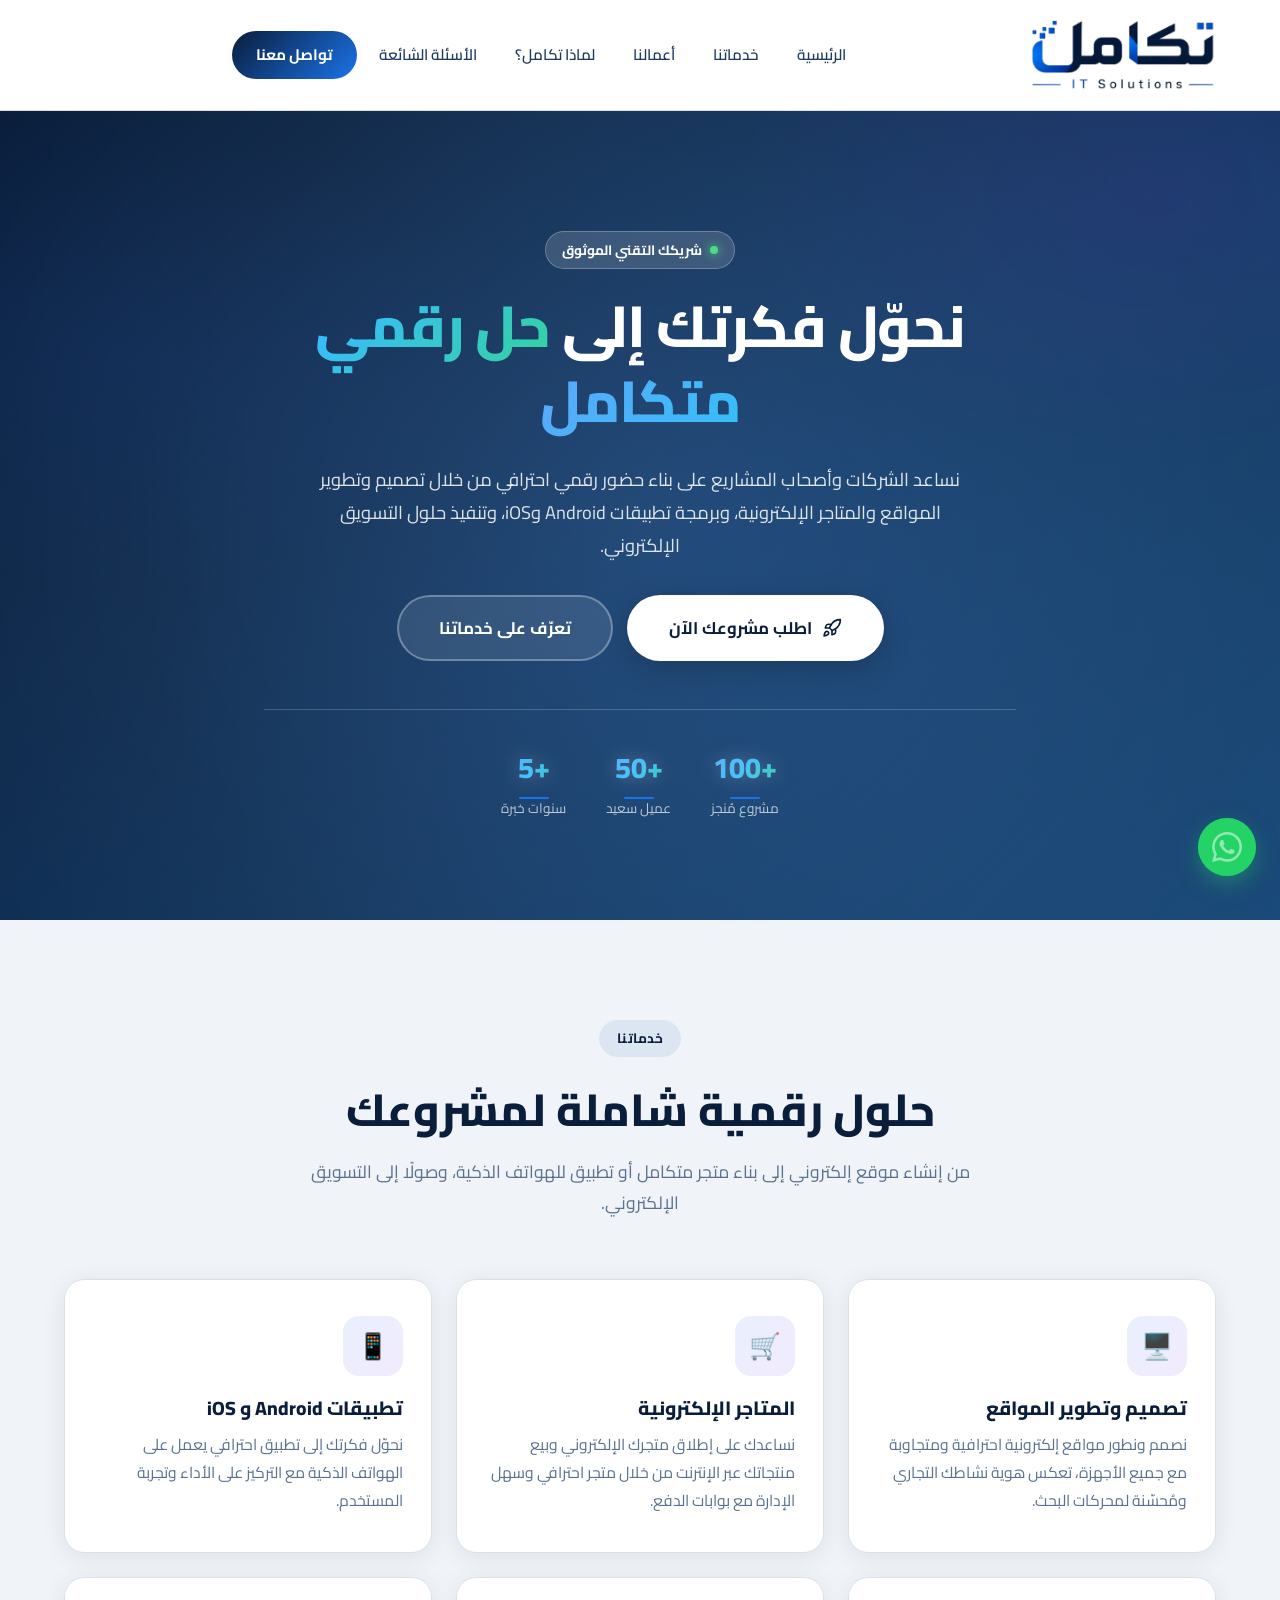
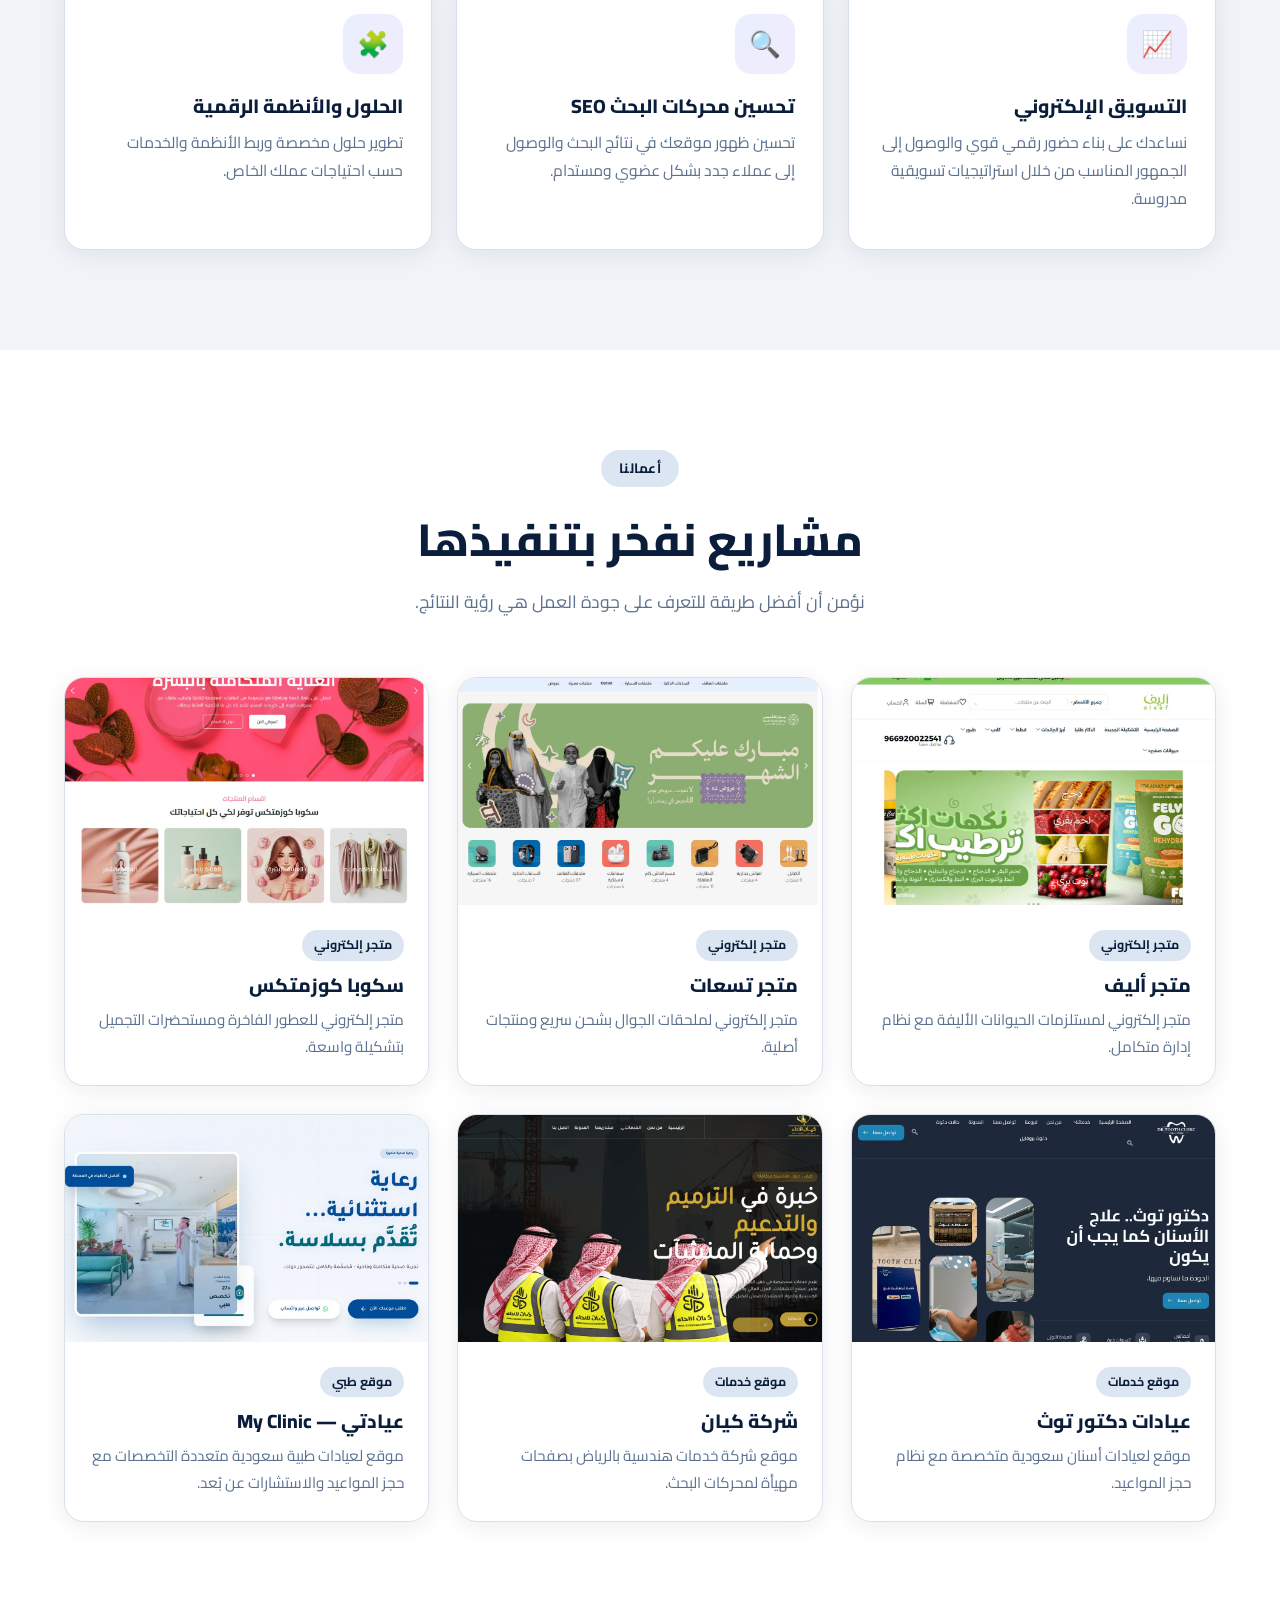
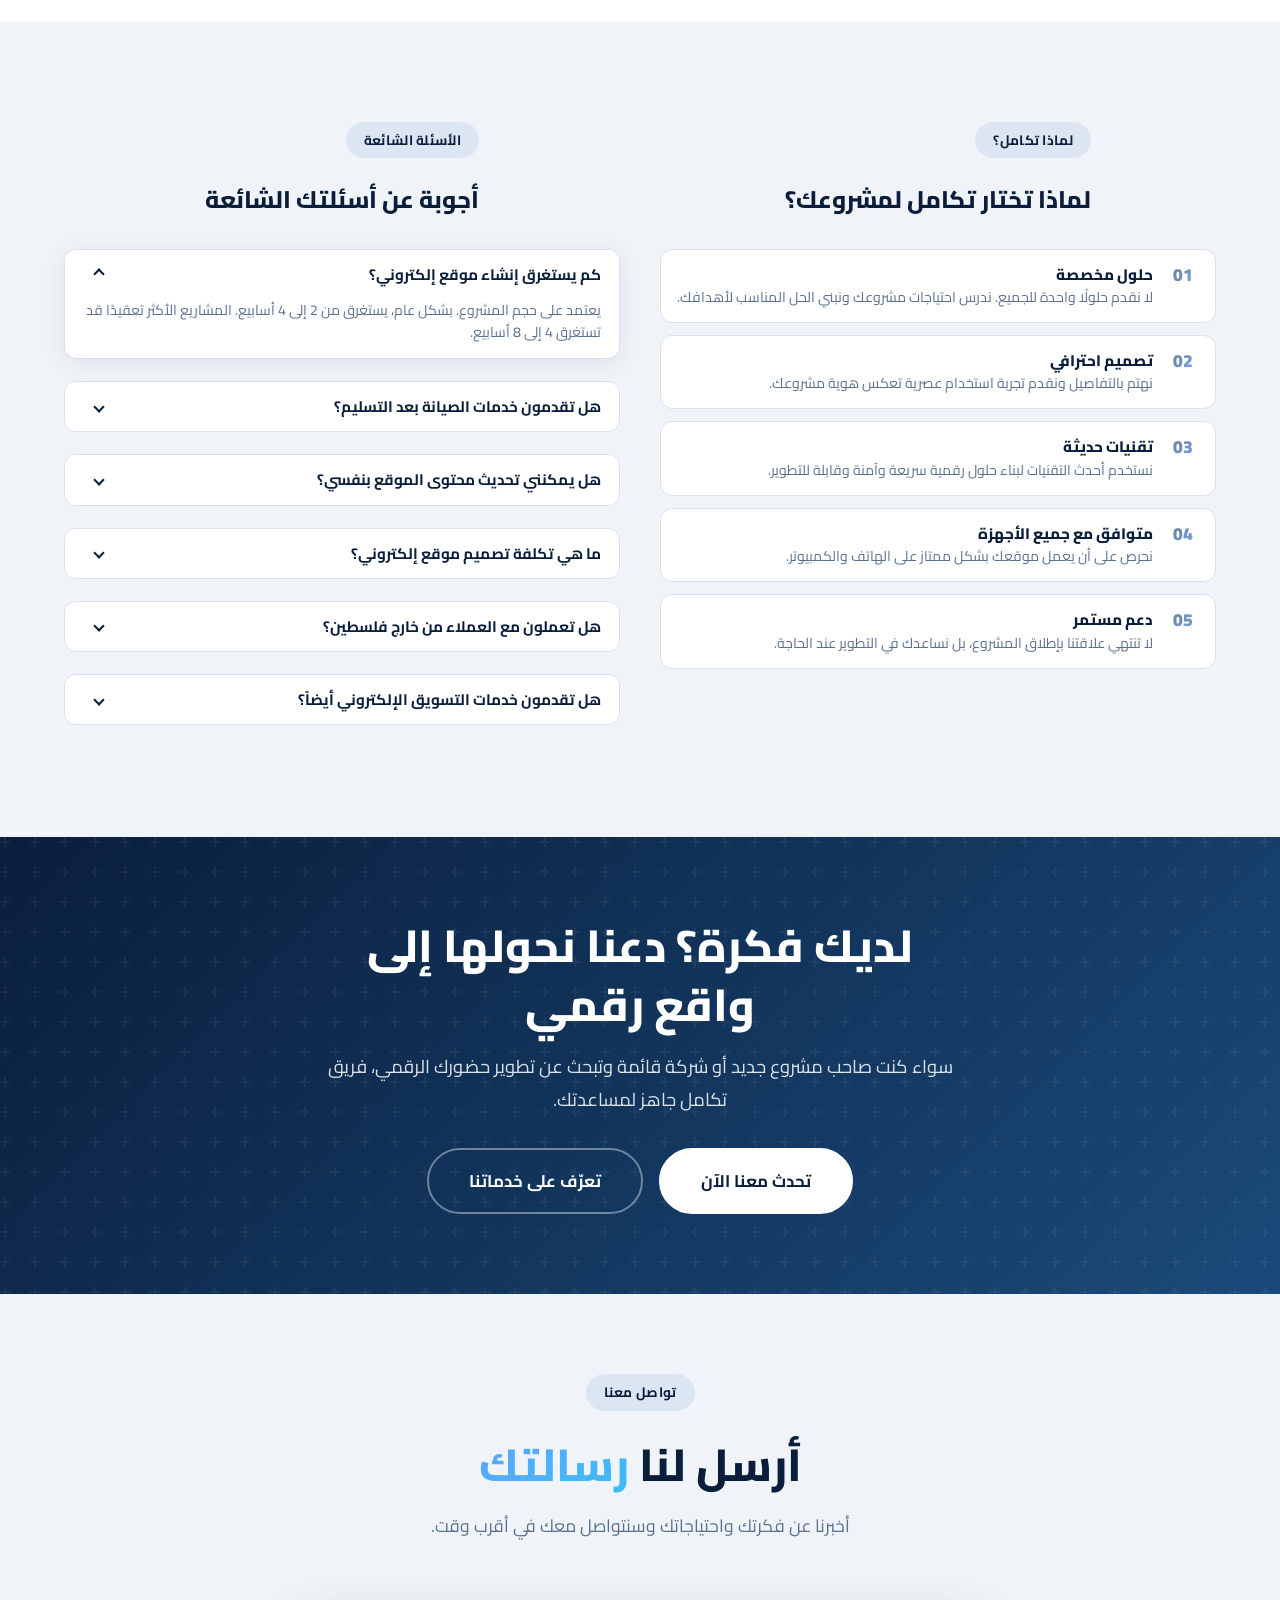
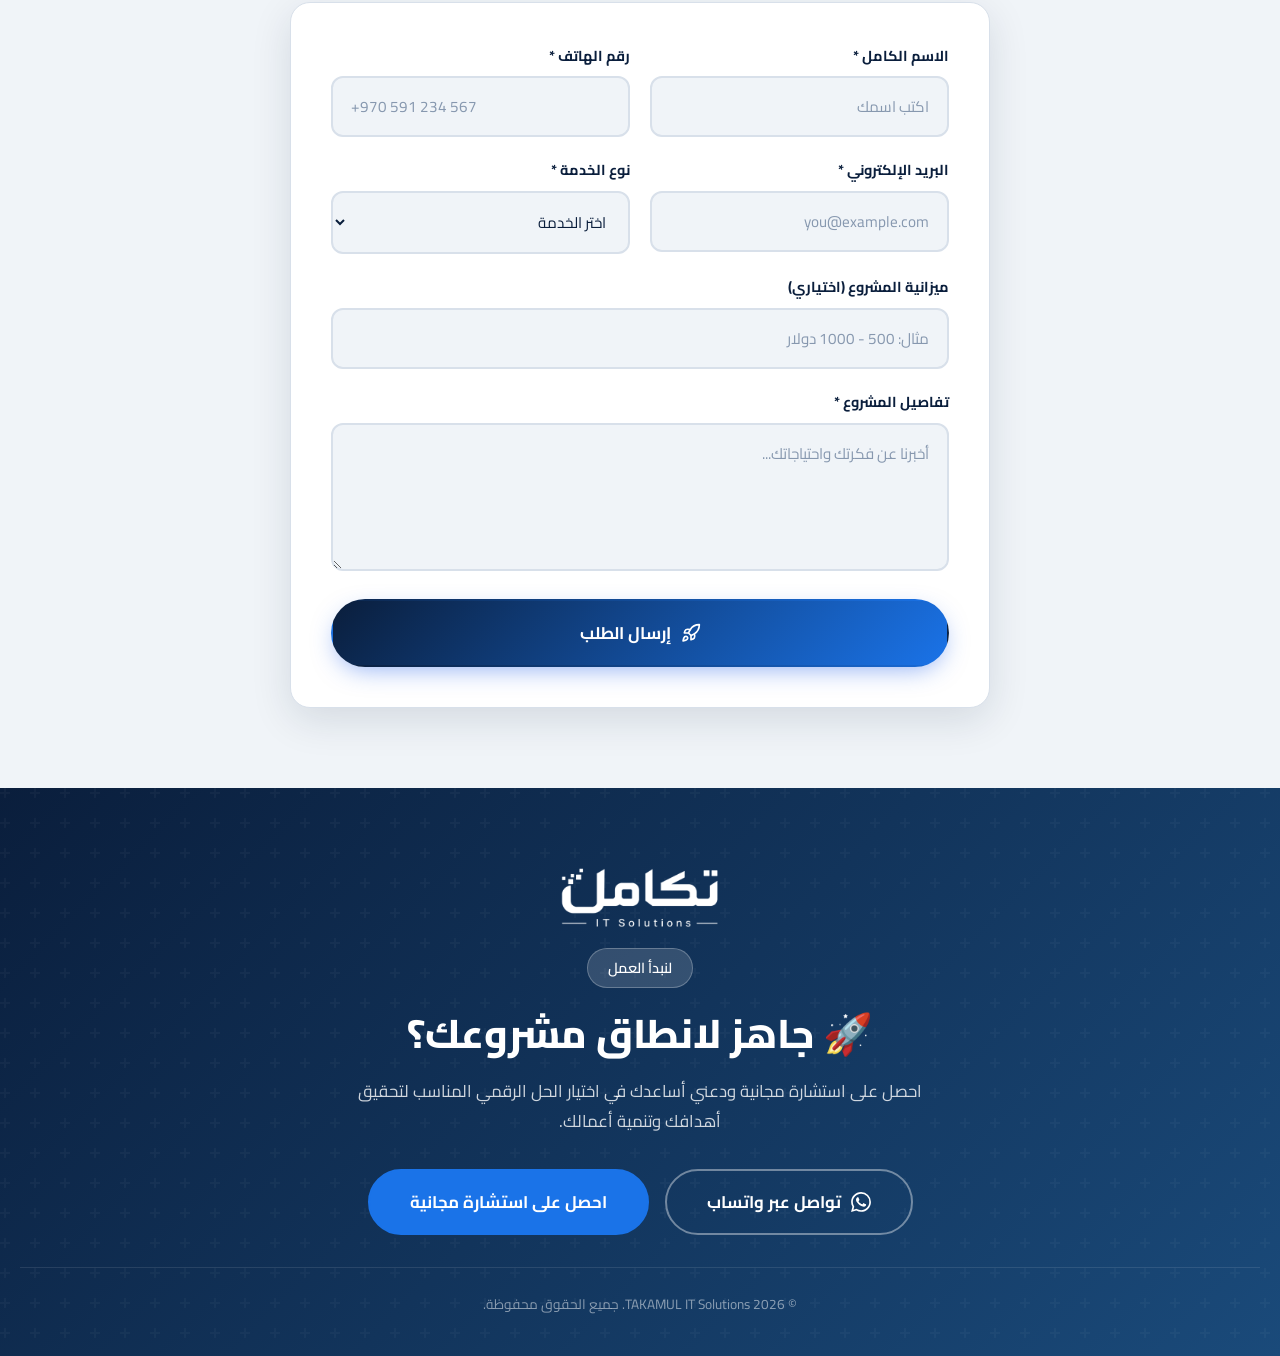
==== index.html @ 8cd57e81 "حذف معلومات التواصل والأيقونات من الفوتر - حذف رقم الهاتف والبريد من الفوتر - حذف أيقونات التواصل ال" ====
<!DOCTYPE html>
<html lang="ar" dir="rtl">
<head>
<meta charset="UTF-8" />
<meta name="viewport" content="width=device-width, initial-scale=1.0" />
<title>تكامل للحلول التكنولوجية | TAKAMUL IT Solutions</title>
<meta name="description" content="تكامل للحلول التكنولوجية — نحول أفكارك إلى حلول رقمية متكاملة. تصميم وتطوير المواقع والمتاجر الإلكترونية، تطبيقات Android وiOS، والتسويق الإلكتروني." />
<meta name="author" content="تكامل للحلول التكنولوجية" />
<meta name="theme-color" content="#006ee6" />
<link rel="preconnect" href="https://fonts.googleapis.com" />
<link rel="preconnect" href="https://fonts.gstatic.com" crossorigin />
<link href="https://fonts.googleapis.com/css2?family=Cairo:wght@400;500;600;700;800;900&family=Tajawal:wght@400;500;700&display=swap" rel="stylesheet" />
<link rel="stylesheet" href="styles.css" />
<link rel="manifest" href="manifest.json">
<meta name="apple-mobile-web-app-capable" content="yes">
<meta name="apple-mobile-web-app-status-bar-style" content="default">
<meta name="apple-mobile-web-app-title" content="تكامل">
<link rel="apple-touch-icon" href="logo-takamul.png">
</head>
<body>

<!-- Header -->
<header class="site-header" id="top">
<div class="container header-inner">
<a href="#top" class="logo">
<img src="logo-takamul.png" alt="تكامل" />
</a>
<nav class="nav" id="nav">
<a href="#top">الرئيسية</a>
<a href="#services">خدماتنا</a>
<a href="#portfolio">أعمالنا</a>
<a href="#why">لماذا تكامل؟</a>
<a href="#faq">الأسئلة الشائعة</a>
<a href="#contact" class="nav-cta">تواصل معنا</a>
</nav>
<div class="header-actions">
<button class="nav-toggle" id="navToggle" aria-label="القائمة" aria-expanded="false">
<span></span><span></span><span></span>
</button>
</div>
</div>
</header>

<!-- Hero -->
<section class="hero">
<div class="hero-bg" aria-hidden="true"></div>
<div class="container hero-center">
<div class="hero-badge"><span class="dot"></span> شريكك التقني الموثوق</div>
<h1>نحوّل فكرتك إلى <span class="text-gradient">حل رقمي متكامل</span></h1>
<p class="hero-lead">نساعد الشركات وأصحاب المشاريع على بناء حضور رقمي احترافي من خلال تصميم وتطوير المواقع والمتاجر الإلكترونية، وبرمجة تطبيقات Android وiOS، وتنفيذ حلول التسويق الإلكتروني.</p>
<div class="hero-actions">
<a href="#contact" class="btn btn-primary btn-lg">
<svg viewBox="0 0 24 24" fill="none" stroke="currentColor" stroke-width="2" stroke-linecap="round" stroke-linejoin="round"><path d="M4.5 16.5c-1.5 1.26-2 5-2 5s3.74-.5 5-2c.71-.84.7-2.13-.09-2.91a2.18 2.18 0 0 0-2.91-.09z"/><path d="m12 15-3-3a22 22 0 0 1 2-3.95A12.88 12.88 0 0 1 22 2c0 2.72-.78 7.5-6 11a22.35 22.35 0 0 1-4 2z"/><path d="M9 12H4s.55-3.03 2-4c1.62-1.08 5 0 5 0"/><path d="M12 15v5s3.03-.55 4-2c1.08-1.62 0-5 0-5"/></svg>
اطلب مشروعك الآن
</a>
<a href="#services" class="btn btn-secondary btn-lg">تعرّف على خدماتنا</a>
</div>
<div class="hero-stats">
<div>
<div class="hero-stat-num text-gradient">+100</div>
<div class="hero-stat-label">مشروع مُنجز</div>
</div>
<div>
<div class="hero-stat-num text-gradient">+50</div>
<div class="hero-stat-label">عميل سعيد</div>
</div>
<div>
<div class="hero-stat-num text-gradient">+5</div>
<div class="hero-stat-label">سنوات خبرة</div>
</div>
</div>
</div>
</section>

<!-- Services -->
<section class="section section-alt" id="services">
<div class="container">
<div class="section-head">
<span class="kicker">خدماتنا</span>
<h2>حلول رقمية شاملة لمشروعك</h2>
<p>من إنشاء موقع إلكتروني إلى بناء متجر متكامل أو تطبيق للهواتف الذكية، وصولًا إلى التسويق الإلكتروني.</p>
</div>
<div class="feature-cards">
<div class="feature-card">
<div class="feature-card-icon">🖥️</div>
<h3>تصميم وتطوير المواقع</h3>
<p>نصمم ونطور مواقع إلكترونية احترافية ومتجاوبة مع جميع الأجهزة، تعكس هوية نشاطك التجاري ومُحسّنة لمحركات البحث.</p>
</div>
<div class="feature-card">
<div class="feature-card-icon">🛒</div>
<h3>المتاجر الإلكترونية</h3>
<p>نساعدك على إطلاق متجرك الإلكتروني وبيع منتجاتك عبر الإنترنت من خلال متجر احترافي وسهل الإدارة مع بوابات الدفع.</p>
</div>
<div class="feature-card">
<div class="feature-card-icon">📱</div>
<h3>تطبيقات Android و iOS</h3>
<p>نحوّل فكرتك إلى تطبيق احترافي يعمل على الهواتف الذكية مع التركيز على الأداء وتجربة المستخدم.</p>
</div>
<div class="feature-card">
<div class="feature-card-icon">📈</div>
<h3>التسويق الإلكتروني</h3>
<p>نساعدك على بناء حضور رقمي قوي والوصول إلى الجمهور المناسب من خلال استراتيجيات تسويقية مدروسة.</p>
</div>
<div class="feature-card">
<div class="feature-card-icon">🔍</div>
<h3>تحسين محركات البحث SEO</h3>
<p>تحسين ظهور موقعك في نتائج البحث والوصول إلى عملاء جدد بشكل عضوي ومستدام.</p>
</div>
<div class="feature-card">
<div class="feature-card-icon">🧩</div>
<h3>الحلول والأنظمة الرقمية</h3>
<p>تطوير حلول مخصصة وربط الأنظمة والخدمات حسب احتياجات عملك الخاص.</p>
</div>
</div>
</div>
</section>

<!-- Portfolio -->
<section class="section" id="portfolio">
<div class="container">
<div class="section-head">
<span class="kicker">أعمالنا</span>
<h2>مشاريع نفخر بتنفيذها</h2>
<p>نؤمن أن أفضل طريقة للتعرف على جودة العمل هي رؤية النتائج.</p>
</div>
<div class="portfolio-grid">
<a class="work-card" href="https://aleef.com/" target="_blank" rel="noopener">
<div class="work-thumb"><img src="assets/portfolio/aleef.jpg" alt="متجر أليف" loading="lazy" /></div>
<div class="work-body">
<span class="work-tag">متجر إلكتروني</span>
<h3>متجر أليف</h3>
<p>متجر إلكتروني لمستلزمات الحيوانات الأليفة مع نظام إدارة متكامل.</p>
</div>
</a>
<a class="work-card" href="https://www.tesaat.com/" target="_blank" rel="noopener">
<div class="work-thumb"><img src="assets/portfolio/tesaat.jpg" alt="متجر تسعات" loading="lazy" /></div>
<div class="work-body">
<span class="work-tag">متجر إلكتروني</span>
<h3>متجر تسعات</h3>
<p>متجر إلكتروني لملحقات الجوال بشحن سريع ومنتجات أصلية.</p>
</div>
</a>
<a class="work-card" href="https://www.scuba-cosmatics.com/" target="_blank" rel="noopener">
<div class="work-thumb"><img src="assets/portfolio/scuba.jpg" alt="سكوبا كوزمتكس" loading="lazy" /></div>
<div class="work-body">
<span class="work-tag">متجر إلكتروني</span>
<h3>سكوبا كوزمتكس</h3>
<p>متجر إلكتروني للعطور الفاخرة ومستحضرات التجميل بتشكيلة واسعة.</p>
</div>
</a>
<a class="work-card" href="https://drtoothclinics.com/" target="_blank" rel="noopener">
<div class="work-thumb"><img src="assets/portfolio/drtooth.jpg" alt="عيادات دكتور توث" loading="lazy" /></div>
<div class="work-body">
<span class="work-tag">موقع خدمات</span>
<h3>عيادات دكتور توث</h3>
<p>موقع لعيادات أسنان سعودية متخصصة مع نظام حجز المواعيد.</p>
</div>
</a>
<a class="work-card" href="https://kyanksa.com/" target="_blank" rel="noopener">
<div class="work-thumb"><img src="assets/portfolio/kyan.jpg" alt="شركة كيان" loading="lazy" /></div>
<div class="work-body">
<span class="work-tag">موقع خدمات</span>
<h3>شركة كيان</h3>
<p>موقع شركة خدمات هندسية بالرياض بصفحات مهيأة لمحركات البحث.</p>
</div>
</a>
<a class="work-card" href="https://myclinic.com.sa/" target="_blank" rel="noopener">
<div class="work-thumb"><img src="assets/portfolio/myclinic.jpg" alt="عيادتي" loading="lazy" /></div>
<div class="work-body">
<span class="work-tag">موقع طبي</span>
<h3>عيادتي — My Clinic</h3>
<p>موقع لعيادات طبية سعودية متعددة التخصصات مع حجز المواعيد والاستشارات عن بُعد.</p>
</div>
</a>
</div>
</div>
</section>

<!-- Split: Why Takamul + FAQ -->
<section class="section section-alt" id="why">
<div class="container">
<div class="split-grid">

<!-- Left: Why Takamul (5 points) -->
<div class="split-col" id="faq">
<div class="section-head">
<span class="kicker">لماذا تكامل؟</span>
<h2>لماذا تختار تكامل لمشروعك؟</h2>
</div>
<div class="why-list">
<div class="why-item">
<div class="why-item-num">01</div>
<div>
<h3>حلول مخصصة</h3>
<p>لا نقدم حلولًا واحدة للجميع. ندرس احتياجات مشروعك ونبني الحل المناسب لأهدافك.</p>
</div>
</div>
<div class="why-item">
<div class="why-item-num">02</div>
<div>
<h3>تصميم احترافي</h3>
<p>نهتم بالتفاصيل ونقدم تجربة استخدام عصرية تعكس هوية مشروعك.</p>
</div>
</div>
<div class="why-item">
<div class="why-item-num">03</div>
<div>
<h3>تقنيات حديثة</h3>
<p>نستخدم أحدث التقنيات لبناء حلول رقمية سريعة وآمنة وقابلة للتطوير.</p>
</div>
</div>
<div class="why-item">
<div class="why-item-num">04</div>
<div>
<h3>متوافق مع جميع الأجهزة</h3>
<p>نحرص على أن يعمل موقعك بشكل ممتاز على الهاتف والكمبيوتر.</p>
</div>
</div>
<div class="why-item">
<div class="why-item-num">05</div>
<div>
<h3>دعم مستمر</h3>
<p>لا تنتهي علاقتنا بإطلاق المشروع، بل نساعدك في التطوير عند الحاجة.</p>
</div>
</div>
</div>
</div>

<!-- Right: FAQ -->
<div class="split-col">
<div class="section-head">
<span class="kicker">الأسئلة الشائعة</span>
<h2>أجوبة عن أسئلتك الشائعة</h2>
</div>
<div class="faq-list">
<details class="faq-item" open>
<summary>كم يستغرق إنشاء موقع إلكتروني؟</summary>
<p>يعتمد على حجم المشروع. بشكل عام، يستغرق من 2 إلى 4 أسابيع. المشاريع الأكثر تعقيدًا قد تستغرق 4 إلى 8 أسابيع.</p>
</details>
<details class="faq-item">
<summary>هل تقدمون خدمات الصيانة بعد التسليم؟</summary>
<p>نعم، نقدم صيانة ودعم مستمر بعد إطلاق المشروع تشمل التحديثات وإصلاح الأخطاء.</p>
</details>
<details class="faq-item">
<summary>هل يمكنني تحديث محتوى الموقع بنفسي؟</summary>
<p>بالتأكيد! نقوم بتدريبك على إدارة موقعك بسهولة مع لوحة تحكم مخصصة.</p>
</details>
<details class="faq-item">
<summary>ما هي تكلفة تصميم موقع إلكتروني؟</summary>
<p>تختلف حسب نوع المشروع. تواصل معنا للحصول على استشارة مجانية وعرض سعر.</p>
</details>
<details class="faq-item">
<summary>هل تعملون مع العملاء من خارج فلسطين؟</summary>
<p>نعم، نعمل مع عملاء من مختلف أنحاء العالم عن بعد بكفاءة عالية.</p>
</details>
<details class="faq-item">
<summary>هل تقدمون خدمات التسويق الإلكتروني أيضاً؟</summary>
<p>نعم، نقدم تسويق إلكتروني شامل يشمل الإعلانات وتحسين SEO والتسويق بالمحتوى.</p>
</details>
</div>
</div>

</div>
</div>
</section>

<!-- CTA -->
<section class="cta-section">
<div class="container cta-inner">
<h2>لديك فكرة؟ دعنا نحولها إلى واقع رقمي</h2>
<p>سواء كنت صاحب مشروع جديد أو شركة قائمة وتبحث عن تطوير حضورك الرقمي، فريق تكامل جاهز لمساعدتك.</p>
<div class="cta-actions">
<a href="#contact" class="btn btn-white btn-lg">تحدث معنا الآن</a>
<a href="#services" class="btn btn-outline-white btn-lg">تعرّف على خدماتنا</a>
</div>
</div>
</section>

<!-- Contact Form Section -->
<section class="section" id="contact">
<div class="container">
<div class="section-head">
<span class="kicker">تواصل معنا</span>
<h2>أرسل لنا <span class="text-gradient">رسالتك</span></h2>
<p>أخبرنا عن فكرتك واحتياجاتك وسنتواصل معك في أقرب وقت.</p>
</div>
<div class="form-card">
<form id="contactForm" novalidate>
<div class="form-grid">
<div class="form-group">
<label for="name">الاسم الكامل *</label>
<input id="name" type="text" placeholder="اكتب اسمك" required />
</div>
<div class="form-group">
<label for="phone">رقم الهاتف *</label>
<input id="phone" type="tel" dir="ltr" placeholder="+970 591 234 567" required />
</div>
<div class="form-group">
<label for="email">البريد الإلكتروني *</label>
<input id="email" type="email" placeholder="you@example.com" required />
</div>
<div class="form-group">
<label for="service">نوع الخدمة *</label>
<select id="service" required>
<option value="">اختر الخدمة</option>
<option>تصميم موقع إلكتروني</option>
<option>متجر إلكتروني</option>
<option>تطبيق Android</option>
<option>تطبيق iOS</option>
<option>تسويق إلكتروني</option>
<option>تطوير مشروع قائم</option>
<option>خدمة أخرى</option>
</select>
</div>
<div class="form-group full">
<label for="budget">ميزانية المشروع (اختياري)</label>
<input id="budget" type="text" placeholder="مثال: 500 - 1000 دولار" />
</div>
<div class="form-group full">
<label for="message">تفاصيل المشروع *</label>
<textarea id="message" rows="4" placeholder="أخبرنا عن فكرتك واحتياجاتك..." required></textarea>
</div>
<div class="form-group full form-submit">
<button type="submit" class="btn btn-primary btn-lg">
<svg viewBox="0 0 24 24" fill="none" stroke="currentColor" stroke-width="2" stroke-linecap="round" stroke-linejoin="round"><path d="M4.5 16.5c-1.5 1.26-2 5-2 5s3.74-.5 5-2c.71-.84.7-2.13-.09-2.91a2.18 2.18 0 0 0-2.91-.09z"/><path d="m12 15-3-3a22 22 0 0 1 2-3.95A12.88 12.88 0 0 1 22 2c0 2.72-.78 7.5-6 11a22.35 22.35 0 0 1-4 2z"/><path d="M9 12H4s.55-3.03 2-4c1.62-1.08 5 0 5 0"/><path d="M12 15v5s3.03-.55 4-2c1.08-1.62 0-5 0-5"/></svg>
إرسال الطلب
</button>
</div>
</div>
</form>
</div>
</div>
</section>

<!-- Footer CTA -->
<footer class="site-footer-cta" id="footer-cta">
<div class="footer-cta-content">
<img src="logo-takamul.png" alt="تكامل" class="footer-cta-logo" />
<div class="footer-cta-badge">لنبدأ العمل</div>
<h2>🚀 جاهز لانطاق مشروعك؟</h2>
<p>احصل على استشارة مجانية ودعني أساعدك في اختيار الحل الرقمي المناسب لتحقيق أهدافك وتنمية أعمالك.</p>
<div class="footer-cta-actions">
<a href="https://wa.me/970599268700" target="_blank" rel="noopener" class="btn btn-outline-white btn-lg">
<svg viewBox="0 0 24 24" fill="currentColor" width="20" height="20"><path d="M17.472 14.382c-.297-.149-1.758-.867-2.03-.967-.273-.099-.471-.148-.67.15-.197.297-.767.966-.94 1.164-.173.199-.347.223-.644.075-.297-.15-1.255-.463-2.39-1.475-.883-.788-1.48-1.761-1.653-2.059-.173-.297-.018-.458.13-.606.134-.133.298-.347.446-.52.149-.174.198-.298.298-.497.099-.198.05-.371-.025-.52-.075-.149-.669-1.612-.916-2.207-.242-.579-.487-.5-.669-.51-.173-.008-.371-.01-.57-.01-.198 0-.52.074-.792.372-.272.297-1.04 1.016-1.04 2.479 0 1.462 1.065 2.875 1.213 3.074.149.198 2.096 3.2 5.077 4.487.709.306 1.263.489 1.694.625.712.227 1.36.195 1.871.118.571-.085 1.758-.719 2.006-1.413.248-.694.248-1.289.173-1.413-.074-.124-.272-.198-.57-.347m-5.421 7.403h-.004a9.87 9.87 0 01-5.031-1.378l-.361-.214-3.741.982.998-3.648-.235-.374a9.86 9.86 0 01-1.51-5.26c.001-5.45 4.436-9.884 9.888-9.884 2.64 0 5.122 1.03 6.988 2.898a9.825 9.825 0 012.893 6.994c-.003 5.45-4.437 9.884-9.885 9.884m8.413-18.297A11.815 11.815 0 0012.05 0C5.495 0 .16 5.335.157 11.892c0 2.096.547 4.142 1.588 5.945L.057 24l6.305-1.654a11.882 11.882 0 005.683 1.448h.005c6.554 0 11.89-5.335 11.893-11.893a11.821 11.821 0 00-3.48-8.413Z"/></svg>
تواصل عبر واتساب
</a>
<a href="#contact" class="btn btn-white btn-lg">احصل على استشارة مجانية</a>
</div>

</div>
<div class="footer-cta-bottom">
<p>© 2026 TAKAMUL IT Solutions. جميع الحقوق محفوظة.</p>
</div>
</footer>

<!-- WhatsApp -->
<a class="wa-fab" href="https://wa.me/970599268700" target="_blank" rel="noopener" aria-label="تواصل عبر واتساب">
<svg viewBox="0 0 24 24" fill="currentColor"><path d="M17.472 14.382c-.297-.149-1.758-.867-2.03-.967-.273-.099-.471-.148-.67.15-.197.297-.767.966-.94 1.164-.173.199-.347.223-.644.075-.297-.15-1.255-.463-2.39-1.475-.883-.788-1.48-1.761-1.653-2.059-.173-.297-.018-.458.13-.606.134-.133.298-.347.446-.52.149-.174.198-.298.298-.497.099-.198.05-.371-.025-.52-.075-.149-.669-1.612-.916-2.207-.242-.579-.487-.5-.669-.51-.173-.008-.371-.01-.57-.01-.198 0-.52.074-.792.372-.272.297-1.04 1.016-1.04 2.479 0 1.462 1.065 2.875 1.213 3.074.149.198 2.096 3.2 5.077 4.487.709.306 1.263.489 1.694.625.712.227 1.36.195 1.871.118.571-.085 1.758-.719 2.006-1.413.248-.694.248-1.289.173-1.413-.074-.124-.272-.198-.57-.347m-5.421 7.403h-.004a9.87 9.87 0 01-5.031-1.378l-.361-.214-3.741.982.998-3.648-.235-.374a9.86 9.86 0 01-1.51-5.26c.001-5.45 4.436-9.884 9.888-9.884 2.64 0 5.122 1.03 6.988 2.898a9.825 9.825 0 012.893 6.994c-.003 5.45-4.437 9.884-9.885 9.884m8.413-18.297A11.815 11.815 0 0012.05 0C5.495 0 .16 5.335.157 11.892c0 2.096.547 4.142 1.588 5.945L.057 24l6.305-1.654a11.882 11.882 0 005.683 1.448h.005c6.554 0 11.89-5.335 11.893-11.893a11.821 11.821 0 00-3.48-8.413Z"/></svg>
</a>

<script src="script.js"></script>
<script>if("serviceWorker" in navigator){window.addEventListener("load",()=>{navigator.serviceWorker.register("./sw.js")})}</script>
</body>
</html>
---- styles.css ----
/* ===== TAKAMUL IT Solutions — Design System ===== */
:root {
  --bg: #ffffff;
  --bg-alt: #f0f4f8;
  --surface: #ffffff;
  --surface-2: #e8edf4;
  --border: #d8e0ea;
  --border-strong: #b8c5d4;
  --text: #0a1e3c;
  --text-2: #1e3a5f;
  --muted: #5a7190;
  --primary: #0a1e3c;
  --primary-dark: #061225;
  --primary-light: #dce6f2;
  --accent: #1a73e8;
  --accent-light: #e8f0fe;
  --accent-dark: #1557b0;
  --success: #10b981;
  --warning: #f59e0b;
  --grad: linear-gradient(135deg, #0a1e3c 0%, #1a73e8 100%);
  --grad-accent: linear-gradient(135deg, #1a73e8 0%, #0a1e3c 100%);
  --grad-hero: linear-gradient(135deg, #0a1e3c 0%, #1a4a7a 50%, #1a73e8 100%);
  --shadow: 0 4px 24px rgba(10,30,60,.08);
  --shadow-lg: 0 12px 40px rgba(10,30,60,.12);
  --shadow-xl: 0 20px 60px rgba(10,30,60,.16);
  --shadow-glow: 0 0 40px rgba(26,115,232,.2);
  --radius: 12px;
  --radius-lg: 20px;
  --maxw: 1200px;
  --sans: "Cairo", "Tajawal", system-ui, -apple-system, sans-serif;
}

/* ===== Reset & Base ===== */
*, *::before, *::after { box-sizing: border-box; margin: 0; padding: 0; }
html { scroll-behavior: smooth; scroll-padding-top: 80px; }
body {
  font-family: var(--sans);
  background: var(--bg);
  color: var(--text);
  line-height: 1.8;
  -webkit-font-smoothing: antialiased;
  overflow-x: hidden;
}
h1, h2, h3, h4, h5, h6 { line-height: 1.3; font-weight: 800; }
a { color: inherit; text-decoration: none; transition: color .2s; }
img { max-width: 100%; height: auto; display: block; }
ul, ol { list-style: none; }

/* ===== Utilities ===== */
.container { width: 100%; max-width: var(--maxw); margin: 0 auto; padding: 0 24px; }
.section { padding: 100px 0; }
.section-alt { background: var(--bg-alt); }
.text-center { text-align: center; }
.text-primary { color: var(--primary); }
.text-gradient {
  background: var(--grad);
  -webkit-background-clip: text; background-clip: text;
  -webkit-text-fill-color: transparent; color: transparent;
}
.mb-16 { margin-bottom: 16px; }
.mb-24 { margin-bottom: 24px; }
.mb-32 { margin-bottom: 32px; }
.mb-48 { margin-bottom: 48px; }
.mb-64 { margin-bottom: 64px; }

/* ===== Section Header ===== */
.section-head { text-align: center; max-width: 700px; margin: 0 auto 60px; }
.kicker {
  display: inline-block;
  font-size: .85rem; font-weight: 700;
  color: var(--primary);
  background: var(--primary-light);
  padding: 6px 18px;
  border-radius: 999px;
  margin-bottom: 16px;
  letter-spacing: .3px;
}
.section-head h2 { font-size: clamp(1.8rem, 4vw, 2.8rem); margin-bottom: 16px; }
.section-head p { color: var(--muted); font-size: 1.1rem; margin: 0; }

/* ===== Buttons ===== */
.btn {
  display: inline-flex; align-items: center; justify-content: center; gap: 10px;
  font-family: inherit; font-weight: 700; font-size: 1rem;
  border: 2px solid transparent; border-radius: 999px;
  padding: 14px 32px; cursor: pointer;
  transition: all .25s ease;
  text-decoration: none;
}
.btn:hover { transform: translateY(-2px); }
.btn svg { width: 20px; height: 20px; flex: none; }
.btn-primary {
  background: var(--grad); color: #fff;
  box-shadow: 0 8px 24px -6px rgba(37,99,235,.5);
}
.btn-primary:hover {
  box-shadow: 0 12px 32px -6px rgba(124,58,237,.5);
  color: #fff;
}
.btn-secondary {
  background: var(--bg); color: var(--primary);
  border-color: var(--border);
}
.btn-secondary:hover { border-color: var(--primary); color: var(--primary); }
.btn-white {
  background: #fff; color: var(--primary);
  border-color: #fff;
}
.btn-white:hover { background: var(--primary-light); border-color: var(--primary-light); color: var(--primary); }
.btn-outline-white {
  background: transparent; color: #fff;
  border-color: rgba(255,255,255,.4);
}
.btn-outline-white:hover { background: #fff; color: var(--primary); border-color: #fff; }
.btn-lg { padding: 16px 40px; font-size: 1.05rem; }
.btn-sm { padding: 10px 24px; font-size: .92rem; }
.btn-block { width: 100%; }

/* ===== Header ===== */
.site-header {
  position: sticky; top: 0; z-index: 100;
  background: rgba(255,255,255,.92);
  backdrop-filter: blur(16px);
  -webkit-backdrop-filter: blur(16px);
  border-bottom: 1px solid var(--border);
  transition: box-shadow .3s;
}
.site-header.scrolled { box-shadow: 0 4px 20px rgba(15,23,42,.08); }
.header-inner {
  display: flex; align-items: center; justify-content: space-between;
}
.logo { display: flex; align-items: center; gap: 10px; font-weight: 800; padding: 20px 0; }
.logo img { height: 70px; width: auto; }
.logo-text { font-size: 1.4rem; font-weight: 800; color: var(--text); line-height: 1.2; }
.logo-text small { display: block; font-size: .7rem; font-weight: 500; color: var(--muted); letter-spacing: 1px; }
.nav { display: flex; align-items: center; gap: 6px; }
.nav a {
  color: var(--text-2); font-weight: 600; font-size: .95rem;
  padding: 8px 16px; border-radius: 8px;
  transition: color .2s, background .2s;
}
.nav a:hover { color: var(--primary); background: var(--primary-light); }
.nav a.active { color: var(--primary); background: var(--primary-light); }

/* Dropdown */
.nav-item { position: relative; }
.nav-item > .nav-link { display: flex; align-items: center; gap: 4px; cursor: pointer; }
.nav-item > .nav-link::after { content: ''; display: inline-block; width: 0; height: 0; border-left: 4px solid transparent; border-right: 4px solid transparent; border-top: 5px solid currentColor; transition: transform .2s; }
.nav-item:hover > .nav-link::after { transform: rotate(180deg); }
.dropdown-menu { position: absolute; top: calc(100% + 8px); right: 0; min-width: 260px; background: #fff; border-radius: 12px; box-shadow: 0 12px 40px rgba(0,0,0,.12); padding: 8px; opacity: 0; visibility: hidden; transform: translateY(8px); transition: all .25s ease; z-index: 200; }
.nav-item:hover .dropdown-menu { opacity: 1; visibility: visible; transform: translateY(0); }
.dropdown-menu a { display: flex; align-items: center; gap: 10px; padding: 10px 14px; border-radius: 8px; color: var(--text-2); font-size: .9rem; font-weight: 500; transition: all .2s; white-space: nowrap; }
.dropdown-menu a:hover { background: var(--primary-light); color: var(--primary); }
.dropdown-menu .dd-icon { font-size: 1.1rem; width: 24px; text-align: center; }
.dropdown-menu .dd-label { display: block; }
.dropdown-menu .dd-desc { display: block; font-size: .75rem; color: var(--muted); font-weight: 400; margin-top: 2px; }

@media (max-width: 768px) {
  .dropdown-menu { position: static; box-shadow: none; background: transparent; padding: 0 16px; opacity: 1; visibility: visible; transform: none; max-height: 0; overflow: hidden; transition: max-height .3s ease; }
  .nav-item.open .dropdown-menu { max-height: 500px; }
  .dropdown-menu a { padding: 10px 0; border-bottom: 1px solid var(--border); }
}

.header-actions { display: flex; align-items: center; gap: 10px; }
.nav-cta {
  background: var(--grad) !important; color: #fff !important;
  padding: 10px 24px !important; border-radius: 999px !important;
  font-weight: 700 !important;
}
.nav-cta:hover { box-shadow: 0 8px 20px -4px rgba(37,99,235,.5); }
.nav-toggle {
  display: none; background: none; border: 0; cursor: pointer;
  padding: 8px; flex-direction: column; gap: 5px;
}
.nav-toggle span {
  width: 24px; height: 2px; background: var(--text);
  border-radius: 2px; transition: .3s;
}

/* ===== Hero ===== */
.hero {
  position: relative; padding: 100px 0 80px;
  background: var(--bg-alt); overflow: hidden;
}
.hero-bg {
  position: absolute; inset: 0; z-index: 0;
  background:
    radial-gradient(50% 50% at 90% 10%, rgba(124,58,237,.1), transparent 65%),
    radial-gradient(45% 45% at 10% 30%, rgba(37,99,235,.08), transparent 65%);
}
.hero-bg::before {
  content: ""; position: absolute; inset: 0;
  background-image: radial-gradient(rgba(15,23,42,.04) 1px, transparent 1px);
  background-size: 28px 28px;
}
.hero-inner {
  position: relative; z-index: 1;
  display: grid; grid-template-columns: 1.1fr .9fr; align-items: center; gap: 60px;
}
.hero-badge {
  display: inline-flex; align-items: center; gap: 8px;
  background: rgba(16,185,129,.1); border: 1px solid rgba(16,185,129,.25);
  color: #059669; font-weight: 700; font-size: .85rem;
  padding: 6px 16px; border-radius: 999px; margin-bottom: 20px;
}
.hero-badge .dot {
  width: 8px; height: 8px; border-radius: 50%; background: #10b981;
  animation: pulse 2s infinite;
}
@keyframes pulse {
  0% { box-shadow: 0 0 0 0 rgba(16,185,129,.5); }
  70% { box-shadow: 0 0 0 8px rgba(16,185,129,0); }
  100% { box-shadow: 0 0 0 0 rgba(16,185,129,0); }
}
.hero h1 {
  font-size: clamp(2.2rem, 5vw, 3.6rem);
  margin-bottom: 24px; letter-spacing: -.02em;
}
.hero-lead {
  font-size: 1.15rem; color: var(--text-2);
  margin-bottom: 32px; max-width: 560px;
}
.hero-actions { display: flex; gap: 14px; flex-wrap: wrap; }
.hero-stats {
  display: flex; gap: 40px; margin-top: 48px;
  padding-top: 32px; border-top: 1px solid var(--border);
}
.hero-stat-num { font-size: 1.8rem; font-weight: 800; }
.hero-stat-label { font-size: .85rem; color: var(--muted); margin-top: 2px; }
.hero-visual { position: relative; }
.hero-visual img {
  width: 100%; border-radius: var(--radius-lg);
  box-shadow: var(--shadow-xl);
}
.hero-visual::before {
  content: ""; position: absolute; inset: -16px; z-index: -1;
  background: var(--grad); border-radius: 28px; opacity: .15;
}

/* ===== Feature Cards (Services) ===== */
.feature-cards { display: grid; grid-template-columns: repeat(auto-fit, minmax(280px, 1fr)); gap: 24px; }
.feature-card {
  background: var(--surface); border: 1px solid var(--border);
  border-radius: var(--radius-lg); padding: 36px 28px;
  box-shadow: var(--shadow);
  transition: transform .3s, box-shadow .3s, border-color .3s;
  position: relative; overflow: hidden;
}
.feature-card::before {
  content: ""; position: absolute; top: 0; inset-inline-start: 0;
  height: 4px; width: 0; background: var(--grad);
  transition: width .4s ease;
}
.feature-card:hover::before { width: 100%; }
.feature-card:hover {
  transform: translateY(-8px);
  box-shadow: var(--shadow-lg);
  border-color: var(--primary);
}
.feature-card-icon {
  width: 60px; height: 60px;
  display: grid; place-items: center;
  border-radius: 16px; font-size: 1.6rem;
  background: linear-gradient(135deg, rgba(37,99,235,.1), rgba(124,58,237,.1));
  margin-bottom: 20px;
}
.feature-card h3 { font-size: 1.2rem; margin-bottom: 10px; }
.feature-card p { color: var(--muted); font-size: .98rem; margin: 0; }
.feature-card .card-link {
  display: inline-flex; align-items: center; gap: 6px;
  color: var(--primary); font-weight: 700; font-size: .92rem;
  margin-top: 16px; transition: gap .2s;
}
.feature-card .card-link:hover { gap: 10px; }

/* ===== Why Choose Us ===== */
.why-grid { display: grid; grid-template-columns: repeat(auto-fit, minmax(320px, 1fr)); gap: 24px; }
.why-card {
  background: var(--surface); border: 1px solid var(--border);
  border-radius: var(--radius-lg); padding: 36px 28px;
  position: relative; overflow: hidden;
  transition: transform .3s, box-shadow .3s;
}
.why-card:hover { transform: translateY(-6px); box-shadow: var(--shadow-lg); }
.why-num {
  font-size: 3rem; font-weight: 900;
  background: var(--grad); -webkit-background-clip: text;
  background-clip: text; -webkit-text-fill-color: transparent;
  color: transparent; opacity: .15; line-height: 1;
}
.why-card h3 { font-size: 1.15rem; margin: 8px 0 10px; }
.why-card p { color: var(--muted); font-size: .98rem; margin: 0; }

/* ===== Steps (How We Work) ===== */
.steps-grid {
  display: grid; grid-template-columns: repeat(auto-fit, minmax(240px, 1fr)); gap: 32px;
  counter-reset: step;
}
.step { text-align: center; position: relative; }
.step-num {
  width: 56px; height: 56px;
  display: inline-grid; place-items: center;
  border-radius: 50%; background: var(--grad);
  color: #fff; font-size: 1.2rem; font-weight: 800;
  margin-bottom: 20px;
  box-shadow: 0 8px 24px -6px rgba(37,99,235,.4);
}
.step h3 { font-size: 1.1rem; margin-bottom: 8px; }
.step p { color: var(--muted); font-size: .95rem; }

/* ===== Portfolio Grid ===== */
.portfolio-grid { display: grid; grid-template-columns: repeat(auto-fit, minmax(340px, 1fr)); gap: 28px; }
.work-card {
  background: var(--surface); border: 1px solid var(--border);
  border-radius: var(--radius-lg); overflow: hidden;
  box-shadow: var(--shadow);
  transition: transform .3s, box-shadow .3s;
}
.work-card:hover { transform: translateY(-6px); box-shadow: var(--shadow-lg); }
.work-thumb { position: relative; aspect-ratio: 16/10; overflow: hidden; background: var(--surface-2); }
.work-thumb img { width: 100%; height: 100%; object-fit: cover; transition: transform .5s; }
.work-card:hover .work-thumb img { transform: scale(1.05); }
.work-body { padding: 24px; }
.work-tag {
  display: inline-block; font-size: .78rem; font-weight: 700;
  color: var(--primary); background: var(--primary-light);
  padding: 4px 12px; border-radius: 999px; margin-bottom: 12px;
}
.work-body h3 { font-size: 1.2rem; margin-bottom: 8px; }
.work-body p { color: var(--muted); font-size: .95rem; margin: 0; }

/* ===== Service Page Layout ===== */
.service-hero {
  padding: 100px 0 60px;
  background: var(--bg-alt);
  position: relative;
  overflow: hidden;
}
.service-hero::before {
  content: '';
  position: absolute; inset: 0;
  background:
    radial-gradient(circle at 20% 50%, rgba(255,255,255,.08) 0%, transparent 50%),
    radial-gradient(circle at 80% 20%, rgba(255,255,255,.06) 0%, transparent 40%);
  pointer-events: none;
  z-index: 0;
}
.service-hero .container { position: relative; z-index: 1; }

/* Breadcrumb backgrounds — unique per page */
.bg-about {
  background: linear-gradient(135deg, #1e3a5f 0%, #2563eb 50%, #7c3aed 100%);
  color: #fff;
}
.bg-about .kicker { background: rgba(255,255,255,.15); color: #fff; }
.bg-about h1, .bg-about h1 .text-gradient { color: #fff; -webkit-text-fill-color: #fff; background: none; }
.bg-about p, .bg-about .lead { color: rgba(255,255,255,.85); }
.bg-about::before {
  background:
    url("data:image/svg+xml,%3Csvg width='60' height='60' viewBox='0 0 60 60' xmlns='http://www.w3.org/2000/svg'%3E%3Cg fill='none' fill-rule='evenodd'%3E%3Cg fill='%23ffffff' fill-opacity='0.04'%3E%3Cpath d='M36 34v-4h-2v4h-4v2h4v4h2v-4h4v-2h-4zm0-30V0h-2v4h-4v2h4v4h2V6h4V4h-4zM6 34v-4H4v4H0v2h4v4h2v-4h4v-2H6zM6 4V0H4v4H0v2h4v4h2V6h4V4H6z'/%3E%3C/g%3E%3C/g%3E%3C/svg%3E")
    ,radial-gradient(circle at 90% 10%, rgba(124,58,237,.3) 0%, transparent 40%);
}

.bg-services {
  background: linear-gradient(135deg, #0f172a 0%, #1e40af 50%, #2563eb 100%);
  color: #fff;
}
.bg-services .kicker { background: rgba(255,255,255,.15); color: #fff; }
.bg-services h1, .bg-services h1 .text-gradient { color: #fff; -webkit-text-fill-color: #fff; background: none; }
.bg-services p, .bg-services .lead { color: rgba(255,255,255,.85); }
.bg-services::before {
  background:
    url("data:image/svg+xml,%3Csvg width='40' height='40' viewBox='0 0 40 40' xmlns='http://www.w3.org/2000/svg'%3E%3Cg fill='%23ffffff' fill-opacity='0.05' fill-rule='evenodd'%3E%3Cpath d='M0 40L40 0H20L0 20M40 40V20L20 40'/%3E%3C/g%3E%3C/svg%3E")
    ,radial-gradient(circle at 10% 90%, rgba(37,99,235,.4) 0%, transparent 50%);
}

.bg-web {
  background: linear-gradient(135deg, #0c4a6e 0%, #0ea5e9 50%, #06b6d4 100%);
  color: #fff;
}
.bg-web .kicker { background: rgba(255,255,255,.15); color: #fff; }
.bg-web h1, .bg-web h1 .text-gradient { color: #fff; -webkit-text-fill-color: #fff; background: none; }
.bg-web p, .bg-web .lead { color: rgba(255,255,255,.85); }
.bg-web .btn-primary { background: #fff; color: #0c4a6e; box-shadow: 0 8px 24px -6px rgba(0,0,0,.3); }
.bg-web .btn-primary:hover { background: #f0f9ff; color: #0c4a6e; }
.bg-web::before {
  background:
    url("data:image/svg+xml,%3Csvg width='80' height='80' viewBox='0 0 80 80' xmlns='http://www.w3.org/2000/svg'%3E%3Cg fill='none' stroke='%23ffffff' stroke-opacity='0.06' stroke-width='1'%3E%3Crect x='10' y='10' width='60' height='40' rx='4'/%3E%3Cline x1='10' y1='20' x2='70' y2='20'/%3E%3Ccircle cx='18' cy='15' r='2'/%3E%3Ccircle cx='26' cy='15' r='2'/%3E%3Ccircle cx='34' cy='15' r='2'/%3E%3C/g%3E%3C/svg%3E")
    ,radial-gradient(circle at 80% 80%, rgba(6,182,212,.3) 0%, transparent 50%);
}

.bg-ecommerce {
  background: linear-gradient(135deg, #14532d 0%, #16a34a 50%, #10b981 100%);
  color: #fff;
}
.bg-ecommerce .kicker { background: rgba(255,255,255,.15); color: #fff; }
.bg-ecommerce h1, .bg-ecommerce h1 .text-gradient { color: #fff; -webkit-text-fill-color: #fff; background: none; }
.bg-ecommerce p, .bg-ecommerce .lead { color: rgba(255,255,255,.85); }
.bg-ecommerce .btn-primary { background: #fff; color: #14532d; box-shadow: 0 8px 24px -6px rgba(0,0,0,.3); }
.bg-ecommerce .btn-primary:hover { background: #f0fdf4; color: #14532d; }
.bg-ecommerce::before {
  background:
    url("data:image/svg+xml,%3Csvg width='60' height='60' viewBox='0 0 60 60' xmlns='http://www.w3.org/2000/svg'%3E%3Cg fill='%23ffffff' fill-opacity='0.05'%3E%3Cpath d='M30 0l30 30-30 30L0 30z'/%3E%3C/g%3E%3C/svg%3E")
    ,radial-gradient(circle at 70% 20%, rgba(16,185,129,.3) 0%, transparent 50%);
}

.bg-apps {
  background: linear-gradient(135deg, #4c1d95 0%, #7c3aed 50%, #a78bfa 100%);
  color: #fff;
}
.bg-apps .kicker { background: rgba(255,255,255,.15); color: #fff; }
.bg-apps h1, .bg-apps h1 .text-gradient { color: #fff; -webkit-text-fill-color: #fff; background: none; }
.bg-apps p, .bg-apps .lead { color: rgba(255,255,255,.85); }
.bg-apps .btn-primary { background: #fff; color: #4c1d95; box-shadow: 0 8px 24px -6px rgba(0,0,0,.3); }
.bg-apps .btn-primary:hover { background: #f5f3ff; color: #4c1d95; }
.bg-apps::before {
  background:
    url("data:image/svg+xml,%3Csvg width='50' height='80' viewBox='0 0 50 80' xmlns='http://www.w3.org/2000/svg'%3E%3Cg fill='none' stroke='%23ffffff' stroke-opacity='0.06' stroke-width='1.5'%3E%3Crect x='10' y='5' width='30' height='55' rx='6'/%3E%3Cline x1='22' y1='52' x2='28' y2='52'/%3E%3Ccircle cx='25' cy='12' r='1'/%3E%3Crect x='14' y='18' width='22' height='30' rx='1'/%3E%3C/g%3E%3C/svg%3E")
    ,radial-gradient(circle at 20% 80%, rgba(124,58,237,.4) 0%, transparent 50%);
}

.bg-marketing {
  background: linear-gradient(135deg, #7c2d12 0%, #ea580c 50%, #f59e0b 100%);
  color: #fff;
}
.bg-marketing .kicker { background: rgba(255,255,255,.15); color: #fff; }
.bg-marketing h1, .bg-marketing h1 .text-gradient { color: #fff; -webkit-text-fill-color: #fff; background: none; }
.bg-marketing p, .bg-marketing .lead { color: rgba(255,255,255,.85); }
.bg-marketing .btn-primary { background: #fff; color: #7c2d12; box-shadow: 0 8px 24px -6px rgba(0,0,0,.3); }
.bg-marketing .btn-primary:hover { background: #fff7ed; color: #7c2d12; }
.bg-marketing::before {
  background:
    url("data:image/svg+xml,%3Csvg width='60' height='60' viewBox='0 0 60 60' xmlns='http://www.w3.org/2000/svg'%3E%3Cg fill='%23ffffff' fill-opacity='0.04'%3E%3Cpath d='M0 30h60M30 0v60M15 0v60M45 0v60M0 15h60M0 45h60'/%3E%3C/g%3E%3C/svg%3E")
    ,radial-gradient(circle at 80% 70%, rgba(245,158,11,.3) 0%, transparent 50%);
}

.bg-seo {
  background: linear-gradient(135deg, #064e3b 0%, #059669 50%, #34d399 100%);
  color: #fff;
}
.bg-seo .kicker { background: rgba(255,255,255,.15); color: #fff; }
.bg-seo h1, .bg-seo h1 .text-gradient { color: #fff; -webkit-text-fill-color: #fff; background: none; }
.bg-seo p, .bg-seo .lead { color: rgba(255,255,255,.85); }
.bg-seo .btn-primary { background: #fff; color: #064e3b; box-shadow: 0 8px 24px -6px rgba(0,0,0,.3); }
.bg-seo .btn-primary:hover { background: #ecfdf5; color: #064e3b; }
.bg-seo::before {
  background:
    url("data:image/svg+xml,%3Csvg width='40' height='40' viewBox='0 0 40 40' xmlns='http://www.w3.org/2000/svg'%3E%3Ccircle cx='20' cy='20' r='15' fill='none' stroke='%23ffffff' stroke-opacity='0.05' stroke-width='1'/%3E%3Ccircle cx='20' cy='20' r='8' fill='none' stroke='%23ffffff' stroke-opacity='0.05' stroke-width='1'/%3E%3Cline x1='30' y1='30' x2='38' y2='38' stroke='%23ffffff' stroke-opacity='0.05' stroke-width='2'/%3E%3C/svg%3E")
    ,radial-gradient(circle at 30% 30%, rgba(52,211,153,.3) 0%, transparent 50%);
}

.bg-solutions {
  background: linear-gradient(135deg, #1e1b4b 0%, #4338ca 50%, #6366f1 100%);
  color: #fff;
}
.bg-solutions .kicker { background: rgba(255,255,255,.15); color: #fff; }
.bg-solutions h1, .bg-solutions h1 .text-gradient { color: #fff; -webkit-text-fill-color: #fff; background: none; }
.bg-solutions p, .bg-solutions .lead { color: rgba(255,255,255,.85); }
.bg-solutions .btn-primary { background: #fff; color: #1e1b4b; box-shadow: 0 8px 24px -6px rgba(0,0,0,.3); }
.bg-solutions .btn-primary:hover { background: #eef2ff; color: #1e1b4b; }
.bg-solutions::before {
  background:
    url("data:image/svg+xml,%3Csvg width='60' height='60' viewBox='0 0 60 60' xmlns='http://www.w3.org/2000/svg'%3E%3Cg fill='none' stroke='%23ffffff' stroke-opacity='0.05' stroke-width='1'%3E%3Crect x='5' y='5' width='20' height='20' rx='3'/%3E%3Crect x='35' y='5' width='20' height='20' rx='3'/%3E%3Crect x='5' y='35' width='20' height='20' rx='3'/%3E%3Crect x='35' y='35' width='20' height='20' rx='3'/%3E%3Cline x1='25' y1='15' x2='35' y2='15'/%3E%3Cline x1='25' y1='45' x2='35' y2='45'/%3E%3C/g%3E%3C/svg%3E")
    ,radial-gradient(circle at 60% 40%, rgba(99,102,241,.3) 0%, transparent 50%);
}

.bg-portfolio {
  background: linear-gradient(135deg, #78350f 0%, #d97706 50%, #fbbf24 100%);
  color: #fff;
}
.bg-portfolio .kicker { background: rgba(255,255,255,.15); color: #fff; }
.bg-portfolio h1, .bg-portfolio h1 .text-gradient { color: #fff; -webkit-text-fill-color: #fff; background: none; }
.bg-portfolio p, .bg-portfolio .lead { color: rgba(255,255,255,.85); }
.bg-portfolio::before {
  background:
    url("data:image/svg+xml,%3Csvg width='60' height='60' viewBox='0 0 60 60' xmlns='http://www.w3.org/2000/svg'%3E%3Crect x='5' y='5' width='50' height='50' rx='8' fill='none' stroke='%23ffffff' stroke-opacity='0.05' stroke-width='1'/%3E%3Crect x='15' y='15' width='30' height='30' rx='4' fill='none' stroke='%23ffffff' stroke-opacity='0.05' stroke-width='1'/%3E%3C/svg%3E")
    ,radial-gradient(circle at 80% 20%, rgba(251,191,36,.3) 0%, transparent 50%);
}

.bg-faq {
  background: linear-gradient(135deg, #1e3a5f 0%, #2563eb 60%, #3b82f6 100%);
  color: #fff;
}
.bg-faq .kicker { background: rgba(255,255,255,.15); color: #fff; }
.bg-faq h1, .bg-faq h1 .text-gradient { color: #fff; -webkit-text-fill-color: #fff; background: none; }
.bg-faq p, .bg-faq .lead { color: rgba(255,255,255,.85); }
.bg-faq::before {
  background:
    url("data:image/svg+xml,%3Csvg width='40' height='40' viewBox='0 0 40 40' xmlns='http://www.w3.org/2000/svg'%3E%3Cg fill='%23ffffff' fill-opacity='0.04'%3E%3Cpath d='M20 20c0-5.523 4.477-10 10-10v20c-5.523 0-10-4.477-10-10z'/%3E%3C/g%3E%3C/svg%3E")
    ,radial-gradient(circle at 50% 50%, rgba(59,130,246,.25) 0%, transparent 60%);
}

.bg-contact {
  background: linear-gradient(135deg, #0f172a 0%, #1d4ed8 50%, #7c3aed 100%);
  color: #fff;
}
.bg-contact .kicker { background: rgba(255,255,255,.15); color: #fff; }
.bg-contact h1, .bg-contact h1 .text-gradient { color: #fff; -webkit-text-fill-color: #fff; background: none; }
.bg-contact p, .bg-contact .lead { color: rgba(255,255,255,.85); }
.bg-contact::before {
  background:
    url("data:image/svg+xml,%3Csvg width='40' height='40' viewBox='0 0 40 40' xmlns='http://www.w3.org/2000/svg'%3E%3Cg fill='none' stroke='%23ffffff' stroke-opacity='0.05' stroke-width='1'%3E%3Ccircle cx='20' cy='20' r='3'/%3E%3Cpath d='M20 5v10M20 25v10M5 20h10M25 20h10'/%3E%3C/g%3E%3C/svg%3E")
    ,radial-gradient(circle at 30% 70%, rgba(124,58,237,.3) 0%, transparent 50%),
    radial-gradient(circle at 80% 30%, rgba(29,78,216,.3) 0%, transparent 40%);
}
.service-hero-inner {
  display: grid; grid-template-columns: 1fr 1fr; gap: 60px; align-items: center;
}
.service-hero h1 { font-size: clamp(2rem, 4.5vw, 3.2rem); margin-bottom: 20px; }
.service-hero .lead { font-size: 1.15rem; color: var(--text-2); margin-bottom: 32px; }
.service-hero-visual {
  position: relative;
  display: flex; align-items: center; justify-content: center;
}
.service-hero-visual img {
  width: 100%; max-width: 480px;
  border-radius: var(--radius-lg);
  box-shadow: var(--shadow-xl);
}
.service-features-list { margin: 32px 0; }
.service-features-list li {
  display: flex; align-items: center; gap: 12px;
  padding: 10px 0; border-bottom: 1px solid var(--border);
  font-weight: 600;
}
.service-features-list li .check {
  width: 24px; height: 24px; border-radius: 50%;
  background: rgba(16,185,129,.12);
  display: grid; place-items: center; flex-shrink: 0;
  color: var(--success); font-size: .85rem;
}

/* ===== CTA Sections ===== */
.cta-section {
  padding: 80px 0;
  background: var(--grad);
  color: #fff; text-align: center;
  position: relative; overflow: hidden;
}
.cta-section::before {
  content: ""; position: absolute; inset: 0;
  background-image: radial-gradient(rgba(255,255,255,.06) 1px, transparent 1px);
  background-size: 24px 24px;
}
.cta-inner { position: relative; z-index: 1; max-width: 700px; margin: 0 auto; }
.cta-inner h2 { font-size: clamp(1.8rem, 4vw, 2.8rem); margin-bottom: 16px; color: #fff; }
.cta-inner p { color: rgba(255,255,255,.85); font-size: 1.15rem; margin-bottom: 32px; }
.cta-actions { display: flex; justify-content: center; gap: 16px; flex-wrap: wrap; }

/* ===== FAQ ===== */
.faq-list { max-width: 800px; margin: 0 auto; }
.faq-item {
  border: 1px solid var(--border); border-radius: var(--radius);
  margin-bottom: 12px; overflow: hidden;
  transition: border-color .3s;
  background: var(--surface);
}
.faq-item:hover { border-color: var(--primary); }
.faq-item summary {
  display: flex; align-items: center; justify-content: space-between;
  padding: 20px 24px; cursor: pointer;
  font-weight: 700; font-size: 1.05rem;
  background: var(--surface);
  transition: background .2s;
  list-style: none;
}
.faq-item summary::-webkit-details-marker { display: none; }
.faq-item summary::after {
  content: '';
  width: 8px; height: 8px;
  border-left: 2px solid var(--primary);
  border-bottom: 2px solid var(--primary);
  transform: rotate(-45deg);
  transition: transform .3s;
  flex-shrink: 0;
}
.faq-item[open] summary::after { transform: rotate(135deg); }
.faq-item summary:hover { background: var(--bg-alt); }
.faq-item p {
  padding: 0 24px 20px; color: var(--muted); font-size: 1rem; line-height: 1.9;
}
.faq-q {
  display: flex; align-items: center; justify-content: space-between;
  padding: 20px 24px; cursor: pointer;
  font-weight: 700; font-size: 1.05rem;
  background: var(--surface);
  transition: background .2s;
}
.faq-q:hover { background: var(--bg-alt); }
.faq-q .arrow {
  width: 28px; height: 28px; border-radius: 50%;
  background: var(--primary-light);
  display: grid; place-items: center;
  transition: transform .3s, background .3s;
  flex-shrink: 0;
}
.faq-item.open .faq-q .arrow { transform: rotate(180deg); background: var(--primary); color: #fff; }
.faq-a {
  max-height: 0; overflow: hidden;
  transition: max-height .35s ease, padding .35s ease;
}
.faq-item.open .faq-a { max-height: 300px; }
.faq-a-inner {
  padding: 0 24px 20px; color: var(--muted); font-size: 1rem; line-height: 1.9;
}

/* ===== Contact Form Section ===== */
#contact.section {
  background: var(--bg-alt);
  padding: 80px 0;
}
.form-card {
  background: var(--surface);
  border: 1px solid var(--border);
  border-radius: var(--radius-lg);
  padding: 40px;
  box-shadow: var(--shadow-lg);
  max-width: 700px;
  margin: 0 auto;
}
.form-grid {
  display: grid;
  grid-template-columns: 1fr 1fr;
  gap: 20px;
}
.form-group {
  display: flex;
  flex-direction: column;
  gap: 8px;
}
.form-group.full {
  grid-column: 1 / -1;
}
.form-group label {
  font-size: .9rem;
  font-weight: 700;
  color: var(--text);
}
.form-group input,
.form-group select,
.form-group textarea {
  font-family: inherit;
  font-size: .95rem;
  color: var(--text);
  background: var(--bg-alt);
  border: 2px solid var(--border);
  border-radius: 12px;
  padding: 14px 18px;
  outline: none;
  transition: all .3s ease;
  width: 100%;
}
.form-group input::placeholder,
.form-group textarea::placeholder {
  color: var(--muted);
  opacity: .7;
}
.form-group input:focus,
.form-group select:focus,
.form-group textarea:focus {
  border-color: var(--accent);
  box-shadow: 0 0 0 4px rgba(26,115,232,.1);
  background: #fff;
}
.form-group textarea {
  resize: vertical;
  min-height: 120px;
}
.form-group select {
  appearance: auto;
  cursor: pointer;
}
.form-submit {
  margin-top: 8px;
}
.form-submit .btn {
  width: 100%;
  padding: 16px 32px;
  font-size: 1.05rem;
}

/* ===== Footer ===== */
.site-footer {
  background: var(--text); color: #fff;
  padding: 72px 0 0;
}
.footer-grid {
  display: grid; grid-template-columns: 1.4fr 1fr 1fr 1.2fr;
  gap: 48px; padding-bottom: 48px;
  border-bottom: 1px solid rgba(255,255,255,.1);
}
.footer-brand p { color: rgba(255,255,255,.6); font-size: .95rem; margin: 16px 0 24px; line-height: 1.8; }
.footer-social { display: flex; gap: 10px; }
.footer-social a {
  width: 40px; height: 40px; border-radius: 10px;
  background: rgba(255,255,255,.08);
  display: grid; place-items: center;
  color: rgba(255,255,255,.6);
  transition: background .2s, color .2s;
}
.footer-social a:hover { background: var(--primary); color: #fff; }
.footer-col h4 { font-size: 1rem; font-weight: 700; margin-bottom: 20px; color: #fff; }
.footer-col a {
  display: block; padding: 5px 0;
  color: rgba(255,255,255,.6); font-size: .95rem;
  transition: color .2s, padding-inline-start .2s;
}
.footer-col a:hover { color: #fff; padding-inline-start: 4px; }
.footer-contact-item {
  display: flex; align-items: center; gap: 10px;
  color: rgba(255,255,255,.6); font-size: .95rem;
  margin-bottom: 12px;
}
.footer-contact-item span { direction: ltr; }
.footer-bottom {
  display: flex; align-items: center; justify-content: space-between;
  padding: 24px 0; flex-wrap: wrap; gap: 12px;
}
.footer-bottom p { color: rgba(255,255,255,.4); font-size: .88rem; margin: 0; }
.footer-bottom-links { display: flex; gap: 20px; }
.footer-bottom-links a { color: rgba(255,255,255,.4); font-size: .88rem; }
.footer-bottom-links a:hover { color: #fff; }

/* ===== Scroll Progress ===== */
.scroll-progress {
  position: fixed; top: 0; inset-inline-start: 0;
  height: 3px; width: 0;
  background: var(--grad); z-index: 200;
  transition: width .1s linear;
}

/* ===== Reveal Animation ===== */
.reveal {
  opacity: 0; transform: translateY(30px);
  transition: opacity .6s ease, transform .6s ease;
}
.reveal.visible { opacity: 1; transform: none; }

/* ===== WhatsApp FAB ===== */
.wa-fab {
  position: fixed; bottom: 24px; right: 24px; z-index: 90;
  width: 58px; height: 58px;
  display: grid; place-items: center;
  border-radius: 50%;
  background: #25d366; color: #fff;
  box-shadow: 0 8px 24px -4px rgba(37,211,102,.5);
  transition: transform .25s, box-shadow .25s;
}
.wa-fab svg { width: 30px; height: 30px; }
.wa-fab:hover { transform: scale(1.08); box-shadow: 0 12px 32px -4px rgba(37,211,102,.6); }
.wa-fab::before {
  content: ""; position: absolute; inset: 0;
  border-radius: 50%; background: #25d366; opacity: .5;
  animation: waPulse 2.2s ease-out infinite;
}
@keyframes waPulse {
  0% { transform: scale(1); opacity: .5; }
  70% { transform: scale(1.6); opacity: 0; }
  100% { opacity: 0; }
}

/* ===== Pre-footer Banner ===== */
.pre-footer {
  padding: 60px 0; background: var(--bg-alt);
}
.pre-footer-inner {
  display: flex; align-items: center; justify-content: space-between;
  flex-wrap: wrap; gap: 24px;
}
.pre-footer h2 { font-size: clamp(1.5rem, 3.5vw, 2.2rem); }

/* ===== Modal ===== */
.modal-overlay {
  position: fixed; inset: 0; z-index: 200;
  background: rgba(15,23,42,.6); backdrop-filter: blur(4px);
  display: grid; place-items: center; padding: 20px;
  opacity: 0; visibility: hidden; transition: opacity .3s, visibility .3s;
}
.modal-overlay.active { opacity: 1; visibility: visible; }
.modal-box {
  background: var(--surface); border-radius: var(--radius-lg);
  width: 100%; max-width: 480px; max-height: 90vh; overflow-y: auto;
  padding: 36px; position: relative;
  transform: translateY(20px); transition: transform .3s;
}
.modal-overlay.active .modal-box { transform: translateY(0); }
.modal-close {
  position: absolute; top: 16px; inset-inline-end: 16px;
  width: 36px; height: 36px; border-radius: 50%;
  border: 1px solid var(--border); background: var(--bg-alt);
  font-size: 1.4rem; cursor: pointer;
  display: grid; place-items: center;
  transition: background .2s;
}
.modal-close:hover { background: var(--primary); color: #fff; border-color: var(--primary); }

/* ===== Responsive ===== */
@media (max-width: 968px) {
  .hero-inner { grid-template-columns: 1fr; gap: 40px; text-align: center; }
  .hero-lead { margin-inline: auto; }
  .hero-actions { justify-content: center; }
  .hero-stats { justify-content: center; }
  .hero-visual { max-width: 420px; margin: 0 auto; }
  .service-hero-inner { grid-template-columns: 1fr; text-align: center; }
  .contact-grid { grid-template-columns: 1fr; }
  .footer-grid { grid-template-columns: 1fr 1fr; }
}
@media (max-width: 720px) {
  .nav {
    position: fixed; top: 76px; inset-inline: 0;
    background: #fff; border-bottom: 1px solid var(--border);
    flex-direction: column; padding: 12px 24px 24px; gap: 0;
    transform: translateY(-160%); transition: transform .3s;
    box-shadow: var(--shadow);
  }
  .nav.open { transform: translateY(0); }
  .nav a { width: 100%; padding: 14px 0; border-bottom: 1px solid var(--border); text-align: center; }
  .nav-cta { text-align: center; margin-top: 8px; }
  .nav-toggle { display: flex; }
  .nav-toggle.open span:nth-child(1) { transform: translateY(7px) rotate(45deg); }
  .nav-toggle.open span:nth-child(2) { opacity: 0; }
  .nav-toggle.open span:nth-child(3) { transform: translateY(-7px) rotate(-45deg); }
  .hero { padding: 60px 0; }
  .section { padding: 60px 0; }
  .section-head { margin-bottom: 40px; }
  .hero-stats { flex-wrap: wrap; gap: 24px; }
  .feature-cards { grid-template-columns: 1fr; }
  .portfolio-grid { grid-template-columns: 1fr; }
  .footer-grid { grid-template-columns: 1fr; gap: 32px; }
  .footer-bottom { flex-direction: column; text-align: center; }
  .pre-footer-inner { flex-direction: column; text-align: center; }
  .form-grid { grid-template-columns: 1fr; }
  .cta-actions { flex-direction: column; align-items: center; }
}
@media (max-width: 480px) {
  .hero h1 { font-size: 1.8rem; }
  .btn-lg { padding: 14px 28px; font-size: .95rem; }
  .contact-form-wrap { padding: 24px; }
}

/* ===== Button Shine ===== */
.btn-primary { position: relative; overflow: hidden; }
.btn-primary::after {
  content: ""; position: absolute; top: 0; inset-inline-start: -120%;
  width: 60%; height: 100%; transform: skewX(-20deg);
  background: linear-gradient(90deg, transparent, rgba(255,255,255,.3), transparent);
  transition: inset-inline-start .6s ease;
}
.btn-primary:hover::after { inset-inline-start: 130%; }

/* ===== Hero Center (no image) ===== */
.hero-center {
  position: relative; z-index: 1;
  text-align: center;
  max-width: 800px;
  margin: 0 auto;
}
.hero-center .hero-badge { margin: 0 auto 20px; }
.hero-center h1 { margin-bottom: 24px; }
.hero-center .hero-lead {
  max-width: 650px;
  margin: 0 auto 32px;
  text-align: center;
}
.hero-center .hero-actions {
  justify-content: center;
}
.hero-center .hero-stats {
  justify-content: center;
  border-top: 1px solid var(--border);
  padding-top: 32px;
  margin-top: 48px;
}

/* ===== Split Grid (Why + FAQ) ===== */
.split-grid {
  display: grid;
  grid-template-columns: 1fr 1fr;
  gap: 40px;
  align-items: start;
}
.split-col {
  display: flex;
  flex-direction: column;
}
.split-col .section-head {
  margin-bottom: 24px;
  text-align: right;
}
.split-col .section-head h2 {
  font-size: 1.5rem;
  line-height: 1.4;
  margin-bottom: 8px;
}

/* Why Takamul List */
.why-list {
  display: flex;
  flex-direction: column;
  gap: 12px;
}
.why-item {
  display: flex;
  gap: 14px;
  align-items: flex-start;
  padding: 14px 16px;
  background: var(--surface);
  border: 1px solid var(--border);
  border-radius: var(--radius);
  transition: border-color .3s;
}
.why-item:hover {
  border-color: var(--primary);
}
.why-item-num {
  font-size: 1.1rem;
  font-weight: 900;
  background: var(--grad);
  -webkit-background-clip: text;
  background-clip: text;
  -webkit-text-fill-color: transparent;
  color: transparent;
  opacity: .6;
  flex-shrink: 0;
  width: 32px;
  text-align: center;
  line-height: 1.3;
}
.why-item h3 {
  font-size: .95rem;
  margin-bottom: 2px;
  line-height: 1.4;
}
.why-item p {
  color: var(--muted);
  font-size: .88rem;
  margin: 0;
  line-height: 1.5;
}

/* ===== Footer Contact Grid ===== */
.footer-contact-grid {
  display: grid;
  grid-template-columns: 1fr 1fr;
  gap: 48px;
  padding: 60px 0 40px;
  border-bottom: 1px solid rgba(255,255,255,.1);
  margin-bottom: 32px;
}
.footer-contact-info h3 {
  font-size: 1.5rem;
  color: #fff;
  margin-bottom: 8px;
}
.footer-contact-items {
  display: flex;
  flex-direction: column;
  gap: 16px;
}
.footer-contact-row {
  display: flex;
  align-items: center;
  gap: 14px;
  color: rgba(255,255,255,.85);
}
.footer-contact-icon {
  width: 44px;
  height: 44px;
  border-radius: 12px;
  background: rgba(255,255,255,.1);
  display: grid;
  place-items: center;
  font-size: 1.2rem;
  flex-shrink: 0;
}
.footer-contact-row strong {
  display: block;
  font-size: .9rem;
  color: #fff;
  margin-bottom: 2px;
}
.footer-contact-row span {
  font-size: .9rem;
  color: rgba(255,255,255,.6);
}
.footer-contact-form {
  background: rgba(255,255,255,.05);
  border: 1px solid rgba(255,255,255,.1);
  border-radius: var(--radius-lg);
  padding: 32px;
}
.footer-contact-form h3 {
  font-size: 1.3rem;
  color: #fff;
  margin-bottom: 20px;
}
.footer-contact-form label {
  color: rgba(255,255,255,.7);
  font-size: .9rem;
}
.footer-contact-form input,
.footer-contact-form select,
.footer-contact-form textarea {
  background: rgba(255,255,255,.08);
  border: 1px solid rgba(255,255,255,.15);
  color: #fff;
  border-radius: 8px;
  padding: 12px 16px;
  font-size: .95rem;
  width: 100%;
  font-family: inherit;
  transition: border-color .2s;
}
.footer-contact-form input::placeholder,
.footer-contact-form textarea::placeholder {
  color: rgba(255,255,255,.35);
}
.footer-contact-form input:focus,
.footer-contact-form select:focus,
.footer-contact-form textarea:focus {
  outline: none;
  border-color: var(--primary);
}
.footer-contact-form select option {
  background: #0a1e3c;
  color: #fff;
}
.footer-contact-form .btn-block {
  width: 100%;
}

/* Footer Bottom New */
.footer-bottom-inner {
  display: flex;
  align-items: center;
  justify-content: space-between;
  flex-wrap: wrap;
  gap: 16px;
}

/* FAQ list in split */
.split-col .faq-list {
  display: flex;
  flex-direction: column;
  gap: 10px;
}
.split-col .faq-item {
  border: 1px solid var(--border);
  border-radius: var(--radius);
  background: var(--surface);
  overflow: hidden;
  transition: border-color .3s;
}
.split-col .faq-item:hover {
  border-color: var(--primary);
}
.split-col .faq-item summary {
  padding: 14px 18px;
  font-size: .95rem;
  font-weight: 700;
  cursor: pointer;
  display: flex;
  align-items: center;
  justify-content: space-between;
  list-style: none;
  line-height: 1.4;
}
.split-col .faq-item summary::-webkit-details-marker { display: none; }
.split-col .faq-item summary::after {
  content: '';
  width: 8px; height: 8px;
  border-left: 2px solid var(--primary);
  border-bottom: 2px solid var(--primary);
  transform: rotate(-45deg);
  transition: transform .3s;
  flex-shrink: 0;
  margin-left: 12px;
}
.split-col .faq-item[open] summary::after {
  transform: rotate(135deg);
}
.split-col .faq-item p {
  padding: 0 18px 14px;
  font-size: .88rem;
  color: var(--muted);
  line-height: 1.6;
  margin: 0;
}

/* ===== Responsive ===== */
@media (max-width: 900px) {
  .split-grid {
    grid-template-columns: 1fr;
  }
  .footer-contact-grid {
    grid-template-columns: 1fr;
  }
}

/* ===== Animations ===== */

/* Hero Animations */
@keyframes fadeInUp {
  from { opacity: 0; transform: translateY(30px); }
  to { opacity: 1; transform: translateY(0); }
}
@keyframes fadeInDown {
  from { opacity: 0; transform: translateY(-20px); }
  to { opacity: 1; transform: translateY(0); }
}
@keyframes fadeIn {
  from { opacity: 0; }
  to { opacity: 1; }
}
@keyframes slideInRight {
  from { opacity: 0; transform: translateX(40px); }
  to { opacity: 1; transform: translateX(0); }
}
@keyframes slideInLeft {
  from { opacity: 0; transform: translateX(-40px); }
  to { opacity: 1; transform: translateX(0); }
}
@keyframes scaleIn {
  from { opacity: 0; transform: scale(0.9); }
  to { opacity: 1; transform: scale(1); }
}
@keyframes float {
  0%, 100% { transform: translateY(0); }
  50% { transform: translateY(-10px); }
}
@keyframes pulse-glow {
  0%, 100% { box-shadow: 0 0 20px rgba(26,115,232,.3); }
  50% { box-shadow: 0 0 40px rgba(26,115,232,.5); }
}
@keyframes gradient-shift {
  0% { background-position: 0% 50%; }
  50% { background-position: 100% 50%; }
  100% { background-position: 0% 50%; }
}
@keyframes bounce-in {
  0% { transform: scale(0.3); opacity: 0; }
  50% { transform: scale(1.05); }
  70% { transform: scale(0.9); }
  100% { transform: scale(1); opacity: 1; }
}
@keyframes shimmer {
  0% { background-position: -200% 0; }
  100% { background-position: 200% 0; }
}

/* Hero Section Enhanced */
.hero {
  position: relative;
  padding: 120px 0 100px;
  background: var(--grad-hero);
  background-size: 200% 200%;
  animation: gradient-shift 8s ease infinite;
  overflow: hidden;
}
.hero::before {
  content: '';
  position: absolute;
  top: -50%;
  left: -50%;
  width: 200%;
  height: 200%;
  background: radial-gradient(circle, rgba(255,255,255,.08) 0%, transparent 50%);
  animation: float 6s ease-in-out infinite;
}
.hero::after {
  content: '';
  position: absolute;
  bottom: -30%;
  right: -30%;
  width: 150%;
  height: 150%;
  background: radial-gradient(circle, rgba(26,115,232,.15) 0%, transparent 50%);
  animation: float 8s ease-in-out infinite reverse;
}
.hero-center {
  position: relative;
  z-index: 2;
}
.hero-center .hero-badge {
  animation: fadeInDown .8s ease both;
  animation-delay: .2s;
  background: rgba(255,255,255,.15);
  border: 1px solid rgba(255,255,255,.25);
  color: #fff;
}
.hero-center .hero-badge .dot {
  background: #4ade80;
  box-shadow: 0 0 10px #4ade80;
}
.hero-center h1 {
  color: #fff;
  animation: fadeInUp .8s ease both;
  animation-delay: .4s;
}
.hero-center h1 .text-gradient {
  background: linear-gradient(135deg, #60a5fa 0%, #38bdf8 50%, #34d399 100%);
  -webkit-background-clip: text;
  background-clip: text;
  -webkit-text-fill-color: transparent;
}
.hero-center .hero-lead {
  color: rgba(255,255,255,.85);
  animation: fadeInUp .8s ease both;
  animation-delay: .6s;
}
.hero-center .hero-actions {
  animation: fadeInUp .8s ease both;
  animation-delay: .8s;
}
.hero-center .hero-stats {
  animation: fadeInUp .8s ease both;
  animation-delay: 1s;
  border-top: 1px solid rgba(255,255,255,.2);
}
.hero-stat-num {
  color: #fff;
  text-shadow: 0 0 20px rgba(255,255,255,.3);
}
.hero-stat-num.text-gradient {
  background: linear-gradient(135deg, #60a5fa 0%, #38bdf8 50%, #34d399 100%);
  -webkit-background-clip: text;
  background-clip: text;
  -webkit-text-fill-color: transparent;
}
.hero-stat-label {
  color: rgba(255,255,255,.7);
}

/* Hero Button Enhanced */
.hero .btn-primary {
  background: #fff;
  color: var(--primary);
  box-shadow: 0 8px 30px rgba(0,0,0,.2);
  animation: pulse-glow 2s ease infinite;
}
.hero .btn-primary:hover {
  transform: translateY(-3px) scale(1.02);
  box-shadow: 0 12px 40px rgba(0,0,0,.3);
}
.hero .btn-secondary {
  background: rgba(255,255,255,.1);
  color: #fff;
  border-color: rgba(255,255,255,.3);
  backdrop-filter: blur(10px);
}
.hero .btn-secondary:hover {
  background: rgba(255,255,255,.2);
  border-color: rgba(255,255,255,.5);
}

/* Scroll Reveal Animation */
.reveal {
  opacity: 0;
  transform: translateY(40px);
  transition: all .8s cubic-bezier(.4,0,.2,1);
}
.reveal.visible {
  opacity: 1;
  transform: translateY(0);
}
.reveal-left {
  opacity: 0;
  transform: translateX(-40px);
  transition: all .8s cubic-bezier(.4,0,.2,1);
}
.reveal-left.visible {
  opacity: 1;
  transform: translateX(0);
}
.reveal-right {
  opacity: 0;
  transform: translateX(40px);
  transition: all .8s cubic-bezier(.4,0,.2,1);
}
.reveal-right.visible {
  opacity: 1;
  transform: translateX(0);
}
.reveal-scale {
  opacity: 0;
  transform: scale(0.9);
  transition: all .8s cubic-bezier(.4,0,.2,1);
}
.reveal-scale.visible {
  opacity: 1;
  transform: scale(1);
}

/* Stagger Animation Delays */
.stagger-1 { transition-delay: .1s; }
.stagger-2 { transition-delay: .2s; }
.stagger-3 { transition-delay: .3s; }
.stagger-4 { transition-delay: .4s; }
.stagger-5 { transition-delay: .5s; }
.stagger-6 { transition-delay: .6s; }

/* Feature Card Enhanced */
.feature-card {
  transition: all .4s cubic-bezier(.4,0,.2,1);
}
.feature-card:hover {
  transform: translateY(-8px) scale(1.02);
  box-shadow: var(--shadow-xl), var(--shadow-glow);
}
.feature-card-icon {
  transition: all .4s ease;
}
.feature-card:hover .feature-card-icon {
  transform: scale(1.1) rotate(5deg);
  background: var(--grad);
}

/* Why Item Enhanced */
.why-item {
  transition: all .3s cubic-bezier(.4,0,.2,1);
}
.why-item:hover {
  transform: translateX(-6px);
  box-shadow: var(--shadow-lg);
}
.why-item-num {
  transition: all .3s ease;
}
.why-item:hover .why-item-num {
  opacity: 1;
  transform: scale(1.1);
}

/* Work Card Enhanced */
.work-card {
  transition: all .4s cubic-bezier(.4,0,.2,1);
}
.work-card:hover {
  transform: translateY(-8px);
  box-shadow: var(--shadow-xl);
}
.work-card:hover .work-thumb img {
  transform: scale(1.08);
}

/* FAQ Item Enhanced */
.faq-item {
  transition: all .3s ease;
}
.faq-item:hover {
  border-color: var(--accent);
}
.faq-item[open] {
  box-shadow: var(--shadow);
}

/* Button Enhanced */
.btn {
  transition: all .3s cubic-bezier(.4,0,.2,1);
}
.btn:hover {
  transform: translateY(-2px);
}
.btn:active {
  transform: translateY(0) scale(0.98);
}

/* CTA Section Enhanced */
.cta-section {
  background: var(--grad-hero);
  background-size: 200% 200%;
  animation: gradient-shift 8s ease infinite;
  position: relative;
  overflow: hidden;
}
.cta-section::before {
  content: '';
  position: absolute;
  top: 0; left: 0; right: 0; bottom: 0;
  background: url("data:image/svg+xml,%3Csvg width='60' height='60' viewBox='0 0 60 60' xmlns='http://www.w3.org/2000/svg'%3E%3Cg fill='none' fill-rule='evenodd'%3E%3Cg fill='%23ffffff' fill-opacity='0.05'%3E%3Cpath d='M36 34v-4h-2v4h-4v2h4v4h2v-4h4v-2h-4zm0-30V0h-2v4h-4v2h4v4h2V6h4V4h-4zM6 34v-4H4v4H0v2h4v4h2v-4h4v-2H6zM6 4V0H4v4H0v2h4v4h2V6h4V4H6z'/%3E%3C/g%3E%3C/g%3E%3C/svg%3E");
}
.cta-inner {
  position: relative;
  z-index: 1;
}
.cta-section h2 {
  color: #fff;
  animation: fadeInUp .8s ease both;
}
.cta-section p {
  color: rgba(255,255,255,.85);
}

/* Section Head Animation */
.section-head {
  animation: fadeInUp .6s ease both;
}

/* Footer Contact Enhanced */
.footer-contact-info h3 {
  position: relative;
}
.footer-contact-info h3::after {
  content: '';
  display: block;
  width: 60px;
  height: 3px;
  background: var(--accent);
  margin-top: 12px;
  border-radius: 2px;
}

/* WhatsApp Button Enhanced */
.wa-fab {
  animation: bounce-in 1s ease both;
  animation-delay: 1.5s;
}
.wa-fab:hover {
  transform: scale(1.1);
  box-shadow: 0 0 30px rgba(37,211,102,.5);
}

/* Kicker Badge Enhanced */
.kicker {
  position: relative;
  overflow: hidden;
}
.kicker::after {
  content: '';
  position: absolute;
  top: 0; left: -100%;
  width: 100%; height: 100%;
  background: linear-gradient(90deg, transparent, rgba(255,255,255,.4), transparent);
  animation: shimmer 3s ease infinite;
}

/* Stats Number Animation */
.hero-stat-num {
  position: relative;
}
.hero-stat-num::after {
  content: '';
  position: absolute;
  bottom: -5px;
  left: 50%;
  transform: translateX(-50%);
  width: 30px;
  height: 2px;
  background: var(--accent);
  border-radius: 1px;
}

/* Gradient Text Enhanced */
.text-gradient {
  background: linear-gradient(135deg, #60a5fa 0%, #38bdf8 50%, #34d399 100%);
  -webkit-background-clip: text;
  background-clip: text;
  -webkit-text-fill-color: transparent;
  background-size: 200% 200%;
  animation: gradient-shift 4s ease infinite;
}

/* ===== Footer CTA Section ===== */
.site-footer-cta {
  background: var(--grad-hero);
  background-size: 200% 200%;
  animation: gradient-shift 8s ease infinite;
  padding: 80px 20px 40px;
  text-align: center;
  color: #fff;
  position: relative;
  overflow: hidden;
}
.site-footer-cta::before {
  content: '';
  position: absolute;
  top: 0; left: 0; right: 0; bottom: 0;
  background: url("data:image/svg+xml,%3Csvg width='60' height='60' viewBox='0 0 60 60' xmlns='http://www.w3.org/2000/svg'%3E%3Cg fill='none' fill-rule='evenodd'%3E%3Cg fill='%23ffffff' fill-opacity='0.03'%3E%3Cpath d='M36 34v-4h-2v4h-4v2h4v4h2v-4h4v-2h-4zm0-30V0h-2v4h-4v2h4v4h2V6h4V4h-4zM6 34v-4H4v4H0v2h4v4h2v-4h4v-2H6zM6 4V0H4v4H0v2h4v4h2V6h4V4H6z'/%3E%3C/g%3E%3C/g%3E%3C/svg%3E");
}
.footer-cta-content {
  position: relative;
  z-index: 1;
  max-width: 600px;
  margin: 0 auto;
}
.footer-cta-avatar {
  width: 100px;
  height: 100px;
  border-radius: 50%;
  overflow: hidden;
  margin: 0 auto 20px;
  border: 3px solid rgba(255,255,255,.3);
  box-shadow: 0 0 30px rgba(255,255,255,.2);
  animation: bounce-in 1s ease both;
  animation-delay: .2s;
}
.footer-cta-avatar img {
  width: 100%;
  height: 100%;
  object-fit: cover;
}
.footer-cta-logo {
  height: 60px;
  margin: 0 auto 20px;
  filter: brightness(0) invert(1);
  opacity: .95;
  animation: fadeIn .8s ease both;
  animation-delay: .3s;
}
.footer-cta-badge {
  display: inline-block;
  background: rgba(255,255,255,.15);
  border: 1px solid rgba(255,255,255,.25);
  padding: 6px 20px;
  border-radius: 999px;
  font-size: .9rem;
  font-weight: 600;
  margin-bottom: 20px;
  animation: fadeInUp .8s ease both;
  animation-delay: .5s;
}
.footer-cta-content h2 {
  font-size: clamp(1.8rem, 4vw, 2.5rem);
  margin-bottom: 16px;
  animation: fadeInUp .8s ease both;
  animation-delay: .6s;
}
.footer-cta-content p {
  color: rgba(255,255,255,.8);
  font-size: 1.05rem;
  line-height: 1.8;
  margin-bottom: 32px;
  animation: fadeInUp .8s ease both;
  animation-delay: .7s;
}
.footer-cta-actions {
  display: flex;
  gap: 16px;
  justify-content: center;
  flex-wrap: wrap;
  margin-bottom: 32px;
  animation: fadeInUp .8s ease both;
  animation-delay: .8s;
}
.footer-cta-actions .btn-white {
  background: var(--accent);
  color: #fff;
  border-color: var(--accent);
}
.footer-cta-actions .btn-white:hover {
  background: var(--accent-dark);
  border-color: var(--accent-dark);
  box-shadow: 0 8px 30px rgba(26,115,232,.4);
}
.footer-cta-contact {
  display: flex;
  align-items: center;
  justify-content: center;
  gap: 20px;
  font-size: 1rem;
  color: rgba(255,255,255,.85);
  margin-bottom: 24px;
  animation: fadeInUp .8s ease both;
  animation-delay: .9s;
  flex-wrap: wrap;
}
.footer-cta-sep {
  opacity: .5;
}
.footer-cta-social {
  display: flex;
  justify-content: center;
  gap: 16px;
  margin-bottom: 32px;
  animation: fadeInUp .8s ease both;
  animation-delay: 1s;
}
.footer-cta-social a {
  width: 44px;
  height: 44px;
  border-radius: 50%;
  background: rgba(255,255,255,.1);
  border: 1px solid rgba(255,255,255,.2);
  display: grid;
  place-items: center;
  color: #fff;
  transition: all .3s ease;
}
.footer-cta-social a:hover {
  background: rgba(255,255,255,.2);
  border-color: rgba(255,255,255,.4);
  transform: translateY(-3px);
}
.back-to-top {
  display: inline-flex;
  align-items: center;
  justify-content: center;
  width: 50px;
  height: 50px;
  border-radius: 50%;
  background: var(--accent);
  color: #fff;
  margin-top: 20px;
  transition: all .3s ease;
  animation: fadeInUp .8s ease both;
  animation-delay: 1.1s;
}
.back-to-top:hover {
  transform: translateY(-4px);
  box-shadow: 0 8px 25px rgba(26,115,232,.4);
}
.footer-cta-bottom {
  border-top: 1px solid rgba(255,255,255,.1);
  padding-top: 24px;
  margin-top: 20px;
  position: relative;
  z-index: 1;
}
.footer-cta-bottom p {
  color: rgba(255,255,255,.5);
  font-size: .85rem;
  margin: 0;
}

/* Footer CTA Responsive */
@media (max-width: 600px) {
  .footer-cta-actions {
    flex-direction: column;
    align-items: center;
  }
  .footer-cta-contact {
    flex-direction: column;
    gap: 8px;
  }
}
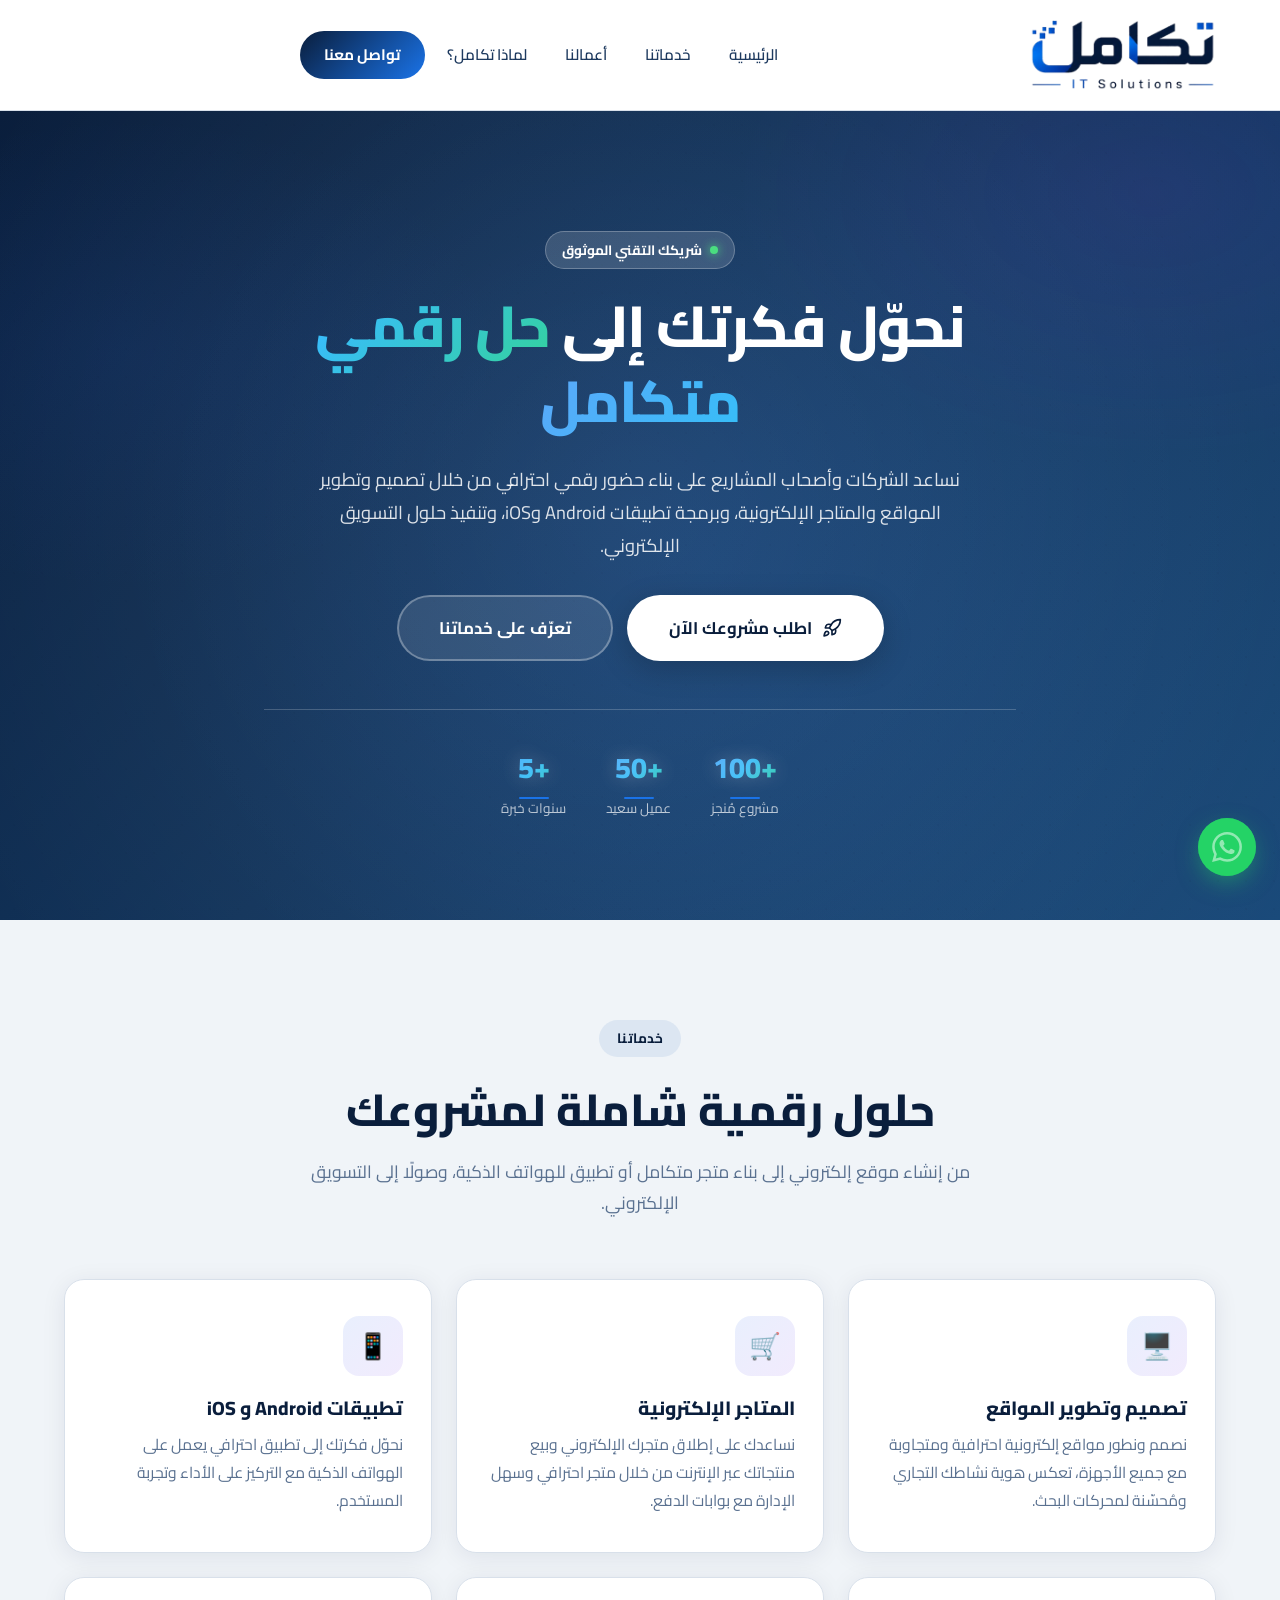
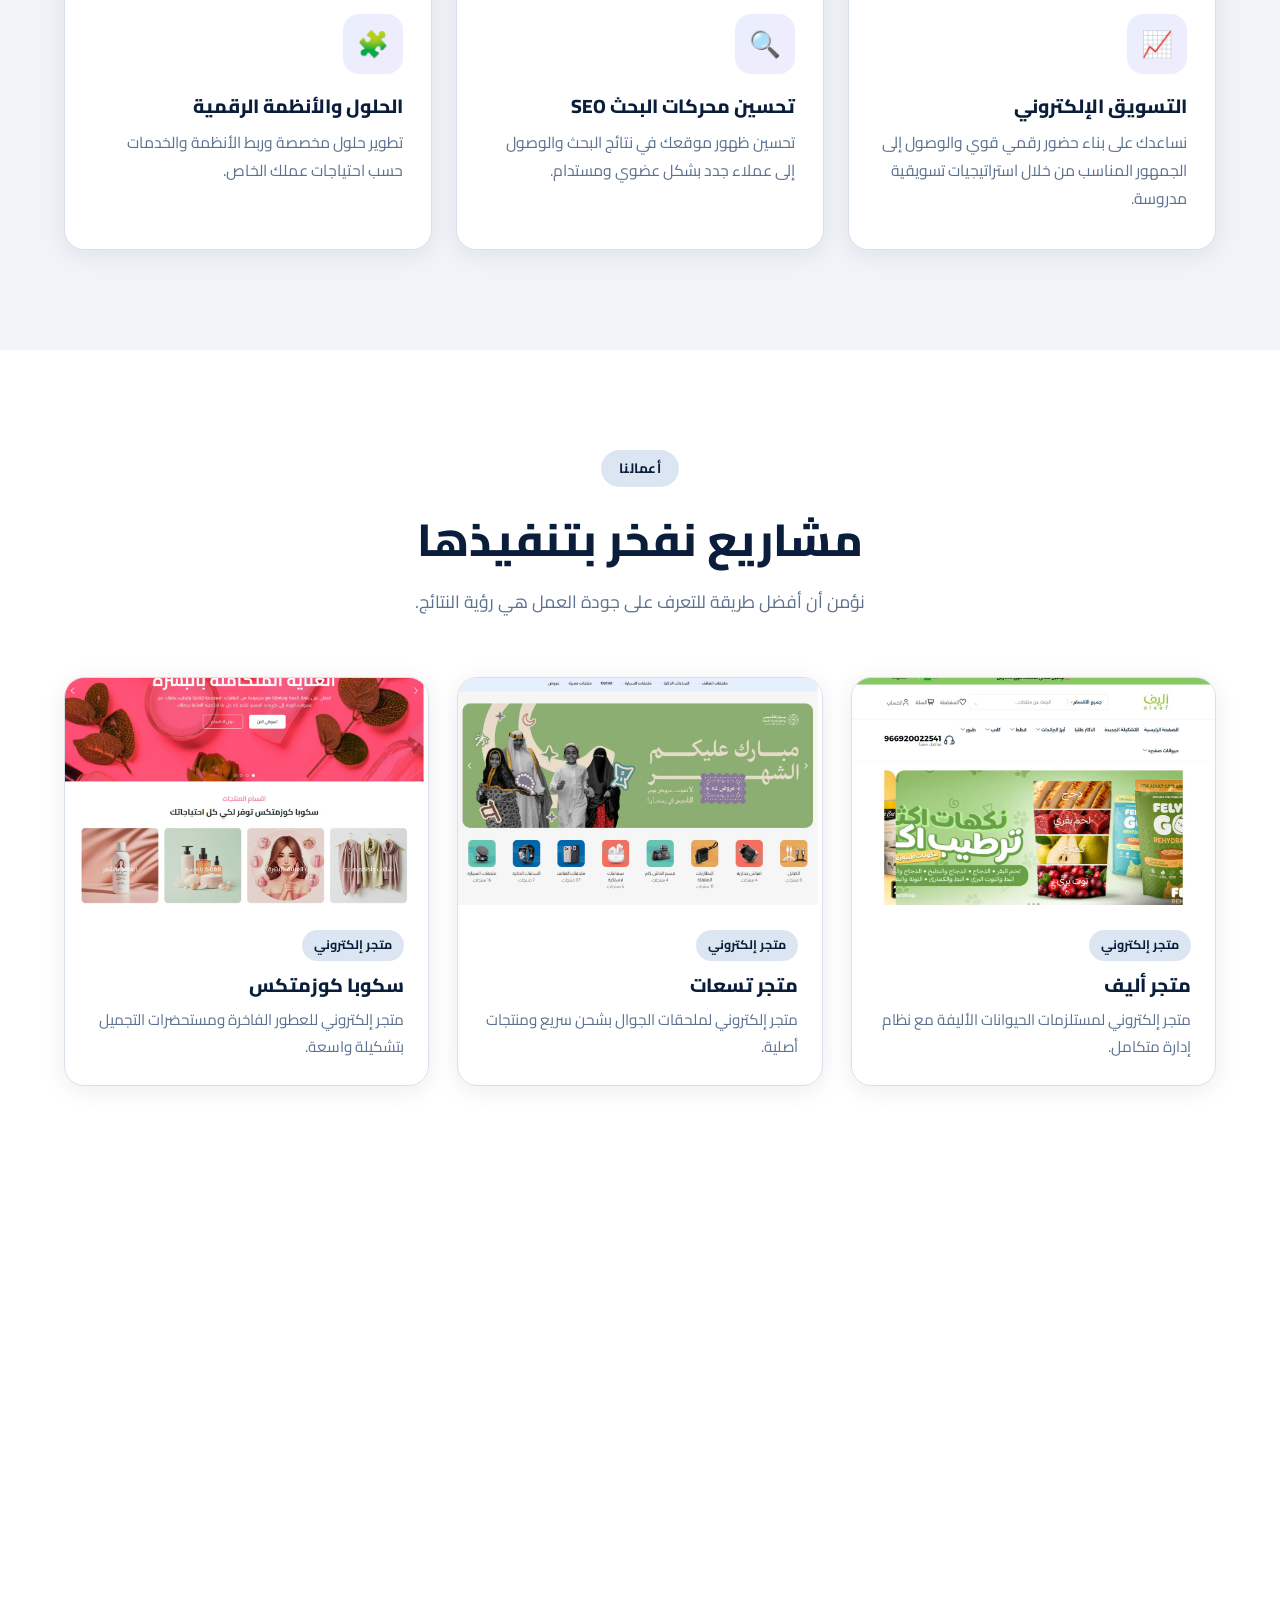
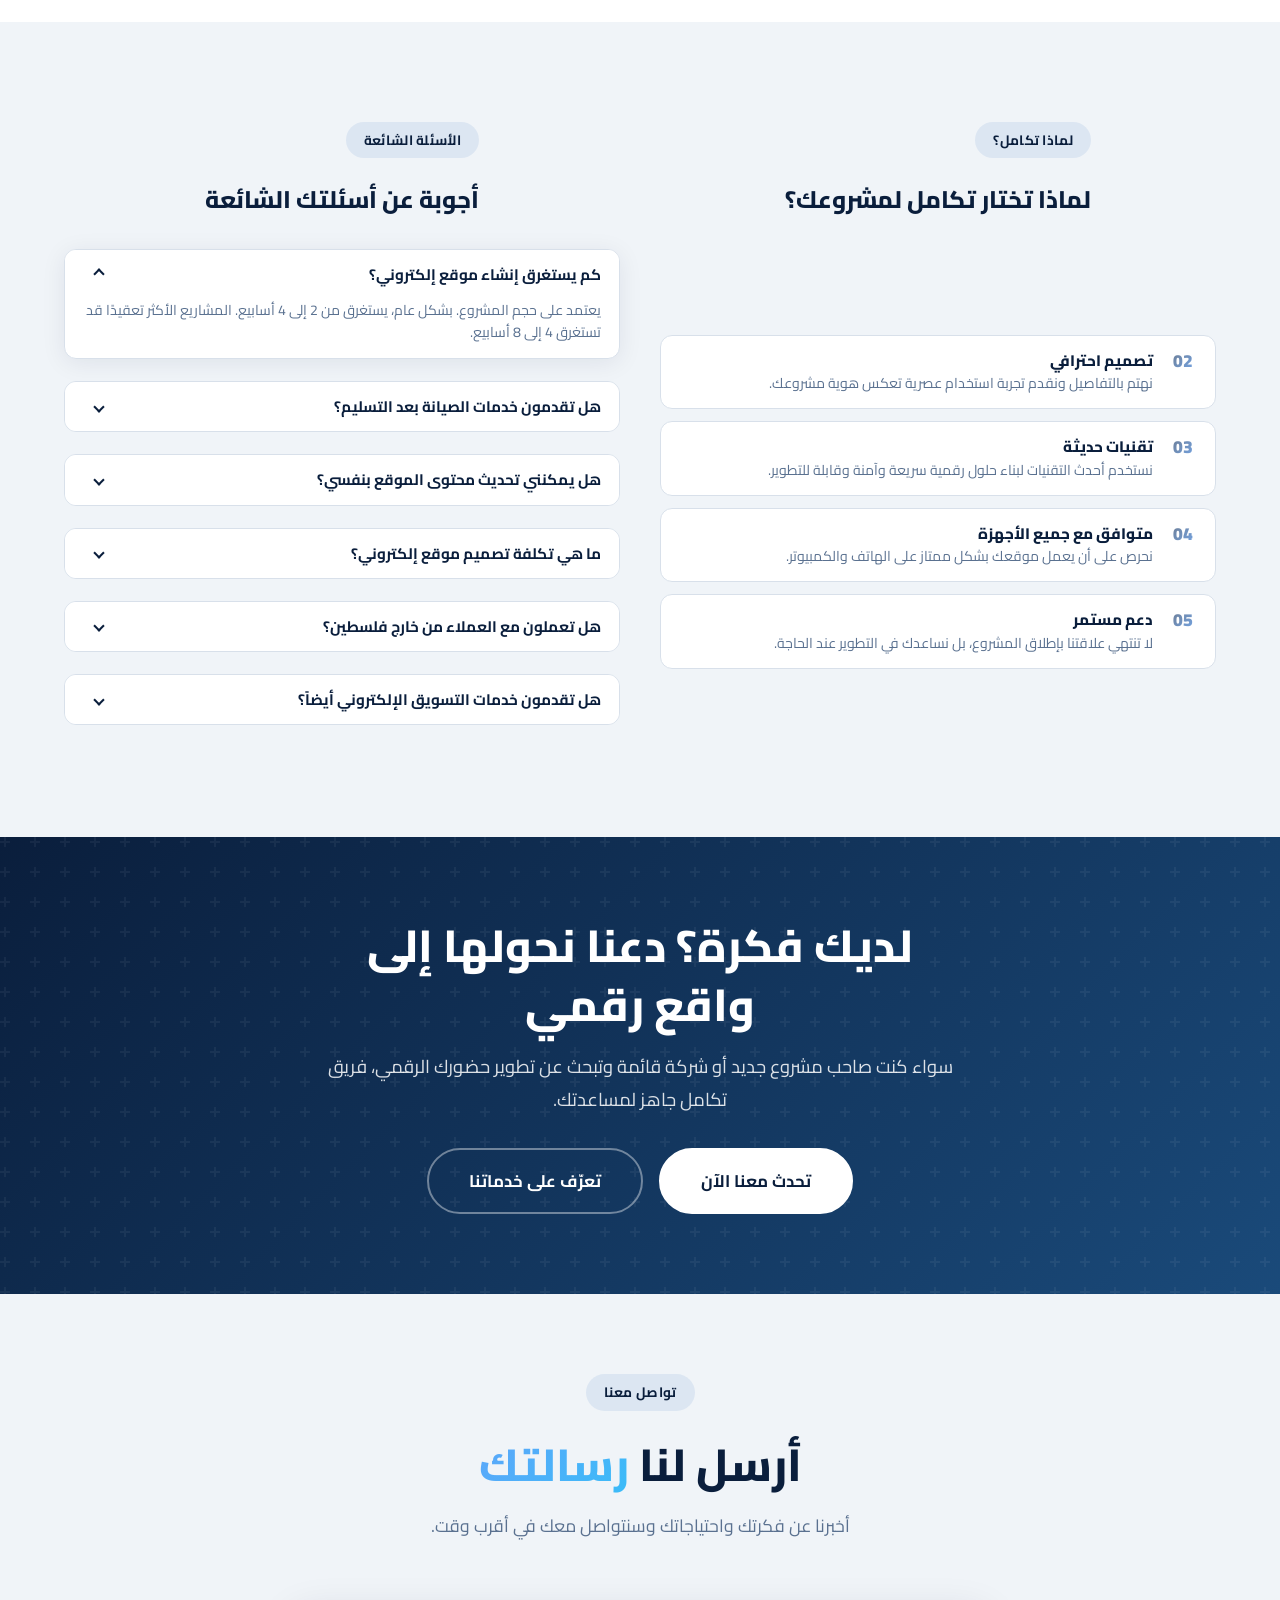
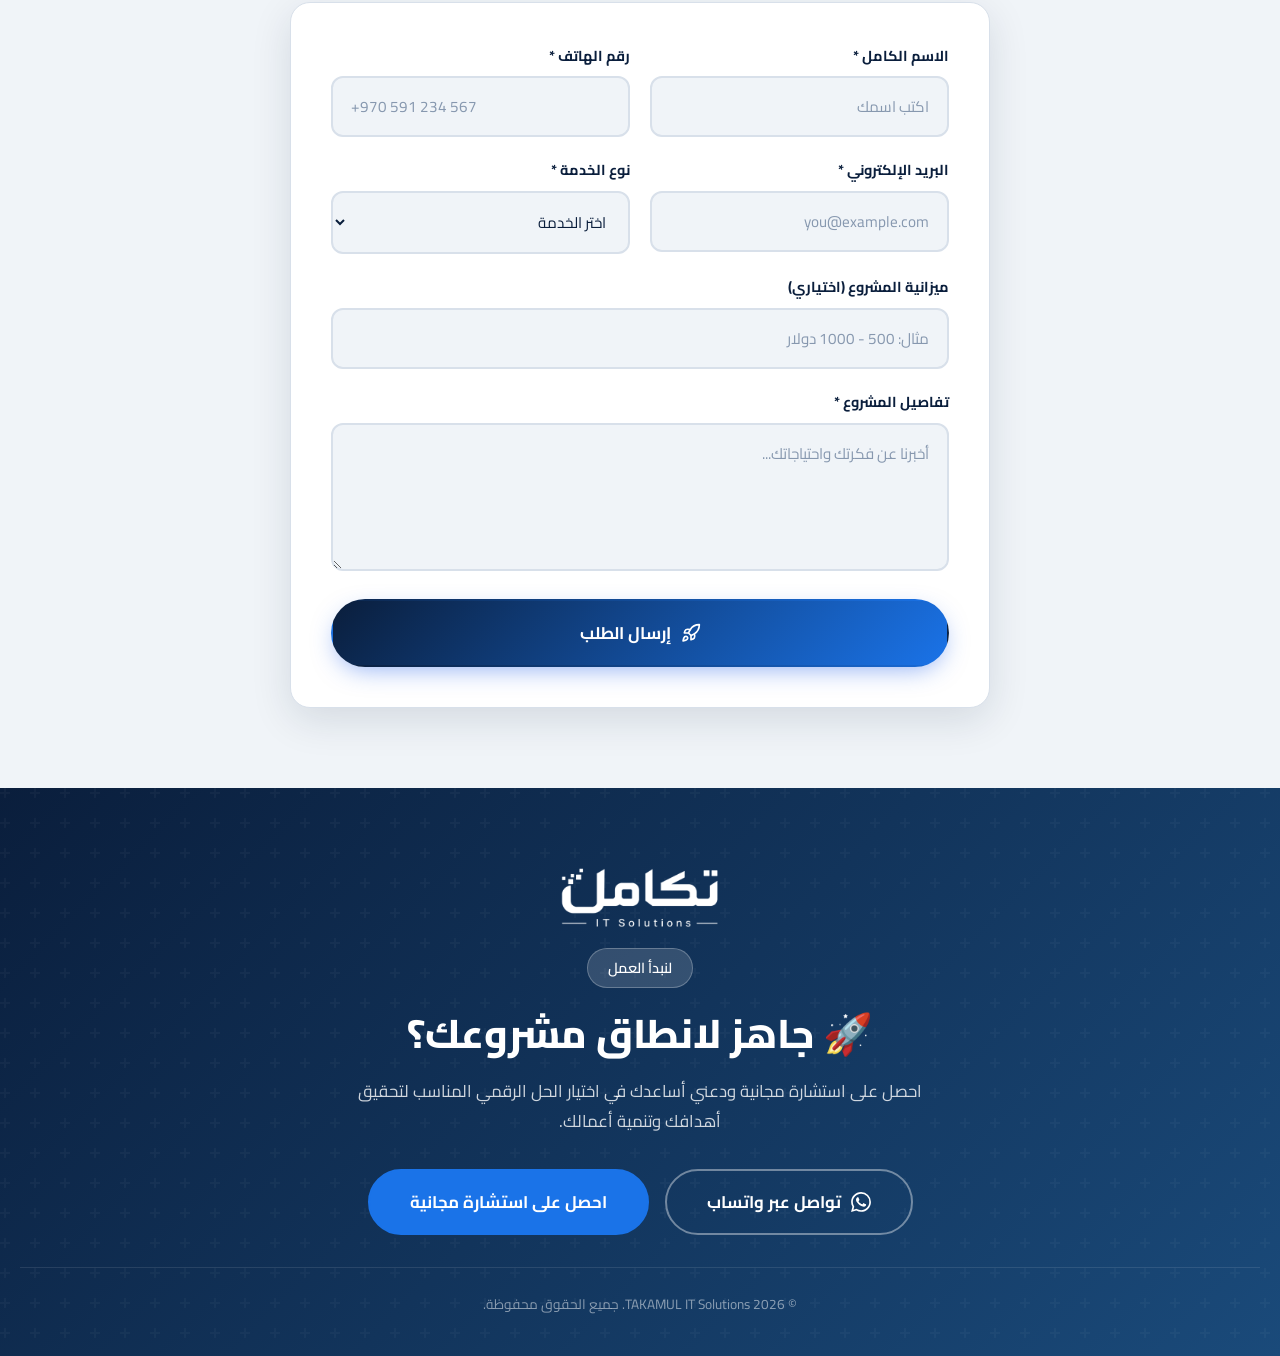
==== commit 0149fc43: "حذف الأسئلة الشائعة من القائمة الرئيسية 🤖 Generated with Codebuff Co-Authored-By: Codebuff <noreply@" ====
--- a/index.html
+++ b/index.html
@@ -30,7 +30,6 @@
 <a href="#services">خدماتنا</a>
 <a href="#portfolio">أعمالنا</a>
 <a href="#why">لماذا تكامل؟</a>
-<a href="#faq">الأسئلة الشائعة</a>
 <a href="#contact" class="nav-cta">تواصل معنا</a>
 </nav>
 <div class="header-actions">
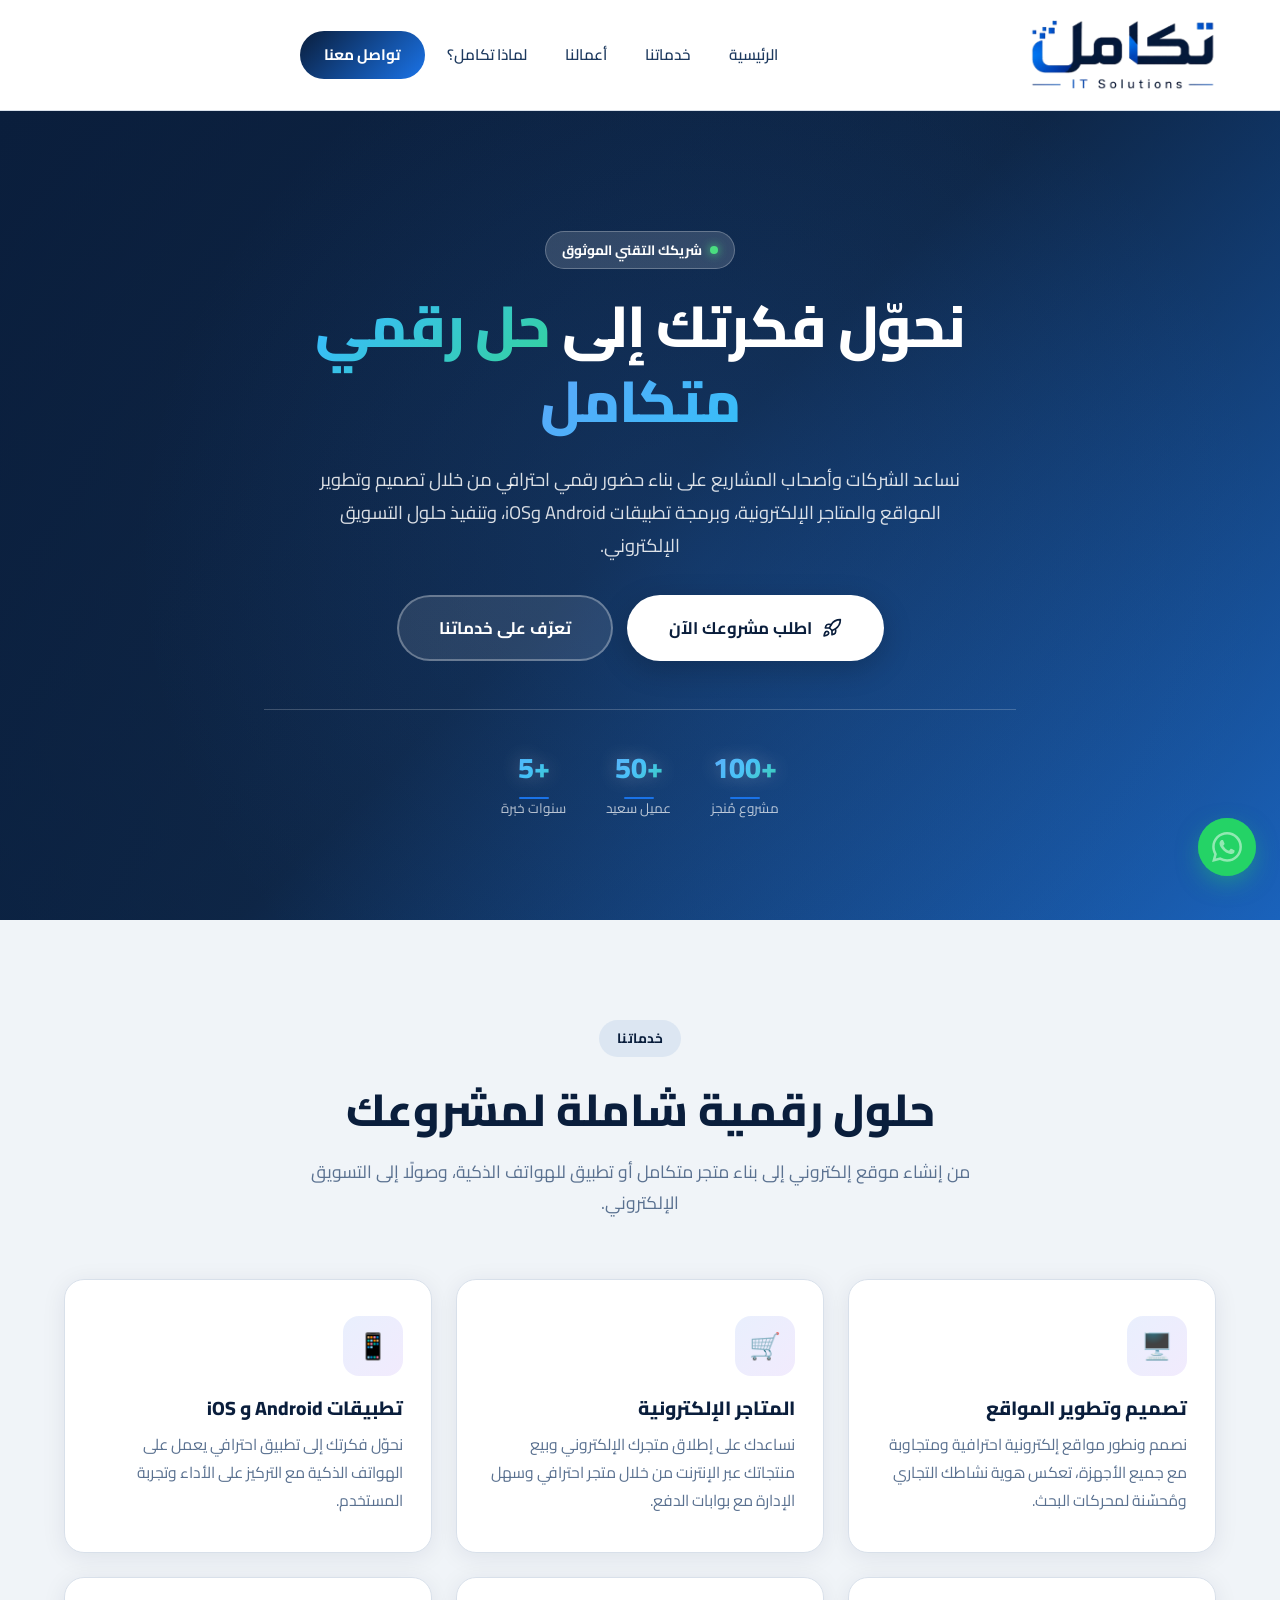
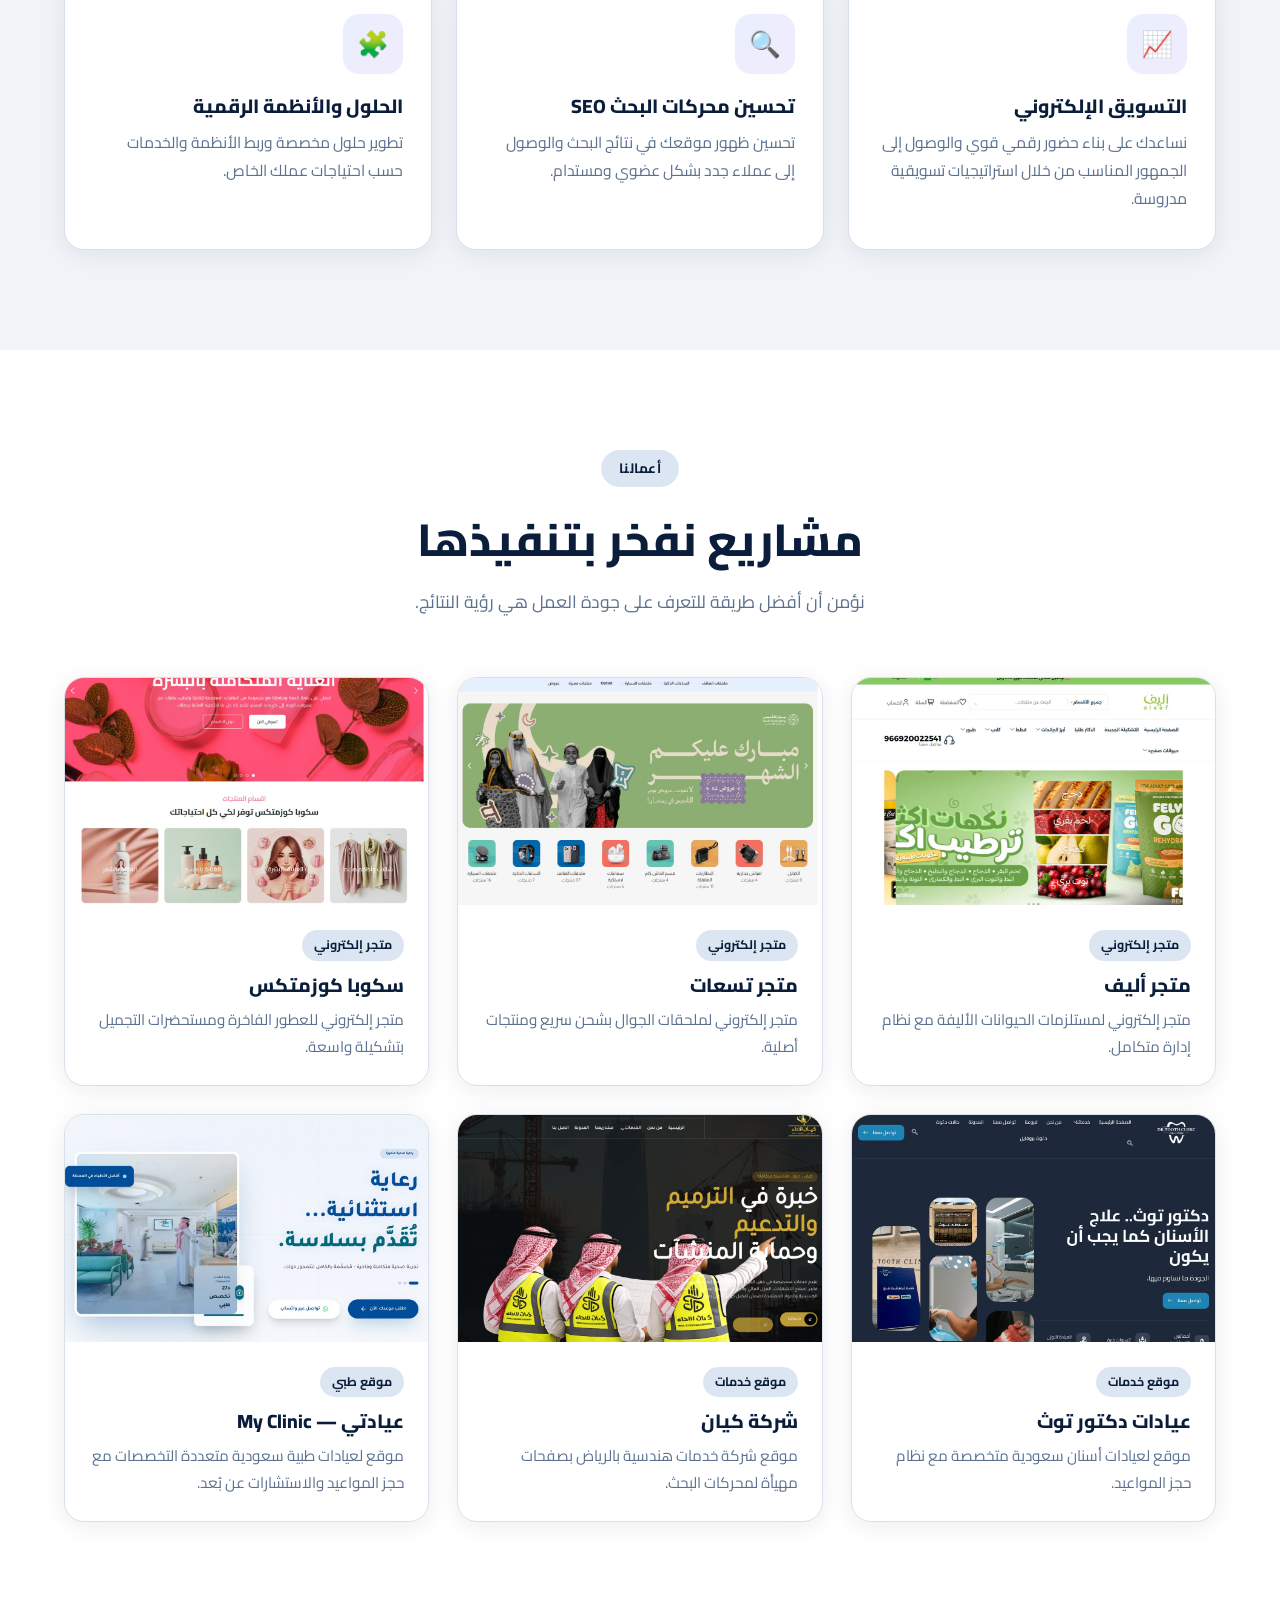
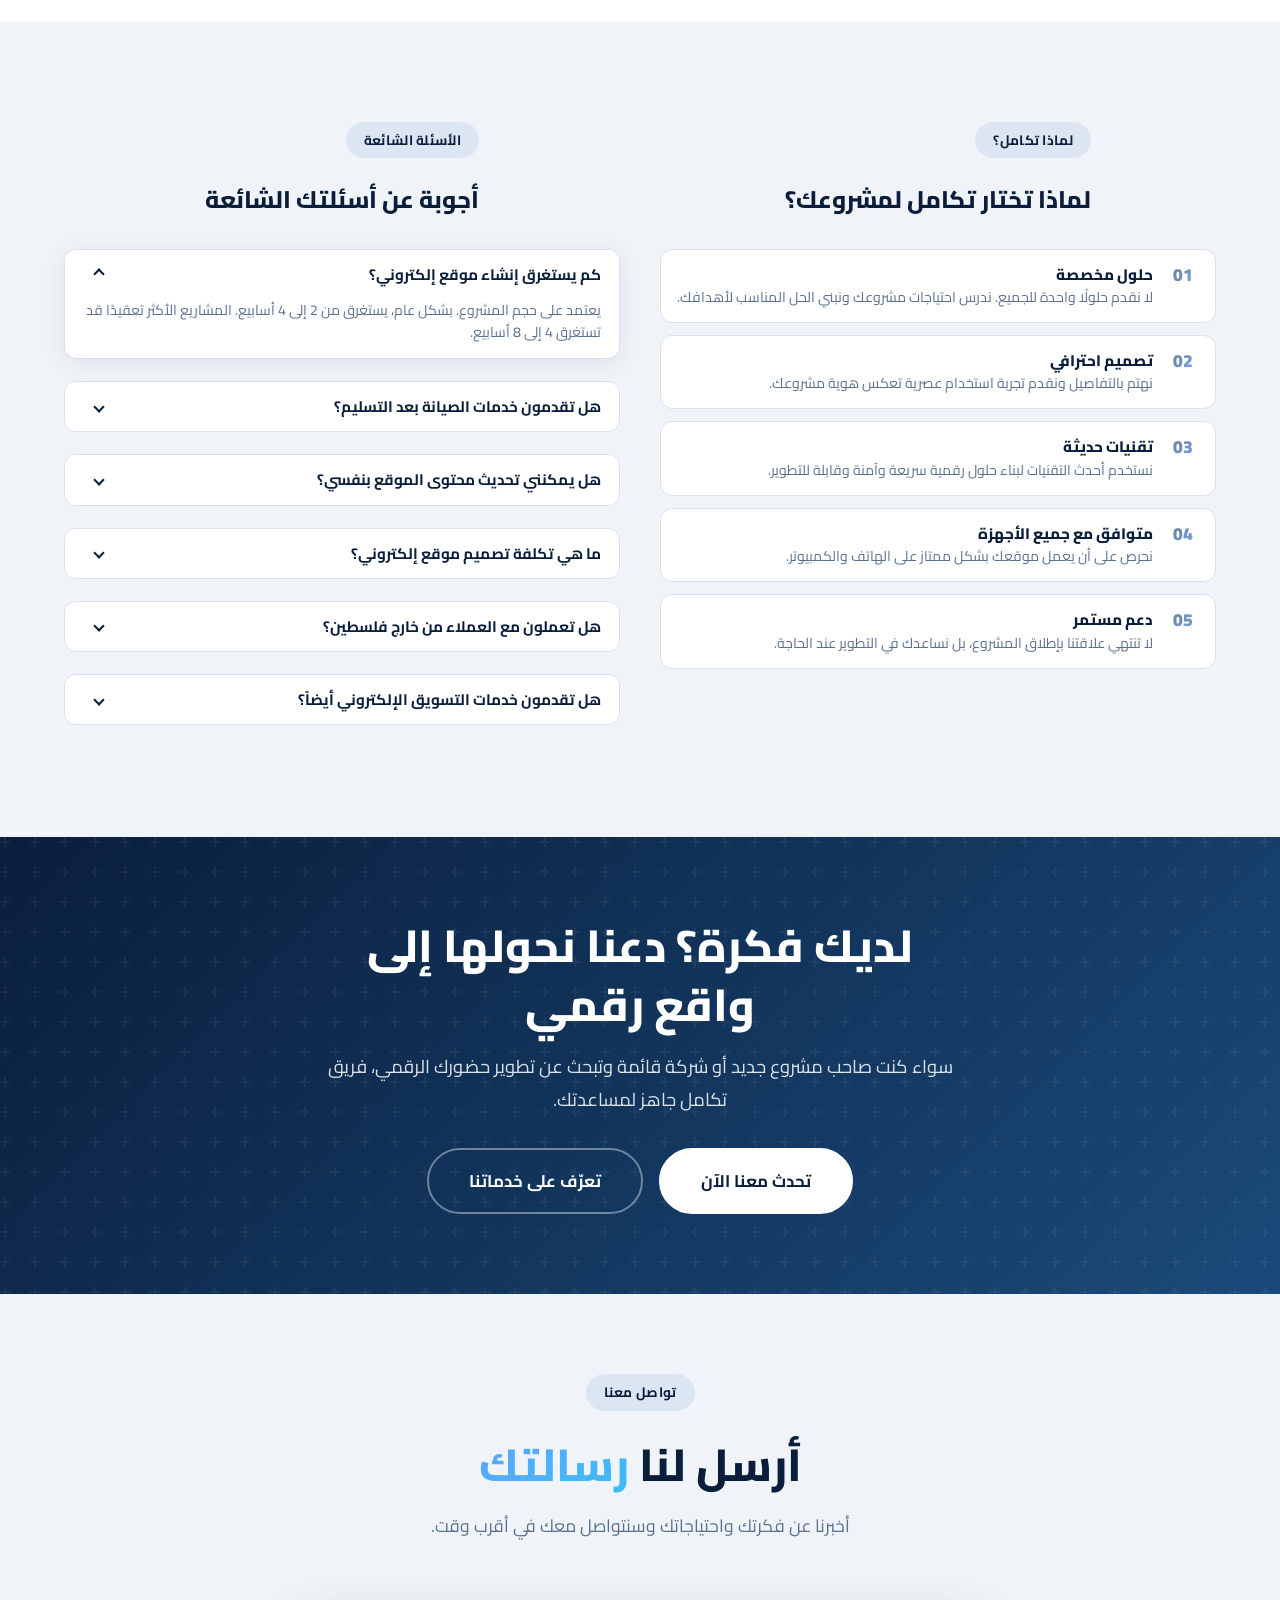
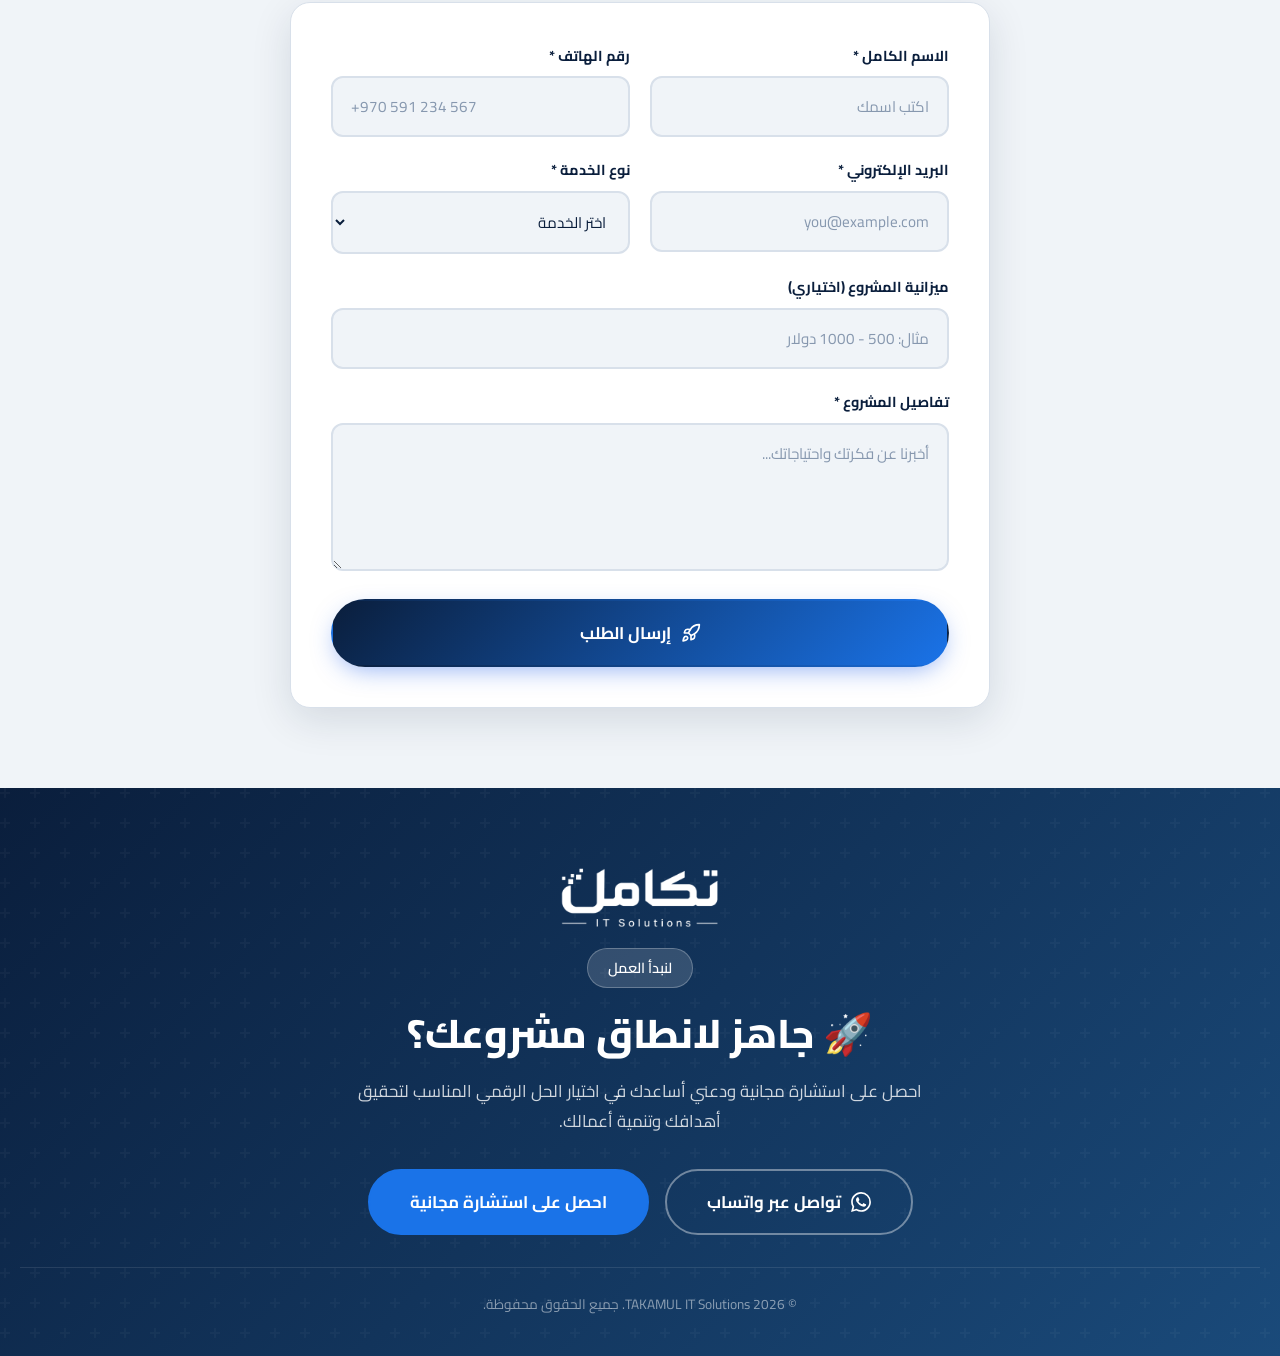
==== commit ebc4dbb6: "إنشاء favicon للموقع بأحجام متعددة 🤖 Generated with Codebuff Co-Authored-By: Codebuff <noreply@codeb" ====
--- a/index.html
+++ b/index.html
@@ -6,7 +6,10 @@
 <title>تكامل للحلول التكنولوجية | TAKAMUL IT Solutions</title>
 <meta name="description" content="تكامل للحلول التكنولوجية — نحول أفكارك إلى حلول رقمية متكاملة. تصميم وتطوير المواقع والمتاجر الإلكترونية، تطبيقات Android وiOS، والتسويق الإلكتروني." />
 <meta name="author" content="تكامل للحلول التكنولوجية" />
-<meta name="theme-color" content="#006ee6" />
+<meta name="theme-color" content="#0a1e3c" />
+<link rel="icon" type="image/png" sizes="32x32" href="favicon-32x32.png" />
+<link rel="icon" type="image/png" sizes="16x16" href="favicon-16x16.png" />
+<link rel="apple-touch-icon" sizes="180x180" href="apple-touch-icon.png" />
 <link rel="preconnect" href="https://fonts.googleapis.com" />
 <link rel="preconnect" href="https://fonts.gstatic.com" crossorigin />
 <link href="https://fonts.googleapis.com/css2?family=Cairo:wght@400;500;600;700;800;900&family=Tajawal:wght@400;500;700&display=swap" rel="stylesheet" />
@@ -15,7 +18,7 @@
 <meta name="apple-mobile-web-app-capable" content="yes">
 <meta name="apple-mobile-web-app-status-bar-style" content="default">
 <meta name="apple-mobile-web-app-title" content="تكامل">
-<link rel="apple-touch-icon" href="logo-takamul.png">
+
 </head>
 <body>
 
--- a/styles.css
+++ b/styles.css
@@ -184,14 +184,11 @@
 }
 .hero-bg {
   position: absolute; inset: 0; z-index: 0;
-  background:
-    radial-gradient(50% 50% at 90% 10%, rgba(124,58,237,.1), transparent 65%),
-    radial-gradient(45% 45% at 10% 30%, rgba(37,99,235,.08), transparent 65%);
+  background: url('hero-img.jpg') center/cover no-repeat;
 }
 .hero-bg::before {
   content: ""; position: absolute; inset: 0;
-  background-image: radial-gradient(rgba(15,23,42,.04) 1px, transparent 1px);
-  background-size: 28px 28px;
+  background: linear-gradient(135deg, rgba(10,30,60,.85) 0%, rgba(10,30,60,.7) 50%, rgba(26,115,232,.6) 100%);
 }
 .hero-inner {
   position: relative; z-index: 1;
@@ -199,8 +196,8 @@
 }
 .hero-badge {
   display: inline-flex; align-items: center; gap: 8px;
-  background: rgba(16,185,129,.1); border: 1px solid rgba(16,185,129,.25);
-  color: #059669; font-weight: 700; font-size: .85rem;
+  background: rgba(16,185,129,.2); border: 1px solid rgba(16,185,129,.4);
+  color: #34d399; font-weight: 700; font-size: .85rem;
   padding: 6px 16px; border-radius: 999px; margin-bottom: 20px;
 }
 .hero-badge .dot {
@@ -215,18 +212,19 @@
 .hero h1 {
   font-size: clamp(2.2rem, 5vw, 3.6rem);
   margin-bottom: 24px; letter-spacing: -.02em;
+  color: #fff;
 }
 .hero-lead {
-  font-size: 1.15rem; color: var(--text-2);
+  font-size: 1.15rem; color: rgba(255,255,255,.9);
   margin-bottom: 32px; max-width: 560px;
 }
 .hero-actions { display: flex; gap: 14px; flex-wrap: wrap; }
 .hero-stats {
   display: flex; gap: 40px; margin-top: 48px;
-  padding-top: 32px; border-top: 1px solid var(--border);
-}
-.hero-stat-num { font-size: 1.8rem; font-weight: 800; }
-.hero-stat-label { font-size: .85rem; color: var(--muted); margin-top: 2px; }
+  padding-top: 32px; border-top: 1px solid rgba(255,255,255,.2);
+}
+.hero-stat-num { font-size: 1.8rem; font-weight: 800; color: #fff; }
+.hero-stat-label { font-size: .85rem; color: rgba(255,255,255,.7); margin-top: 2px; }
 .hero-visual { position: relative; }
 .hero-visual img {
   width: 100%; border-radius: var(--radius-lg);
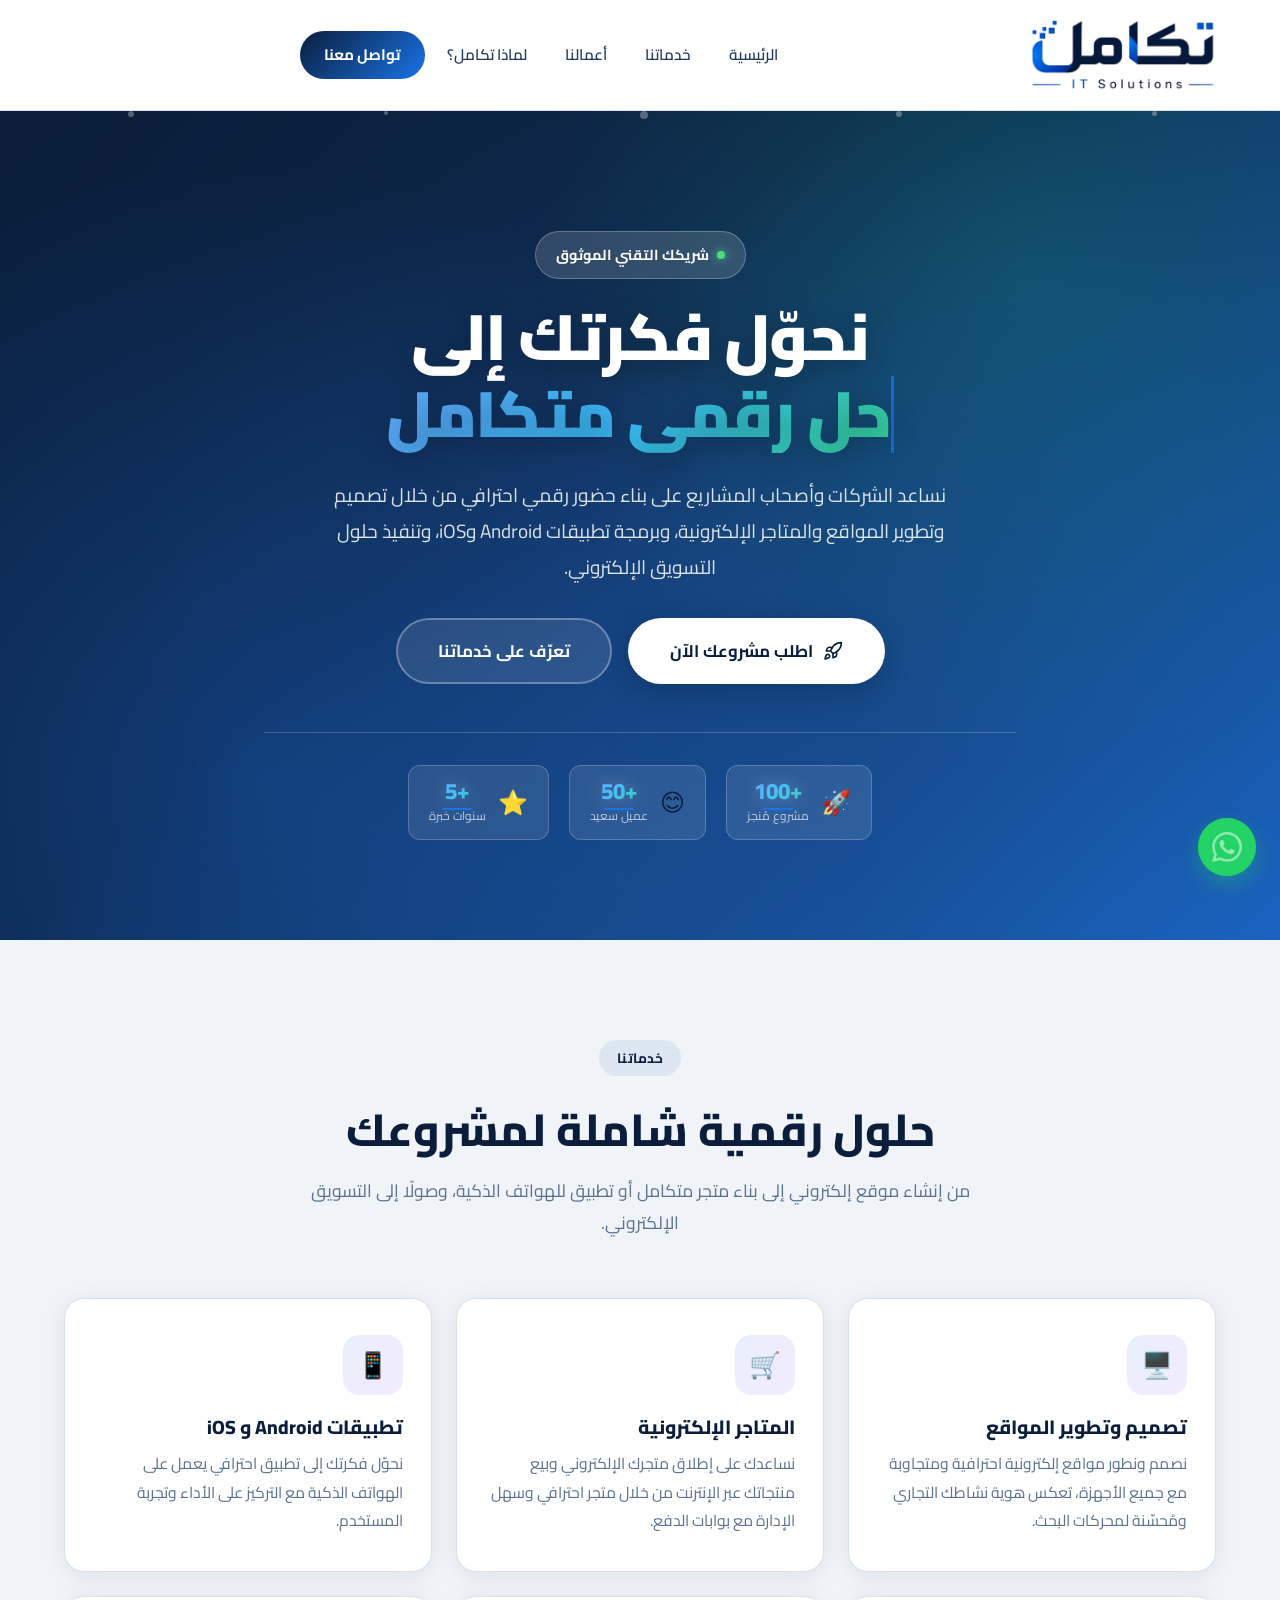
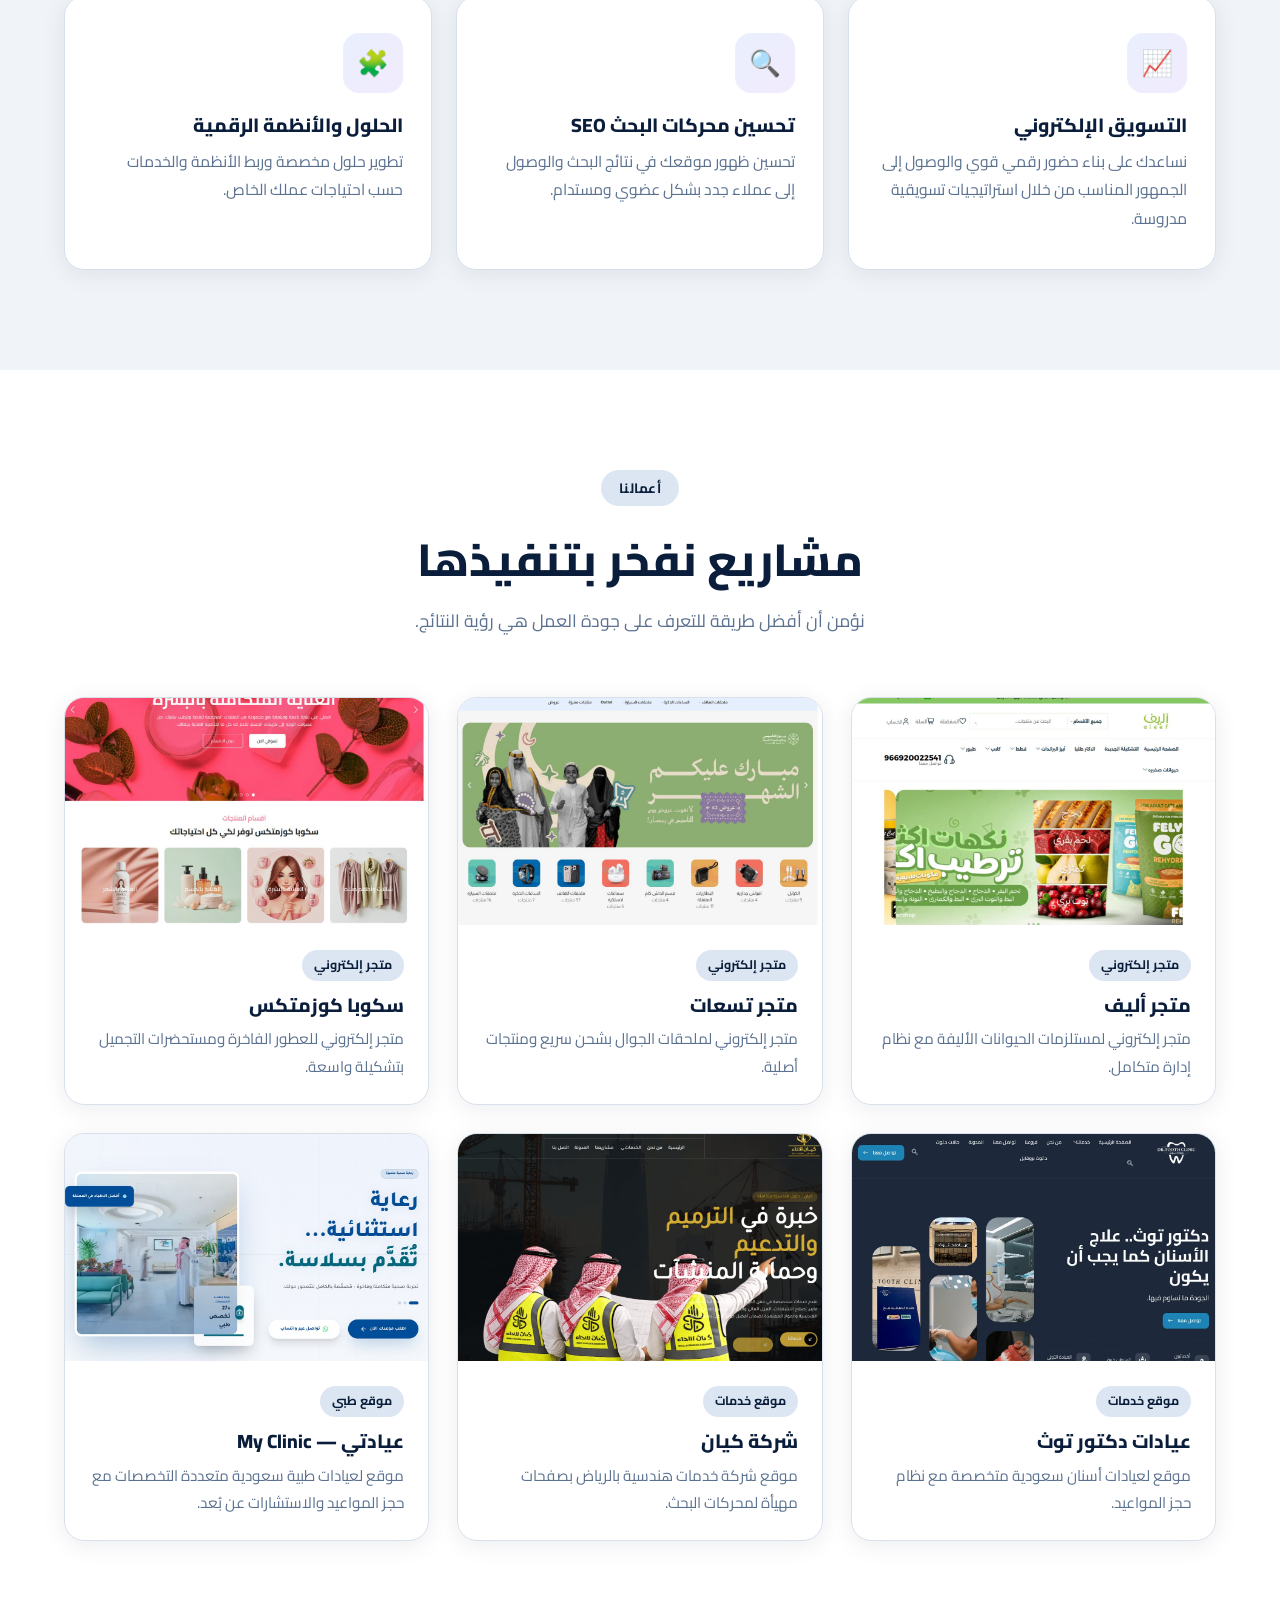
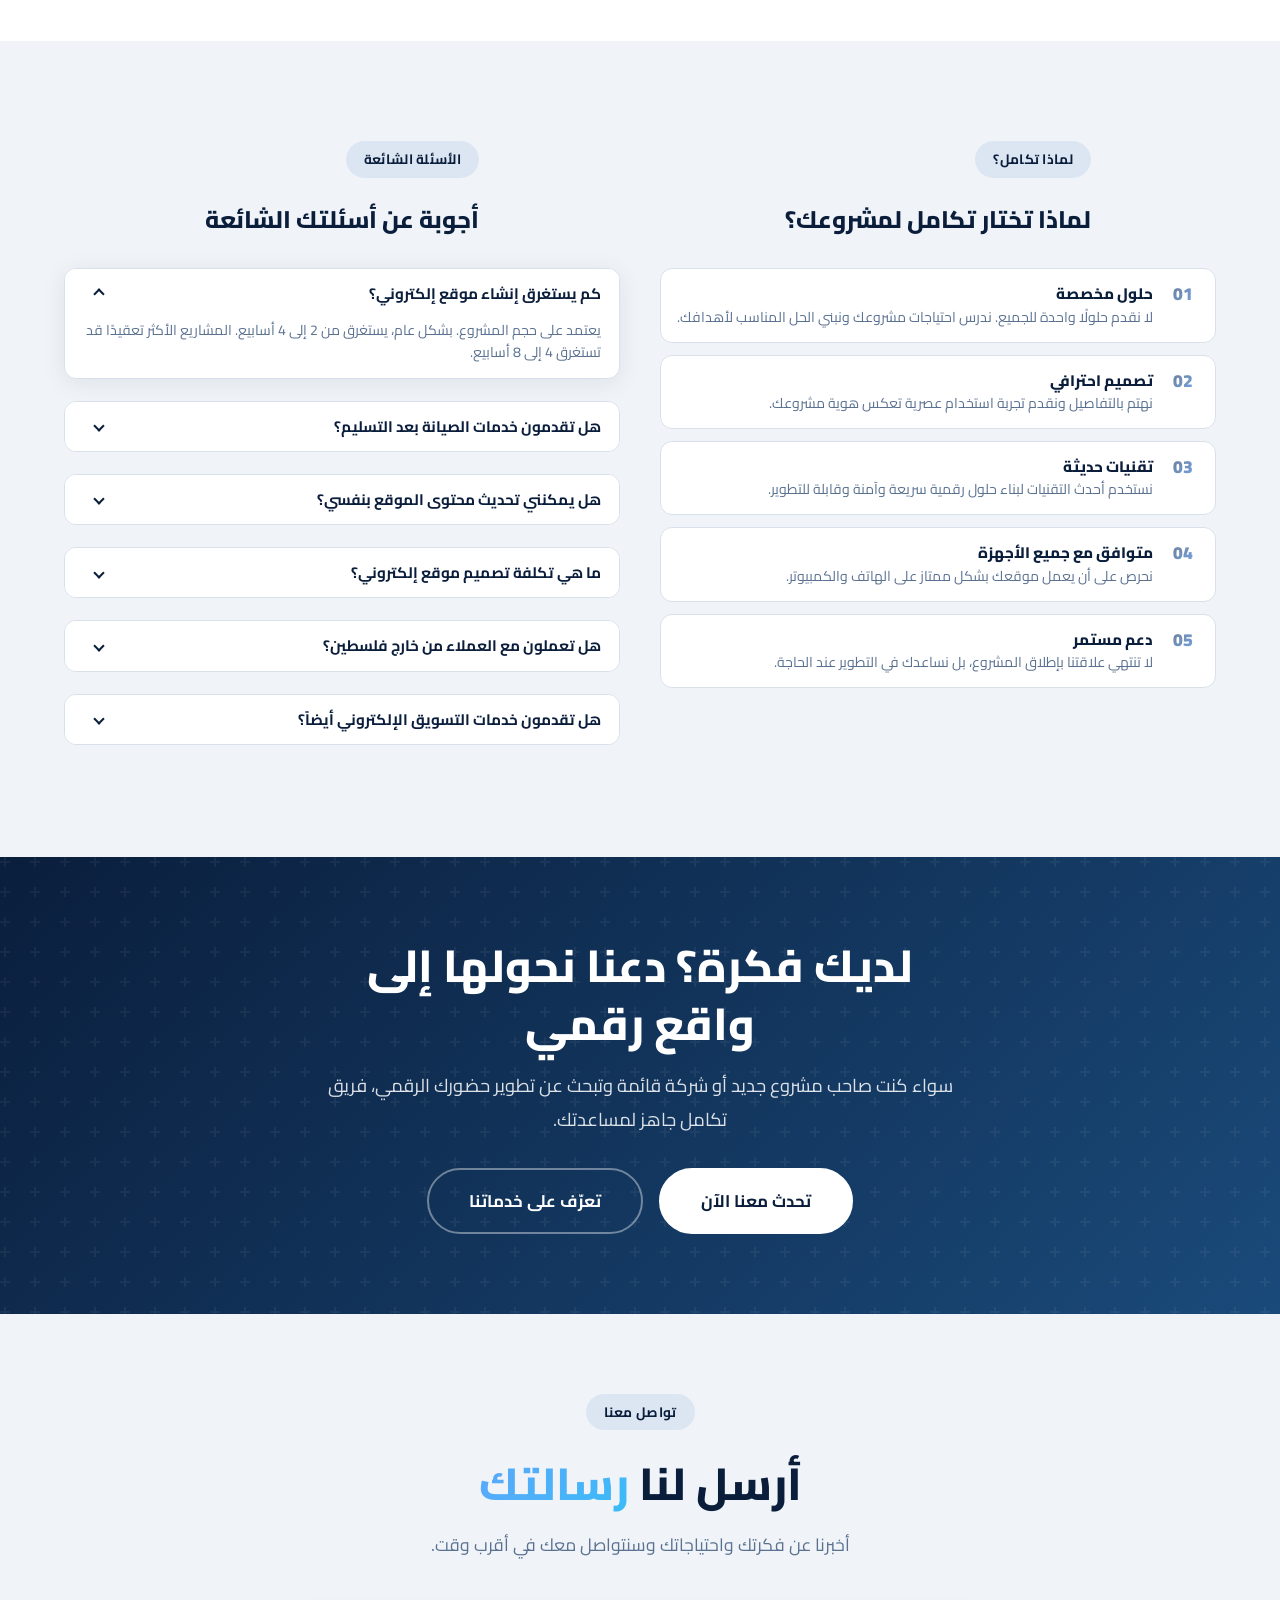
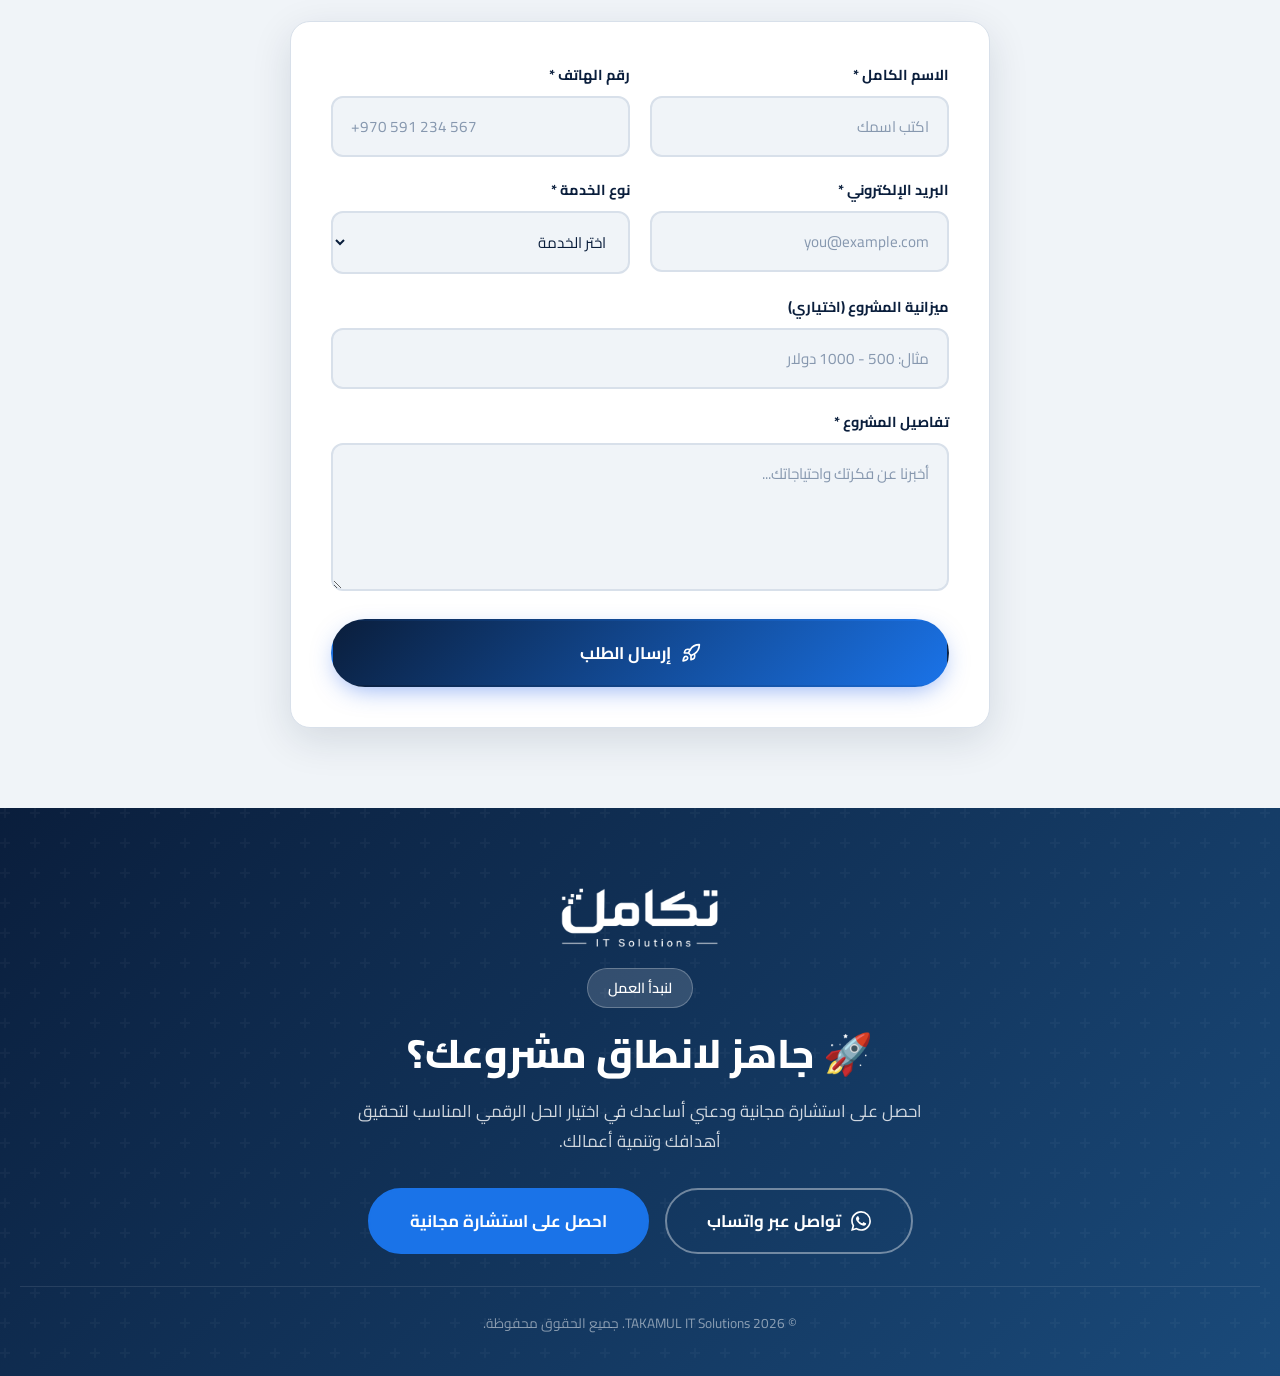
==== commit ceae41be: "تحسين قسم Hero بتصميم أكثر جاذبية وحركات بصرية 🤖 Generated with Codebuff Co-Authored-By: Codebuff <n" ====
--- a/index.html
+++ b/index.html
@@ -46,29 +46,45 @@
 <!-- Hero -->
 <section class="hero">
 <div class="hero-bg" aria-hidden="true"></div>
+<div class="hero-particles" aria-hidden="true">
+<div class="particle"></div>
+<div class="particle"></div>
+<div class="particle"></div>
+<div class="particle"></div>
+<div class="particle"></div>
+</div>
 <div class="container hero-center">
 <div class="hero-badge"><span class="dot"></span> شريكك التقني الموثوق</div>
-<h1>نحوّل فكرتك إلى <span class="text-gradient">حل رقمي متكامل</span></h1>
+<h1>نحوّل فكرتك إلى <span class="text-gradient hero-typewriter">حل رقمي متكامل</span></h1>
 <p class="hero-lead">نساعد الشركات وأصحاب المشاريع على بناء حضور رقمي احترافي من خلال تصميم وتطوير المواقع والمتاجر الإلكترونية، وبرمجة تطبيقات Android وiOS، وتنفيذ حلول التسويق الإلكتروني.</p>
 <div class="hero-actions">
-<a href="#contact" class="btn btn-primary btn-lg">
+<a href="#contact" class="btn btn-primary btn-lg btn-glow">
 <svg viewBox="0 0 24 24" fill="none" stroke="currentColor" stroke-width="2" stroke-linecap="round" stroke-linejoin="round"><path d="M4.5 16.5c-1.5 1.26-2 5-2 5s3.74-.5 5-2c.71-.84.7-2.13-.09-2.91a2.18 2.18 0 0 0-2.91-.09z"/><path d="m12 15-3-3a22 22 0 0 1 2-3.95A12.88 12.88 0 0 1 22 2c0 2.72-.78 7.5-6 11a22.35 22.35 0 0 1-4 2z"/><path d="M9 12H4s.55-3.03 2-4c1.62-1.08 5 0 5 0"/><path d="M12 15v5s3.03-.55 4-2c1.08-1.62 0-5 0-5"/></svg>
 اطلب مشروعك الآن
 </a>
 <a href="#services" class="btn btn-secondary btn-lg">تعرّف على خدماتنا</a>
 </div>
 <div class="hero-stats">
+<div class="hero-stat-item">
+<div class="hero-stat-icon">🚀</div>
 <div>
 <div class="hero-stat-num text-gradient">+100</div>
 <div class="hero-stat-label">مشروع مُنجز</div>
 </div>
+</div>
+<div class="hero-stat-item">
+<div class="hero-stat-icon">😊</div>
 <div>
 <div class="hero-stat-num text-gradient">+50</div>
 <div class="hero-stat-label">عميل سعيد</div>
 </div>
+</div>
+<div class="hero-stat-item">
+<div class="hero-stat-icon">⭐</div>
 <div>
 <div class="hero-stat-num text-gradient">+5</div>
 <div class="hero-stat-label">سنوات خبرة</div>
+</div>
 </div>
 </div>
 </div>
--- a/styles.css
+++ b/styles.css
@@ -188,7 +188,17 @@
 }
 .hero-bg::before {
   content: ""; position: absolute; inset: 0;
-  background: linear-gradient(135deg, rgba(10,30,60,.85) 0%, rgba(10,30,60,.7) 50%, rgba(26,115,232,.6) 100%);
+  background: linear-gradient(135deg, rgba(10,30,60,.9) 0%, rgba(10,30,60,.75) 40%, rgba(26,115,232,.65) 100%);
+}
+.hero-bg::after {
+  content: ""; position: absolute; inset: 0;
+  background: radial-gradient(circle at 20% 80%, rgba(26,115,232,.3) 0%, transparent 50%),
+              radial-gradient(circle at 80% 20%, rgba(16,185,129,.2) 0%, transparent 40%);
+  animation: bgPulse 8s ease-in-out infinite alternate;
+}
+@keyframes bgPulse {
+  0% { opacity: 0.5; transform: scale(1); }
+  100% { opacity: 1; transform: scale(1.05); }
 }
 .hero-inner {
   position: relative; z-index: 1;
@@ -197,8 +207,14 @@
 .hero-badge {
   display: inline-flex; align-items: center; gap: 8px;
   background: rgba(16,185,129,.2); border: 1px solid rgba(16,185,129,.4);
-  color: #34d399; font-weight: 700; font-size: .85rem;
-  padding: 6px 16px; border-radius: 999px; margin-bottom: 20px;
+  color: #34d399; font-weight: 700; font-size: .9rem;
+  padding: 10px 20px; border-radius: 999px; margin-bottom: 24px;
+  backdrop-filter: blur(10px);
+  animation: fadeInDown .8s ease-out;
+}
+@keyframes fadeInDown {
+  from { opacity: 0; transform: translateY(-20px); }
+  to { opacity: 1; transform: translateY(0); }
 }
 .hero-badge .dot {
   width: 8px; height: 8px; border-radius: 50%; background: #10b981;
@@ -210,21 +226,56 @@
   100% { box-shadow: 0 0 0 0 rgba(16,185,129,0); }
 }
 .hero h1 {
-  font-size: clamp(2.2rem, 5vw, 3.6rem);
+  font-size: clamp(2.4rem, 6vw, 4rem);
   margin-bottom: 24px; letter-spacing: -.02em;
   color: #fff;
+  text-shadow: 0 4px 30px rgba(0,0,0,.3);
+  line-height: 1.2;
+  font-weight: 900;
 }
 .hero-lead {
-  font-size: 1.15rem; color: rgba(255,255,255,.9);
-  margin-bottom: 32px; max-width: 560px;
-}
-.hero-actions { display: flex; gap: 14px; flex-wrap: wrap; }
+  font-size: 1.2rem; color: rgba(255,255,255,.9);
+  margin-bottom: 36px; max-width: 580px;
+  line-height: 1.9;
+  animation: fadeInUp .8s ease-out .2s both;
+}
+@keyframes fadeInUp {
+  from { opacity: 0; transform: translateY(20px); }
+  to { opacity: 1; transform: translateY(0); }
+}
+.hero-actions { display: flex; gap: 16px; flex-wrap: wrap; animation: fadeInUp .8s ease-out .4s both; }
 .hero-stats {
-  display: flex; gap: 40px; margin-top: 48px;
+  display: flex; gap: 20px; margin-top: 48px;
   padding-top: 32px; border-top: 1px solid rgba(255,255,255,.2);
+  animation: fadeInUp .8s ease-out .6s both;
+  flex-wrap: wrap;
 }
 .hero-stat-num { font-size: 1.8rem; font-weight: 800; color: #fff; }
 .hero-stat-label { font-size: .85rem; color: rgba(255,255,255,.7); margin-top: 2px; }
+.hero-stat-item {
+  display: flex; align-items: center; gap: 12px;
+  background: rgba(255,255,255,.1);
+  padding: 12px 20px;
+  border-radius: 12px;
+  border: 1px solid rgba(255,255,255,.2);
+  transition: transform .3s, background .3s;
+}
+.hero-stat-item:hover {
+  transform: translateY(-4px);
+  background: rgba(255,255,255,.15);
+}
+.hero-stat-icon {
+  font-size: 1.5rem;
+}
+.hero-stat-item > div:last-child {
+  display: flex; flex-direction: column;
+}
+.hero-stat-item .hero-stat-num {
+  font-size: 1.4rem; line-height: 1.2;
+}
+.hero-stat-item .hero-stat-label {
+  font-size: .75rem; margin-top: 0;
+}
 .hero-visual { position: relative; }
 .hero-visual img {
   width: 100%; border-radius: var(--radius-lg);
@@ -233,6 +284,64 @@
 .hero-visual::before {
   content: ""; position: absolute; inset: -16px; z-index: -1;
   background: var(--grad); border-radius: 28px; opacity: .15;
+}
+
+/* Hero Animations */
+.hero-particles {
+  position: absolute; inset: 0; z-index: 1;
+  pointer-events: none; overflow: hidden;
+}
+.particle {
+  position: absolute;
+  width: 6px; height: 6px;
+  background: rgba(255,255,255,.3);
+  border-radius: 50%;
+  animation: float-particle 15s infinite linear;
+}
+.particle:nth-child(1) { left: 10%; animation-delay: 0s; animation-duration: 12s; }
+.particle:nth-child(2) { left: 30%; animation-delay: -2s; animation-duration: 18s; width: 4px; height: 4px; }
+.particle:nth-child(3) { left: 50%; animation-delay: -4s; animation-duration: 14s; width: 8px; height: 8px; }
+.particle:nth-child(4) { left: 70%; animation-delay: -6s; animation-duration: 16s; }
+.particle:nth-child(5) { left: 90%; animation-delay: -8s; animation-duration: 20s; width: 5px; height: 5px; }
+@keyframes float-particle {
+  0% { transform: translateY(100vh) rotate(0deg); opacity: 0; }
+  10% { opacity: 1; }
+  90% { opacity: 1; }
+  100% { transform: translateY(-100px) rotate(720deg); opacity: 0; }
+}
+
+.hero-typewriter {
+  display: inline-block;
+  border-right: 3px solid rgba(26,115,232,.8);
+  animation: blink-caret .75s step-end infinite;
+}
+@keyframes blink-caret {
+  from, to { border-color: transparent; }
+  50% { border-color: rgba(26,115,232,.8); }
+}
+
+.btn-glow {
+  position: relative;
+  overflow: hidden;
+}
+.btn-glow::before {
+  content: '';
+  position: absolute; inset: -2px;
+  background: linear-gradient(45deg, #0a1e3c, #1a73e8, #10b981, #0a1e3c);
+  background-size: 400% 400%;
+  border-radius: 999px;
+  z-index: -1;
+  animation: glow-rotate 3s linear infinite;
+  opacity: 0;
+  transition: opacity .3s;
+}
+.btn-glow:hover::before {
+  opacity: 1;
+}
+@keyframes glow-rotate {
+  0% { background-position: 0% 50%; }
+  50% { background-position: 100% 50%; }
+  100% { background-position: 0% 50%; }
 }
 
 /* ===== Feature Cards (Services) ===== */
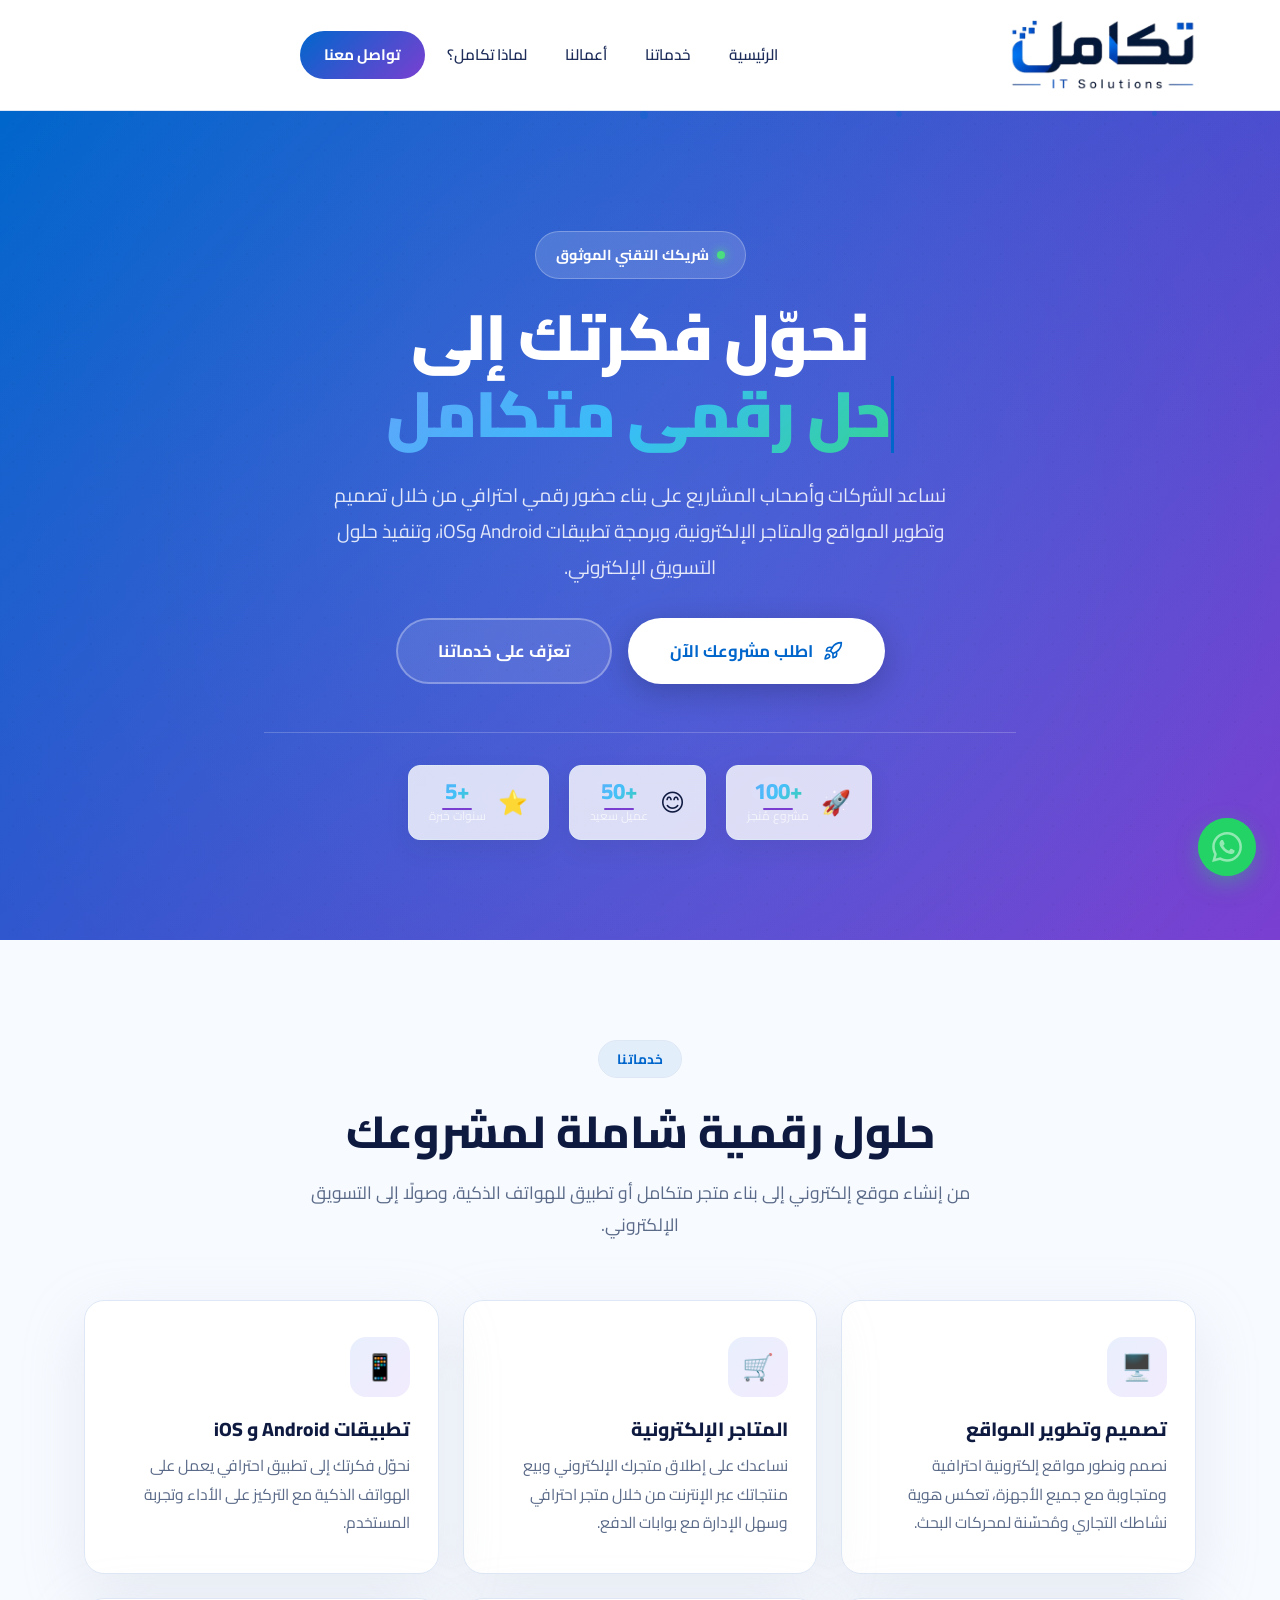
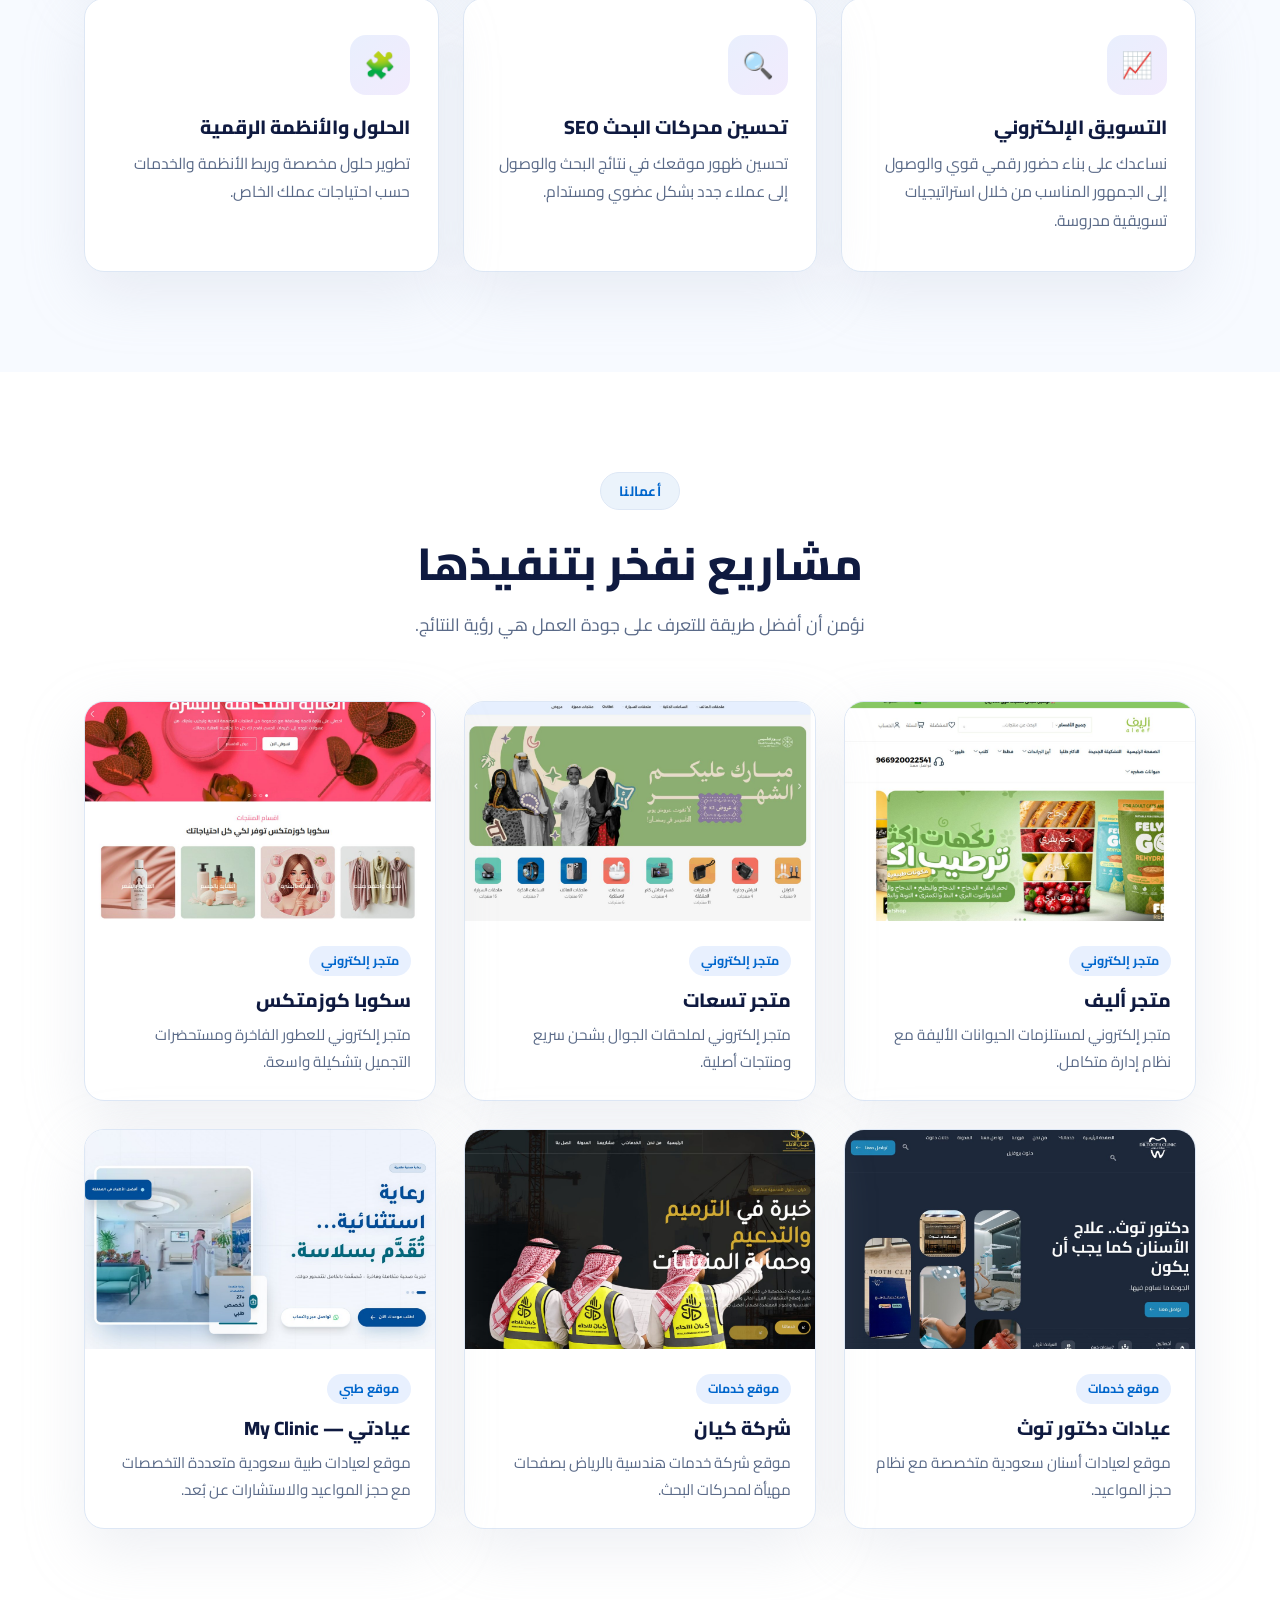
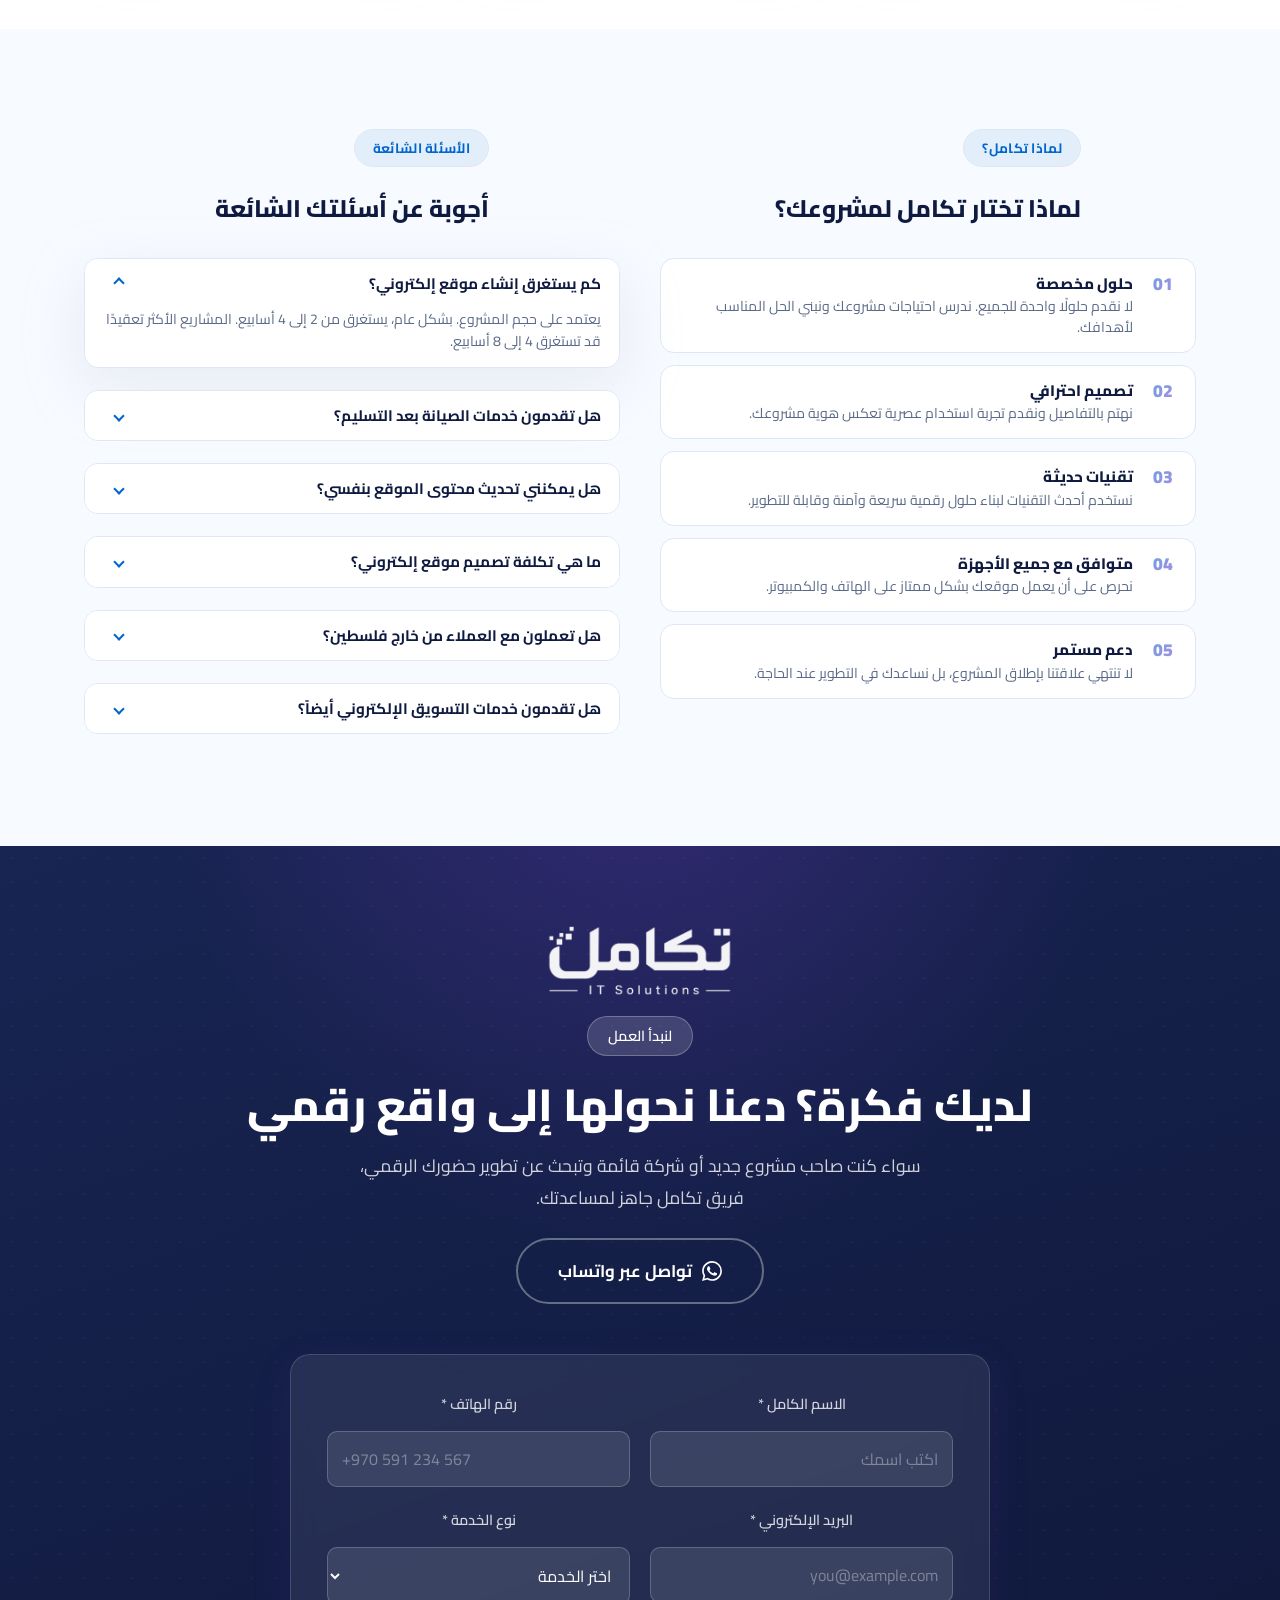
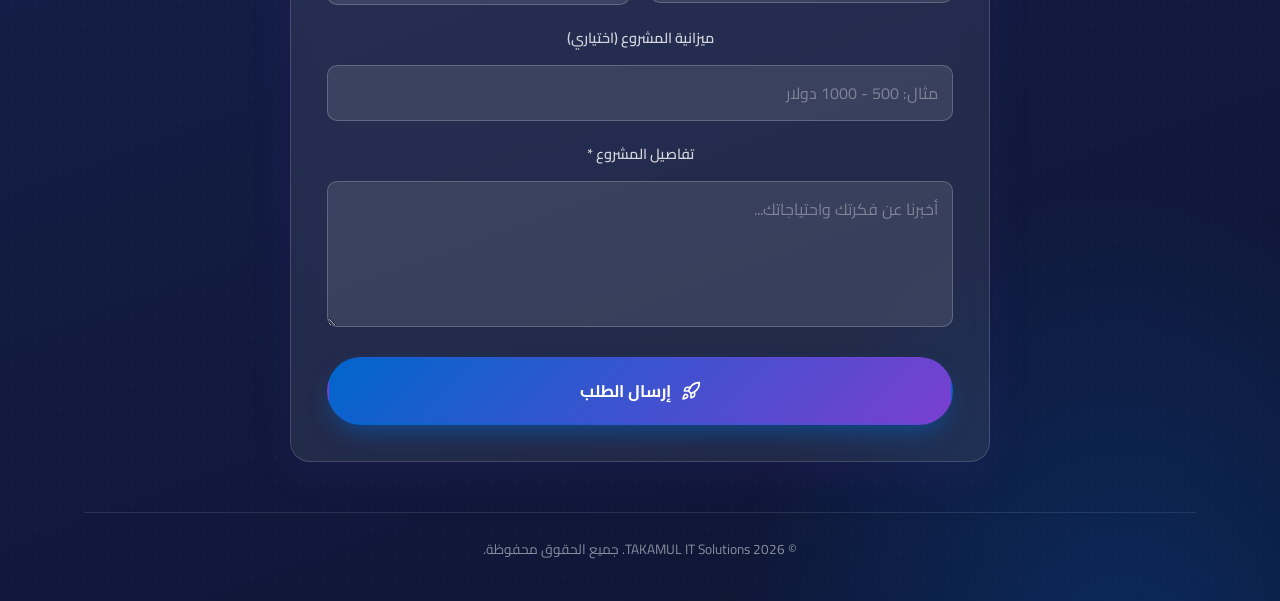
==== commit f7e0f0f3: "دمج CTA + الفورم + الفوتر في قسم تواصل واحد 🤖 Generated with Codebuff Co-Authored-By: Codebuff <nore" ====
--- a/index.html
+++ b/index.html
@@ -282,26 +282,27 @@
 </div>
 </section>
 
-<!-- CTA -->
-<section class="cta-section">
-<div class="container cta-inner">
+<!-- Unified Contact Section: CTA + Form + Footer -->
+<footer class="site-contact" id="contact">
+<div class="contact-bg"></div>
+<div class="container contact-container">
+
+<!-- Top: CTA Headline -->
+<div class="contact-header">
+<img src="logo-takamul.png" alt="تكامل" class="contact-logo" />
+<div class="footer-cta-badge">لنبدأ العمل</div>
 <h2>لديك فكرة؟ دعنا نحولها إلى واقع رقمي</h2>
 <p>سواء كنت صاحب مشروع جديد أو شركة قائمة وتبحث عن تطوير حضورك الرقمي، فريق تكامل جاهز لمساعدتك.</p>
-<div class="cta-actions">
-<a href="#contact" class="btn btn-white btn-lg">تحدث معنا الآن</a>
-<a href="#services" class="btn btn-outline-white btn-lg">تعرّف على خدماتنا</a>
-</div>
-</div>
-</section>
-
-<!-- Contact Form Section -->
-<section class="section" id="contact">
-<div class="container">
-<div class="section-head">
-<span class="kicker">تواصل معنا</span>
-<h2>أرسل لنا <span class="text-gradient">رسالتك</span></h2>
-<p>أخبرنا عن فكرتك واحتياجاتك وسنتواصل معك في أقرب وقت.</p>
-</div>
+<div class="contact-actions-top">
+<a href="https://wa.me/970599268700" target="_blank" rel="noopener" class="btn btn-outline-white btn-lg">
+<svg viewBox="0 0 24 24" fill="currentColor" width="20" height="20"><path d="M17.472 14.382c-.297-.149-1.758-.867-2.03-.967-.273-.099-.471-.148-.67.15-.197.297-.767.966-.94 1.164-.173.199-.347.223-.644.075-.297-.15-1.255-.463-2.39-1.475-.883-.788-1.48-1.761-1.653-2.059-.173-.297-.018-.458.13-.606.134-.133.298-.347.446-.52.149-.174.198-.298.298-.497.099-.198.05-.371-.025-.52-.075-.149-.669-1.612-.916-2.207-.242-.579-.487-.5-.669-.51-.173-.008-.371-.01-.57-.01-.198 0-.52.074-.792.372-.272.297-1.04 1.016-1.04 2.479 0 1.462 1.065 2.875 1.213 3.074.149.198 2.096 3.2 5.077 4.487.709.306 1.263.489 1.694.625.712.227 1.36.195 1.871.118.571-.085 1.758-.719 2.006-1.413.248-.694.248-1.289.173-1.413-.074-.124-.272-.198-.57-.347m-5.421 7.403h-.004a9.87 9.87 0 01-5.031-1.378l-.361-.214-3.741.982.998-3.648-.235-.374a9.86 9.86 0 01-1.51-5.26c.001-5.45 4.436-9.884 9.888-9.884 2.64 0 5.122 1.03 6.988 2.898a9.825 9.825 0 012.893 6.994c-.003 5.45-4.437 9.884-9.885 9.884m8.413-18.297A11.815 11.815 0 0012.05 0C5.495 0 .16 5.335.157 11.892c0 2.096.547 4.142 1.588 5.945L.057 24l6.305-1.654a11.882 11.882 0 005.683 1.448h.005c6.554 0 11.89-5.335 11.893-11.893a11.821 11.821 0 00-3.48-8.413Z"/></svg>
+تواصل عبر واتساب
+</a>
+</div>
+</div>
+
+<!-- Bottom: Contact Form -->
+<div class="contact-form-wrapper">
 <div class="form-card">
 <form id="contactForm" novalidate>
 <div class="form-grid">
@@ -348,26 +349,12 @@
 </form>
 </div>
 </div>
-</section>
-
-<!-- Footer CTA -->
-<footer class="site-footer-cta" id="footer-cta">
-<div class="footer-cta-content">
-<img src="logo-takamul.png" alt="تكامل" class="footer-cta-logo" />
-<div class="footer-cta-badge">لنبدأ العمل</div>
-<h2>🚀 جاهز لانطاق مشروعك؟</h2>
-<p>احصل على استشارة مجانية ودعني أساعدك في اختيار الحل الرقمي المناسب لتحقيق أهدافك وتنمية أعمالك.</p>
-<div class="footer-cta-actions">
-<a href="https://wa.me/970599268700" target="_blank" rel="noopener" class="btn btn-outline-white btn-lg">
-<svg viewBox="0 0 24 24" fill="currentColor" width="20" height="20"><path d="M17.472 14.382c-.297-.149-1.758-.867-2.03-.967-.273-.099-.471-.148-.67.15-.197.297-.767.966-.94 1.164-.173.199-.347.223-.644.075-.297-.15-1.255-.463-2.39-1.475-.883-.788-1.48-1.761-1.653-2.059-.173-.297-.018-.458.13-.606.134-.133.298-.347.446-.52.149-.174.198-.298.298-.497.099-.198.05-.371-.025-.52-.075-.149-.669-1.612-.916-2.207-.242-.579-.487-.5-.669-.51-.173-.008-.371-.01-.57-.01-.198 0-.52.074-.792.372-.272.297-1.04 1.016-1.04 2.479 0 1.462 1.065 2.875 1.213 3.074.149.198 2.096 3.2 5.077 4.487.709.306 1.263.489 1.694.625.712.227 1.36.195 1.871.118.571-.085 1.758-.719 2.006-1.413.248-.694.248-1.289.173-1.413-.074-.124-.272-.198-.57-.347m-5.421 7.403h-.004a9.87 9.87 0 01-5.031-1.378l-.361-.214-3.741.982.998-3.648-.235-.374a9.86 9.86 0 01-1.51-5.26c.001-5.45 4.436-9.884 9.888-9.884 2.64 0 5.122 1.03 6.988 2.898a9.825 9.825 0 012.893 6.994c-.003 5.45-4.437 9.884-9.885 9.884m8.413-18.297A11.815 11.815 0 0012.05 0C5.495 0 .16 5.335.157 11.892c0 2.096.547 4.142 1.588 5.945L.057 24l6.305-1.654a11.882 11.882 0 005.683 1.448h.005c6.554 0 11.89-5.335 11.893-11.893a11.821 11.821 0 00-3.48-8.413Z"/></svg>
-تواصل عبر واتساب
-</a>
-<a href="#contact" class="btn btn-white btn-lg">احصل على استشارة مجانية</a>
-</div>
-
-</div>
-<div class="footer-cta-bottom">
+
+<!-- Footer Bottom -->
+<div class="contact-footer">
 <p>© 2026 TAKAMUL IT Solutions. جميع الحقوق محفوظة.</p>
+</div>
+
 </div>
 </footer>
 
--- a/styles.css
+++ b/styles.css
@@ -1,33 +1,34 @@
 /* ===== TAKAMUL IT Solutions — Design System ===== */
 :root {
   --bg: #ffffff;
-  --bg-alt: #f0f4f8;
+  --bg-alt: #f7faff;
   --surface: #ffffff;
-  --surface-2: #e8edf4;
-  --border: #d8e0ea;
-  --border-strong: #b8c5d4;
-  --text: #0a1e3c;
-  --text-2: #1e3a5f;
-  --muted: #5a7190;
-  --primary: #0a1e3c;
-  --primary-dark: #061225;
-  --primary-light: #dce6f2;
-  --accent: #1a73e8;
-  --accent-light: #e8f0fe;
-  --accent-dark: #1557b0;
+  --surface-2: #eef4ff;
+  --border: #dde7f5;
+  --border-strong: #a2b6df;
+  --text: #0f1a40;
+  --text-2: #1e2d5a;
+  --muted: #5a6a88;
+  --primary: #0066cc;
+  --primary-dark: #0052a3;
+  --primary-light: #e8f0fe;
+  --accent: #7a3fd1;
+  --accent-light: #f0eaff;
+  --accent-dark: #6433b0;
   --success: #10b981;
   --warning: #f59e0b;
-  --grad: linear-gradient(135deg, #0a1e3c 0%, #1a73e8 100%);
-  --grad-accent: linear-gradient(135deg, #1a73e8 0%, #0a1e3c 100%);
-  --grad-hero: linear-gradient(135deg, #0a1e3c 0%, #1a4a7a 50%, #1a73e8 100%);
-  --shadow: 0 4px 24px rgba(10,30,60,.08);
-  --shadow-lg: 0 12px 40px rgba(10,30,60,.12);
-  --shadow-xl: 0 20px 60px rgba(10,30,60,.16);
-  --shadow-glow: 0 0 40px rgba(26,115,232,.2);
-  --radius: 12px;
+  --grad: linear-gradient(135deg, #0066cc 0%, #7a3fd1 100%);
+  --grad-accent: linear-gradient(135deg, #7a3fd1 0%, #0066cc 100%);
+  --grad-hero: linear-gradient(135deg, #0066cc 0%, #7a3fd1 50%, #5d4d9e 100%);
+  --shadow: 0 20px 60px rgba(192, 198, 211, 0.28);
+  --shadow-sm: 0 10px 24px rgba(41, 51, 61, 0.08);
+  --shadow-lg: 0 12px 40px rgba(102, 51, 176, 0.12);
+  --shadow-xl: 0 20px 60px rgba(102, 51, 176, 0.16);
+  --shadow-glow: 0 0 40px rgba(122, 63, 209, 0.2);
+  --radius: 14px;
   --radius-lg: 20px;
-  --maxw: 1200px;
-  --sans: "Cairo", "Tajawal", system-ui, -apple-system, sans-serif;
+  --maxw: 1160px;
+  --sans: "Cairo", "Tajawal", system-ui, sans-serif;
 }
 
 /* ===== Reset & Base ===== */
@@ -69,11 +70,12 @@
   display: inline-block;
   font-size: .85rem; font-weight: 700;
   color: var(--primary);
-  background: var(--primary-light);
+  background: rgba(0, 102, 204, .08);
   padding: 6px 18px;
   border-radius: 999px;
   margin-bottom: 16px;
   letter-spacing: .3px;
+  border: 1px solid var(--border);
 }
 .section-head h2 { font-size: clamp(1.8rem, 4vw, 2.8rem); margin-bottom: 16px; }
 .section-head p { color: var(--muted); font-size: 1.1rem; margin: 0; }
@@ -91,10 +93,10 @@
 .btn svg { width: 20px; height: 20px; flex: none; }
 .btn-primary {
   background: var(--grad); color: #fff;
-  box-shadow: 0 8px 24px -6px rgba(37,99,235,.5);
+  box-shadow: 0 12px 26px -8px rgba(0, 102, 204, .6);
 }
 .btn-primary:hover {
-  box-shadow: 0 12px 32px -6px rgba(124,58,237,.5);
+  box-shadow: 0 18px 34px -10px rgba(122, 63, 209, .6);
   color: #fff;
 }
 .btn-secondary {
@@ -167,7 +169,7 @@
   padding: 10px 24px !important; border-radius: 999px !important;
   font-weight: 700 !important;
 }
-.nav-cta:hover { box-shadow: 0 8px 20px -4px rgba(37,99,235,.5); }
+.nav-cta:hover { box-shadow: 0 8px 20px -4px rgba(0, 102, 204, .5); }
 .nav-toggle {
   display: none; background: none; border: 0; cursor: pointer;
   padding: 8px; flex-direction: column; gap: 5px;
@@ -188,13 +190,13 @@
 }
 .hero-bg::before {
   content: ""; position: absolute; inset: 0;
-  background: linear-gradient(135deg, rgba(10,30,60,.9) 0%, rgba(10,30,60,.75) 40%, rgba(26,115,232,.65) 100%);
+  background: radial-gradient(45% 45% at 85% 12%, rgba(122, 63, 209, .08), transparent 70%),
+              radial-gradient(40% 40% at 10% 20%, rgba(0, 102, 204, .06), transparent 70%);
 }
 .hero-bg::after {
   content: ""; position: absolute; inset: 0;
-  background: radial-gradient(circle at 20% 80%, rgba(26,115,232,.3) 0%, transparent 50%),
-              radial-gradient(circle at 80% 20%, rgba(16,185,129,.2) 0%, transparent 40%);
-  animation: bgPulse 8s ease-in-out infinite alternate;
+  background-image: radial-gradient(rgba(15, 26, 64, .04) 1px, transparent 1px);
+  background-size: 26px 26px;
 }
 @keyframes bgPulse {
   0% { opacity: 0.5; transform: scale(1); }
@@ -206,10 +208,9 @@
 }
 .hero-badge {
   display: inline-flex; align-items: center; gap: 8px;
-  background: rgba(16,185,129,.2); border: 1px solid rgba(16,185,129,.4);
-  color: #34d399; font-weight: 700; font-size: .9rem;
+  background: rgba(0, 102, 204, .1); border: 1px solid rgba(0, 102, 204, .25);
+  color: #0066cc; font-weight: 700; font-size: .9rem;
   padding: 10px 20px; border-radius: 999px; margin-bottom: 24px;
-  backdrop-filter: blur(10px);
   animation: fadeInDown .8s ease-out;
 }
 @keyframes fadeInDown {
@@ -228,13 +229,13 @@
 .hero h1 {
   font-size: clamp(2.4rem, 6vw, 4rem);
   margin-bottom: 24px; letter-spacing: -.02em;
-  color: #fff;
-  text-shadow: 0 4px 30px rgba(0,0,0,.3);
+  color: var(--text);
+  text-shadow: none;
   line-height: 1.2;
   font-weight: 900;
 }
 .hero-lead {
-  font-size: 1.2rem; color: rgba(255,255,255,.9);
+  font-size: 1.2rem; color: var(--muted);
   margin-bottom: 36px; max-width: 580px;
   line-height: 1.9;
   animation: fadeInUp .8s ease-out .2s both;
@@ -250,15 +251,16 @@
   animation: fadeInUp .8s ease-out .6s both;
   flex-wrap: wrap;
 }
-.hero-stat-num { font-size: 1.8rem; font-weight: 800; color: #fff; }
-.hero-stat-label { font-size: .85rem; color: rgba(255,255,255,.7); margin-top: 2px; }
+.hero-stat-num { font-size: 1.8rem; font-weight: 800; color: var(--primary); }
+.hero-stat-label { font-size: .85rem; color: var(--muted); margin-top: 2px; }
 .hero-stat-item {
   display: flex; align-items: center; gap: 12px;
-  background: rgba(255,255,255,.1);
+  background: rgba(255,255,255,.8);
   padding: 12px 20px;
   border-radius: 12px;
-  border: 1px solid rgba(255,255,255,.2);
+  border: 1px solid var(--border);
   transition: transform .3s, background .3s;
+  box-shadow: var(--shadow-sm);
 }
 .hero-stat-item:hover {
   transform: translateY(-4px);
@@ -294,7 +296,7 @@
 .particle {
   position: absolute;
   width: 6px; height: 6px;
-  background: rgba(255,255,255,.3);
+  background: rgba(0, 102, 204, .3);
   border-radius: 50%;
   animation: float-particle 15s infinite linear;
 }
@@ -312,12 +314,12 @@
 
 .hero-typewriter {
   display: inline-block;
-  border-right: 3px solid rgba(26,115,232,.8);
+  border-right: 3px solid var(--primary);
   animation: blink-caret .75s step-end infinite;
 }
 @keyframes blink-caret {
   from, to { border-color: transparent; }
-  50% { border-color: rgba(26,115,232,.8); }
+  50% { border-color: var(--primary); }
 }
 
 .btn-glow {
@@ -327,7 +329,7 @@
 .btn-glow::before {
   content: '';
   position: absolute; inset: -2px;
-  background: linear-gradient(45deg, #0a1e3c, #1a73e8, #10b981, #0a1e3c);
+  background: linear-gradient(45deg, #0066cc, #7a3fd1, #5d4d9e, #0066cc);
   background-size: 400% 400%;
   border-radius: 999px;
   z-index: -1;
@@ -640,13 +642,13 @@
 /* ===== CTA Sections ===== */
 .cta-section {
   padding: 80px 0;
-  background: var(--grad);
+  background: linear-gradient(135deg, #0066cc 0%, #7a3fd1 100%);
   color: #fff; text-align: center;
   position: relative; overflow: hidden;
 }
 .cta-section::before {
   content: ""; position: absolute; inset: 0;
-  background-image: radial-gradient(rgba(255,255,255,.06) 1px, transparent 1px);
+  background-image: radial-gradient(rgba(255,255,255,.1) 1px, transparent 1px);
   background-size: 24px 24px;
 }
 .cta-inner { position: relative; z-index: 1; max-width: 700px; margin: 0 auto; }
@@ -1559,7 +1561,7 @@
 
 /* Gradient Text Enhanced */
 .text-gradient {
-  background: linear-gradient(135deg, #60a5fa 0%, #38bdf8 50%, #34d399 100%);
+  background: linear-gradient(135deg, #0066cc 0%, #7a3fd1 100%);
   -webkit-background-clip: text;
   background-clip: text;
   -webkit-text-fill-color: transparent;
@@ -1569,7 +1571,7 @@
 
 /* ===== Footer CTA Section ===== */
 .site-footer-cta {
-  background: var(--grad-hero);
+  background: linear-gradient(135deg, #0066cc 0%, #7a3fd1 100%);
   background-size: 200% 200%;
   animation: gradient-shift 8s ease infinite;
   padding: 80px 20px 40px;
@@ -1740,3 +1742,147 @@
     gap: 8px;
   }
 }
+
+/* ===== Unified Contact Section ===== */
+.site-contact {
+  position: relative;
+  background: linear-gradient(160deg, #182452 0%, #0d1533 100%);
+  color: #fff;
+  overflow: hidden;
+}
+.contact-bg {
+  position: absolute; inset: 0; z-index: 0;
+  background: radial-gradient(55% 60% at 50% -12%, rgba(122, 63, 209, .30), transparent 70%),
+              radial-gradient(45% 55% at 88% 108%, rgba(0, 102, 204, .28), transparent 70%);
+}
+.contact-bg::before {
+  content: ''; position: absolute; inset: 0;
+  background-image: radial-gradient(rgba(255, 255, 255, .06) 1px, transparent 1px);
+  background-size: 24px 24px;
+  opacity: .6;
+}
+.contact-container {
+  position: relative; z-index: 1;
+  padding: 80px 24px 40px;
+  text-align: center;
+}
+.contact-header {
+  margin-bottom: 50px;
+}
+.contact-logo {
+  height: 70px;
+  margin: 0 auto 20px;
+  filter: brightness(0) invert(1);
+  opacity: .95;
+}
+.site-contact .footer-cta-badge {
+  background: rgba(255,255,255,.15);
+  border: 1px solid rgba(255,255,255,.25);
+  color: #fff;
+  margin-bottom: 20px;
+}
+.contact-header h2 {
+  font-size: clamp(1.8rem, 4vw, 2.8rem);
+  margin-bottom: 16px;
+  color: #fff;
+}
+.contact-header p {
+  color: rgba(255,255,255,.8);
+  font-size: 1.1rem;
+  margin-bottom: 24px;
+  max-width: 600px;
+  margin-left: auto;
+  margin-right: auto;
+}
+.contact-actions-top {
+  display: flex;
+  justify-content: center;
+  gap: 16px;
+  flex-wrap: wrap;
+}
+.site-contact .btn-outline-white {
+  background: transparent;
+  color: #fff;
+  border-color: rgba(255,255,255,.35);
+}
+.site-contact .btn-outline-white:hover {
+  background: #fff;
+  color: var(--text);
+  border-color: #fff;
+}
+
+/* Form Card in Dark Section */
+.contact-form-wrapper {
+  max-width: 700px;
+  margin: 0 auto 50px;
+}
+.site-contact .form-card {
+  background: rgba(255,255,255,.08);
+  border: 1px solid rgba(255,255,255,.15);
+  border-radius: 20px;
+  padding: 36px;
+  backdrop-filter: blur(10px);
+}
+.site-contact .form-card label {
+  color: rgba(255,255,255,.8);
+  font-size: .9rem;
+  font-weight: 600;
+  margin-bottom: 6px;
+  display: block;
+}
+.site-contact .form-card input,
+.site-contact .form-card select,
+.site-contact .form-card textarea {
+  background: rgba(255,255,255,.1);
+  border: 1px solid rgba(255,255,255,.2);
+  color: #fff;
+  border-radius: 10px;
+  padding: 12px 14px;
+  font-family: inherit;
+  font-size: 1rem;
+  width: 100%;
+  transition: border-color .2s, box-shadow .2s;
+}
+.site-contact .form-card input::placeholder,
+.site-contact .form-card textarea::placeholder {
+  color: rgba(255,255,255,.5);
+}
+.site-contact .form-card input:focus,
+.site-contact .form-card select:focus,
+.site-contact .form-card textarea:focus {
+  outline: none;
+  border-color: var(--accent);
+  box-shadow: 0 0 0 3px rgba(122, 63, 209, .3);
+}
+.site-contact .form-card select option {
+  background: #182452;
+  color: #fff;
+}
+.site-contact .form-submit {
+  margin-top: 10px;
+}
+
+/* Footer Bottom */
+.contact-footer {
+  border-top: 1px solid rgba(255,255,255,.1);
+  padding-top: 24px;
+}
+.contact-footer p {
+  color: rgba(255,255,255,.5);
+  font-size: .85rem;
+  margin: 0;
+}
+
+/* Responsive */
+@media (max-width: 600px) {
+  .contact-container {
+    padding: 60px 16px 30px;
+  }
+  .site-contact .form-card {
+    padding: 24px 18px;
+  }
+  .contact-actions-top {
+    flex-direction: column;
+    align-items: center;
+  }
+}
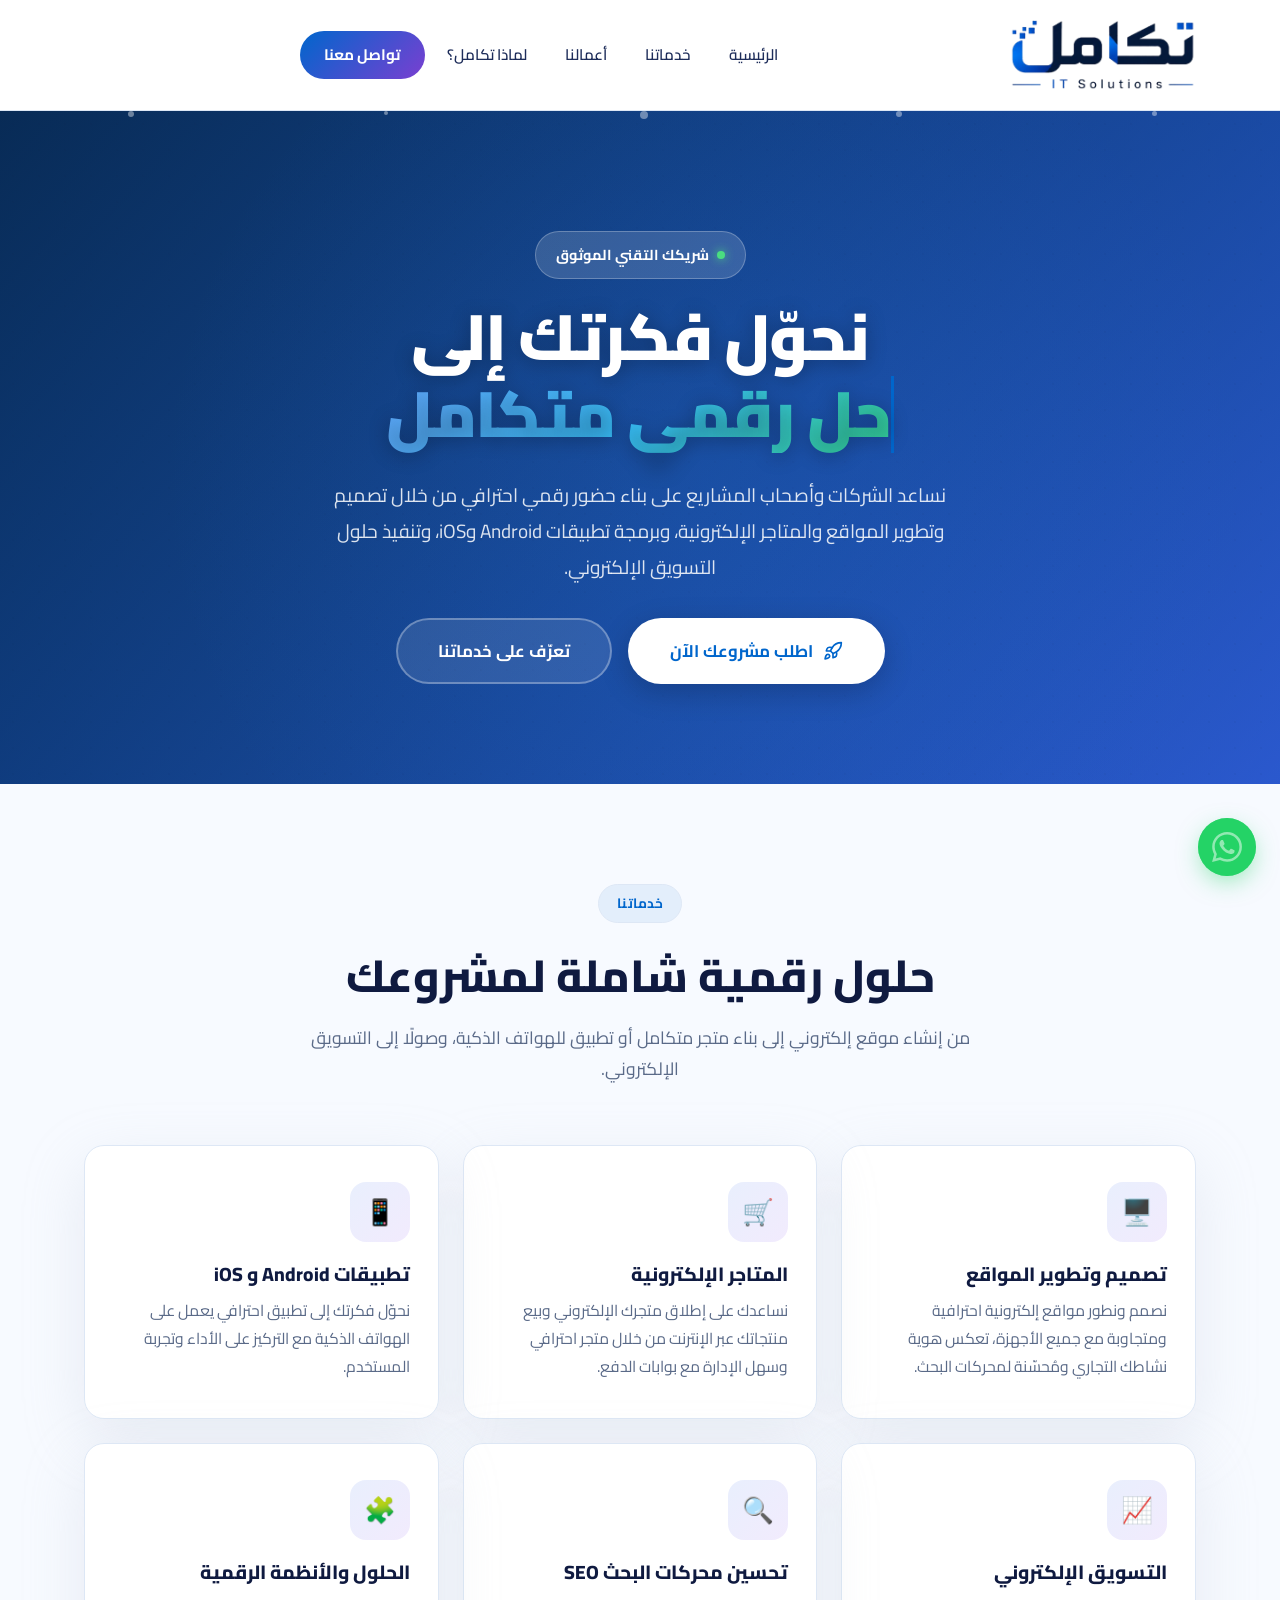
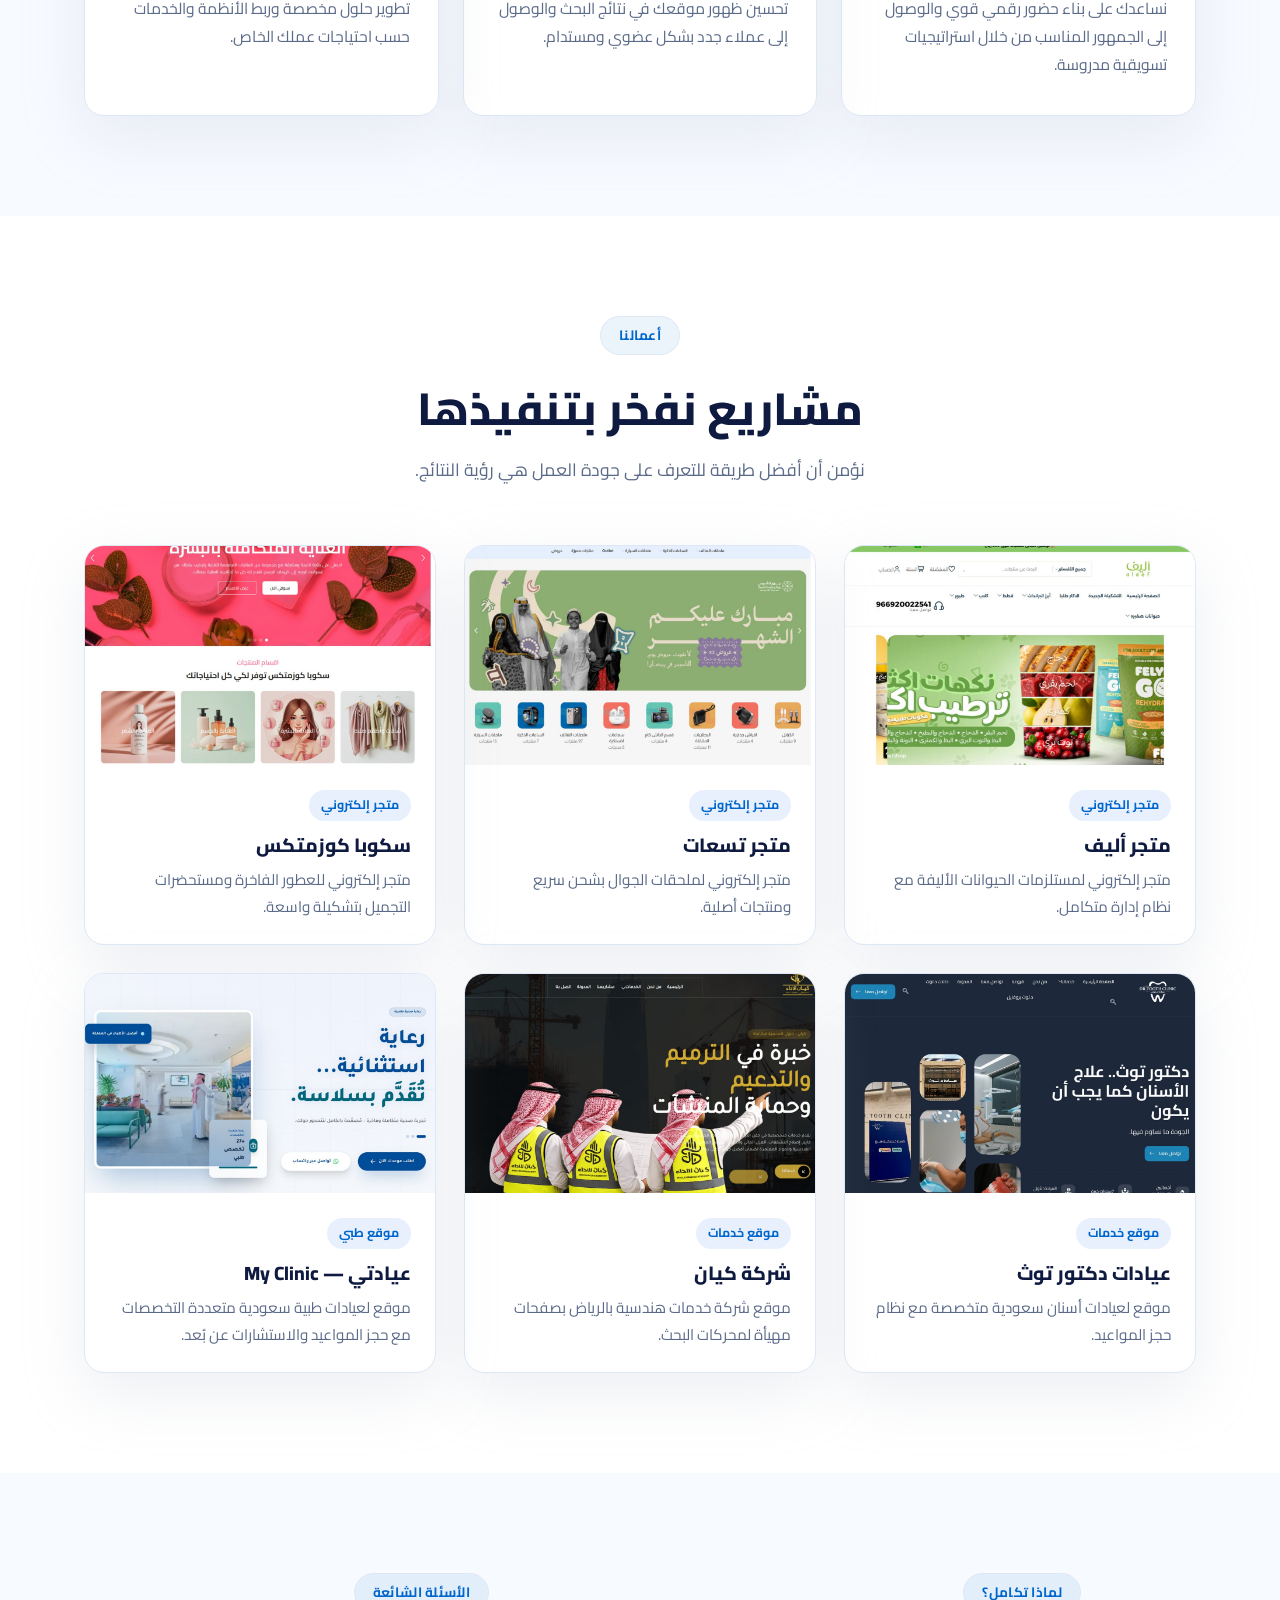
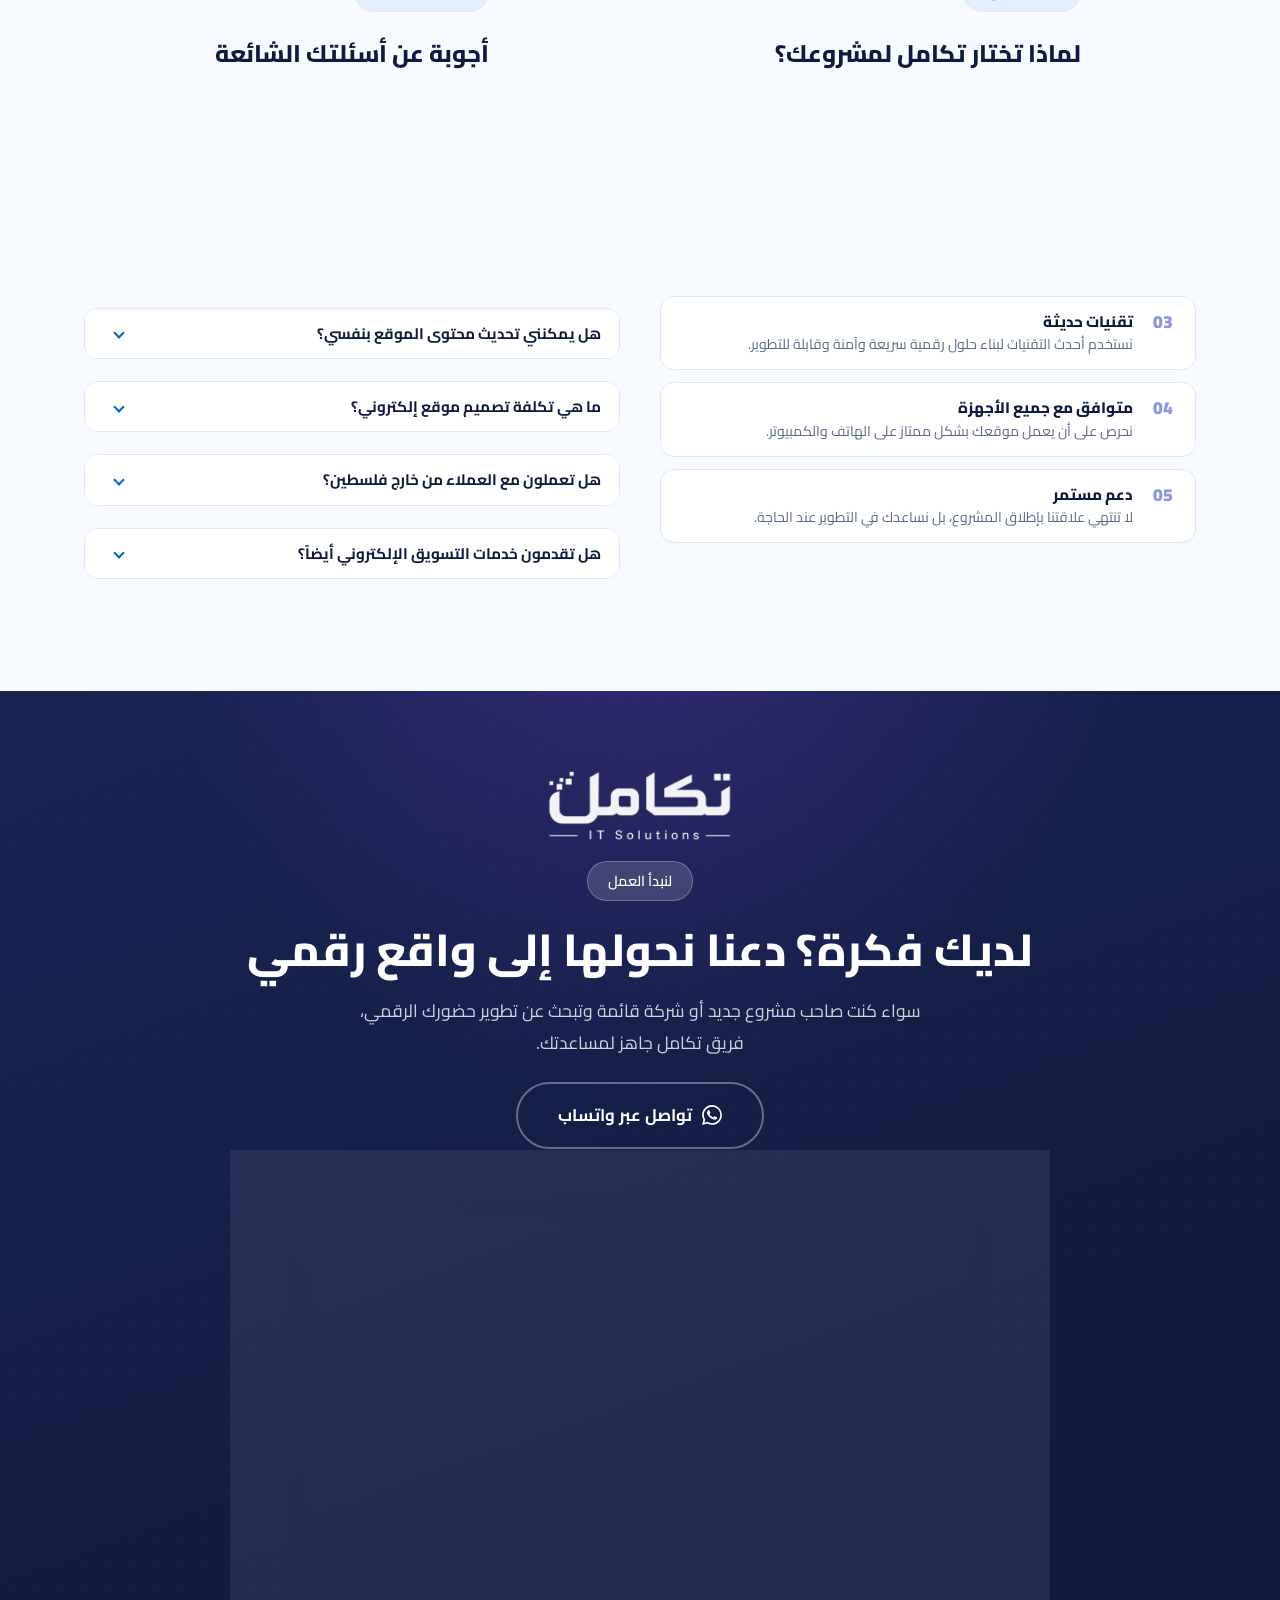
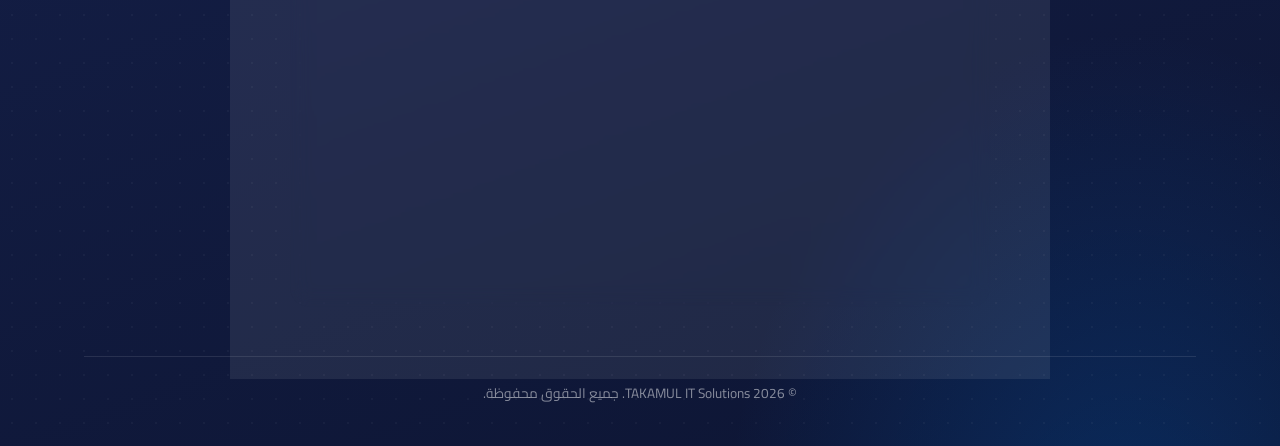
==== commit 65d221f8: "تحسين قسم Hero: حذف الإحصائيات،تظليل الخلفية،خط أبيض 🤖 Generated with Codebuff Co-Authored-By: Codeb" ====
--- a/index.html
+++ b/index.html
@@ -64,29 +64,7 @@
 </a>
 <a href="#services" class="btn btn-secondary btn-lg">تعرّف على خدماتنا</a>
 </div>
-<div class="hero-stats">
-<div class="hero-stat-item">
-<div class="hero-stat-icon">🚀</div>
-<div>
-<div class="hero-stat-num text-gradient">+100</div>
-<div class="hero-stat-label">مشروع مُنجز</div>
-</div>
-</div>
-<div class="hero-stat-item">
-<div class="hero-stat-icon">😊</div>
-<div>
-<div class="hero-stat-num text-gradient">+50</div>
-<div class="hero-stat-label">عميل سعيد</div>
-</div>
-</div>
-<div class="hero-stat-item">
-<div class="hero-stat-icon">⭐</div>
-<div>
-<div class="hero-stat-num text-gradient">+5</div>
-<div class="hero-stat-label">سنوات خبرة</div>
-</div>
-</div>
-</div>
+
 </div>
 </section>
 
--- a/styles.css
+++ b/styles.css
@@ -190,8 +190,7 @@
 }
 .hero-bg::before {
   content: ""; position: absolute; inset: 0;
-  background: radial-gradient(45% 45% at 85% 12%, rgba(122, 63, 209, .08), transparent 70%),
-              radial-gradient(40% 40% at 10% 20%, rgba(0, 102, 204, .06), transparent 70%);
+  background: linear-gradient(135deg, rgba(10, 30, 60, .82), rgba(0, 102, 204, .65));
 }
 .hero-bg::after {
   content: ""; position: absolute; inset: 0;
@@ -208,8 +207,8 @@
 }
 .hero-badge {
   display: inline-flex; align-items: center; gap: 8px;
-  background: rgba(0, 102, 204, .1); border: 1px solid rgba(0, 102, 204, .25);
-  color: #0066cc; font-weight: 700; font-size: .9rem;
+  background: rgba(255, 255, 255, .12); border: 1px solid rgba(255, 255, 255, .25);
+  color: #fff; font-weight: 700; font-size: .9rem;
   padding: 10px 20px; border-radius: 999px; margin-bottom: 24px;
   animation: fadeInDown .8s ease-out;
 }
@@ -229,13 +228,13 @@
 .hero h1 {
   font-size: clamp(2.4rem, 6vw, 4rem);
   margin-bottom: 24px; letter-spacing: -.02em;
-  color: var(--text);
-  text-shadow: none;
+  color: #fff;
+  text-shadow: 0 2px 20px rgba(0,0,0,.3);
   line-height: 1.2;
   font-weight: 900;
 }
 .hero-lead {
-  font-size: 1.2rem; color: var(--muted);
+  font-size: 1.2rem; color: rgba(255,255,255,.85);
   margin-bottom: 36px; max-width: 580px;
   line-height: 1.9;
   animation: fadeInUp .8s ease-out .2s both;
@@ -296,7 +295,7 @@
 .particle {
   position: absolute;
   width: 6px; height: 6px;
-  background: rgba(0, 102, 204, .3);
+  background: rgba(255, 255, 255, .4);
   border-radius: 50%;
   animation: float-particle 15s infinite linear;
 }
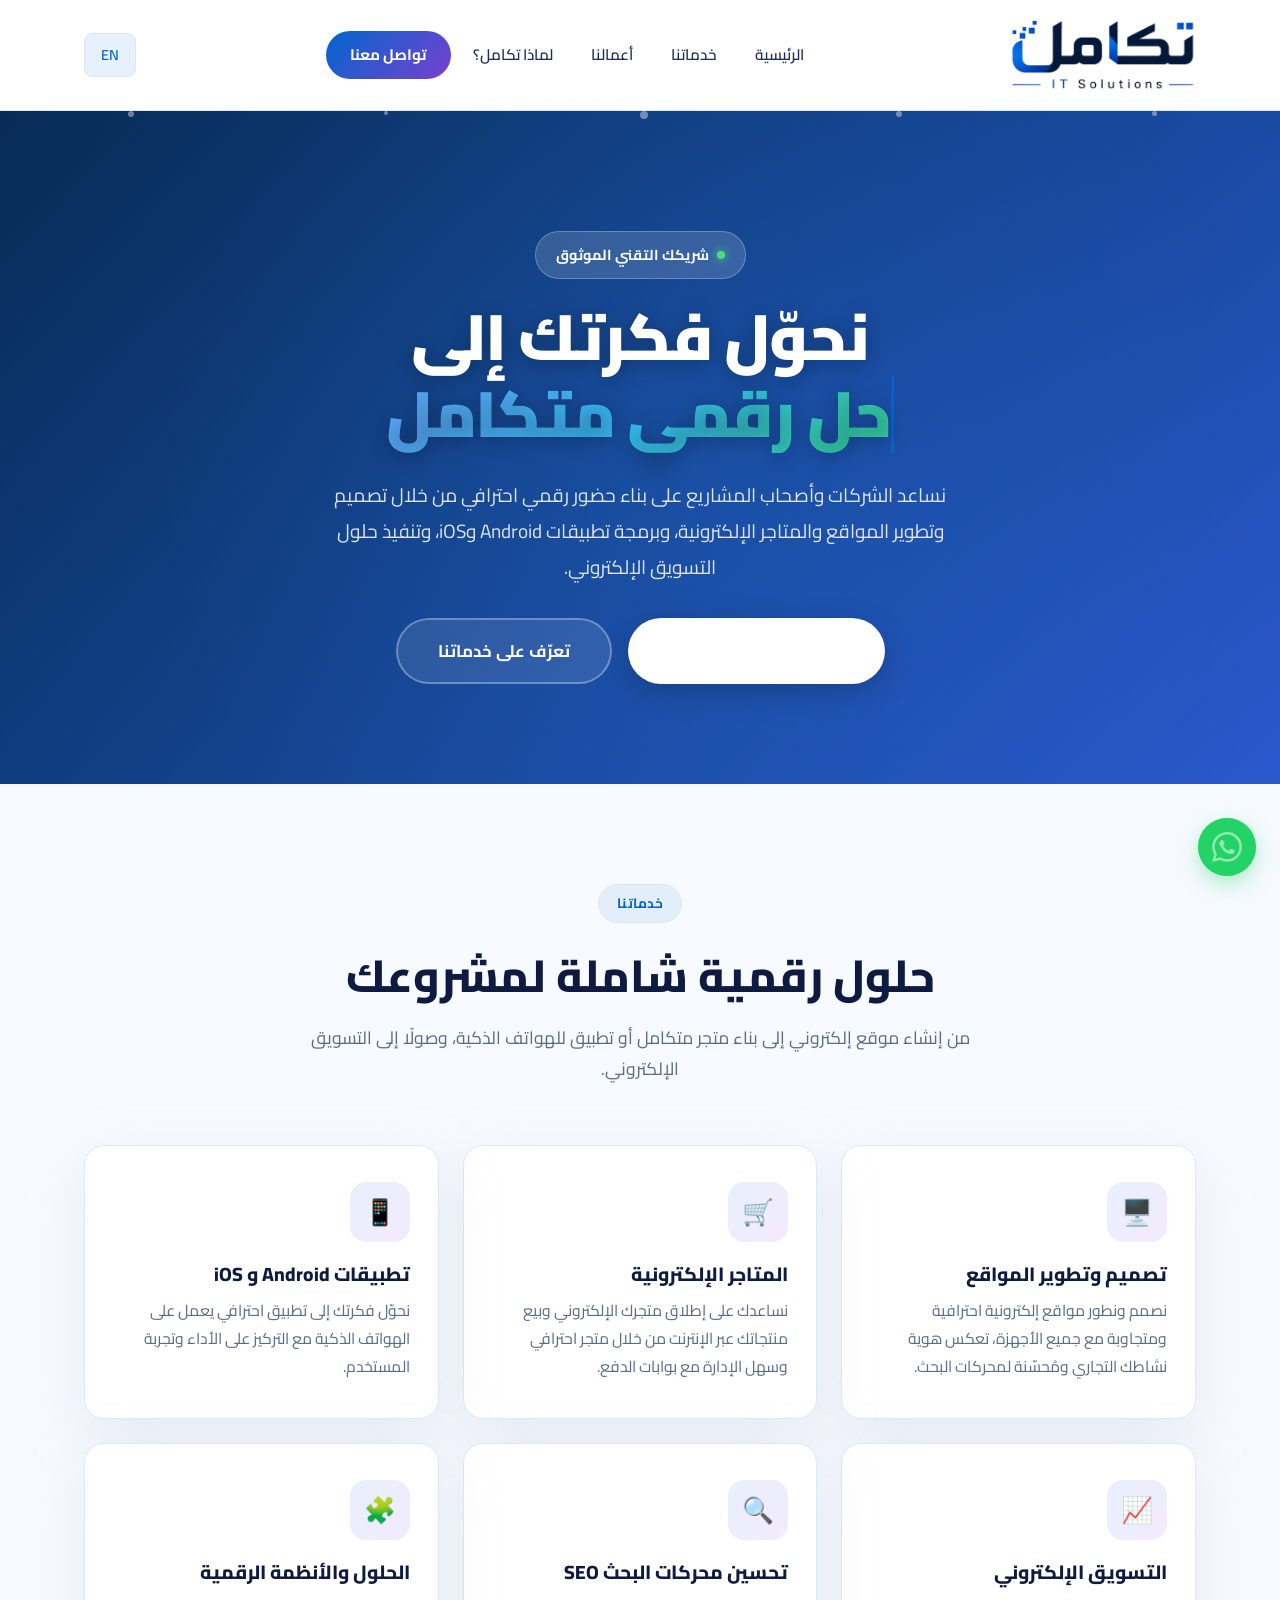
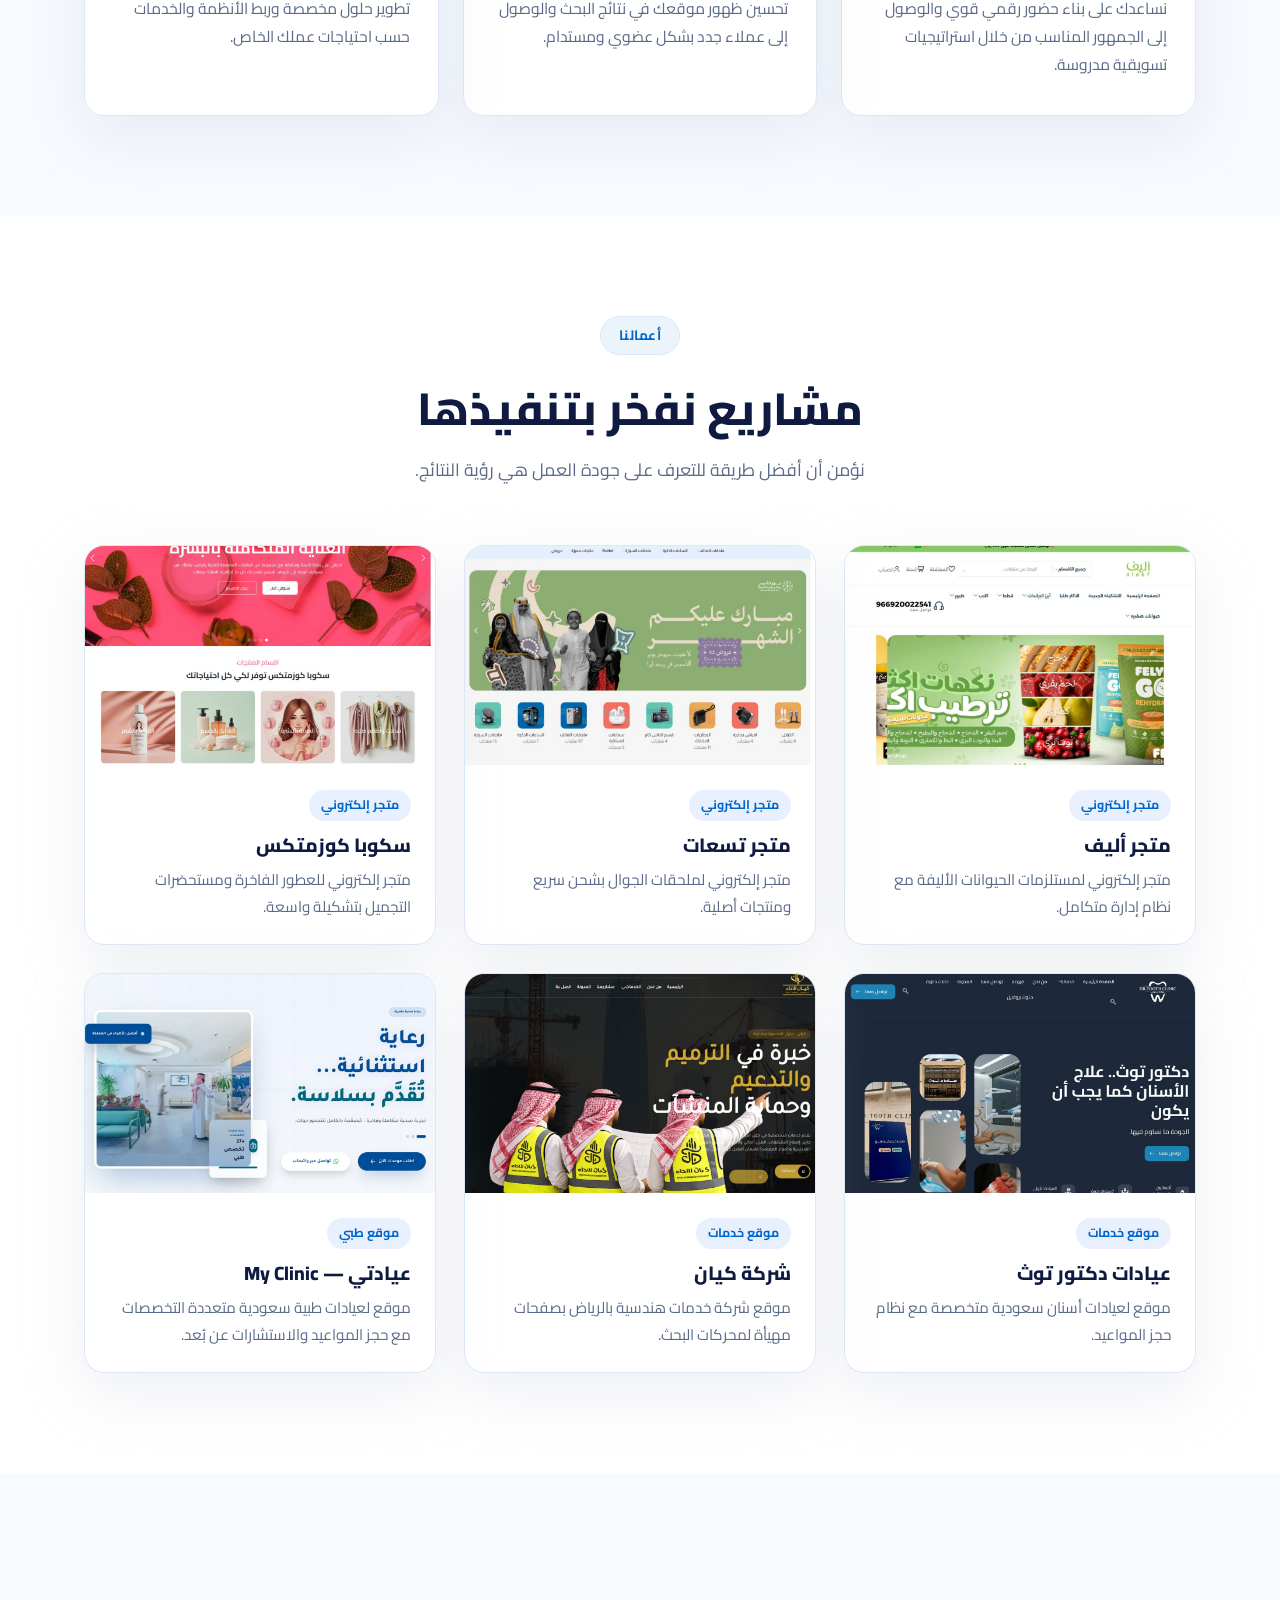
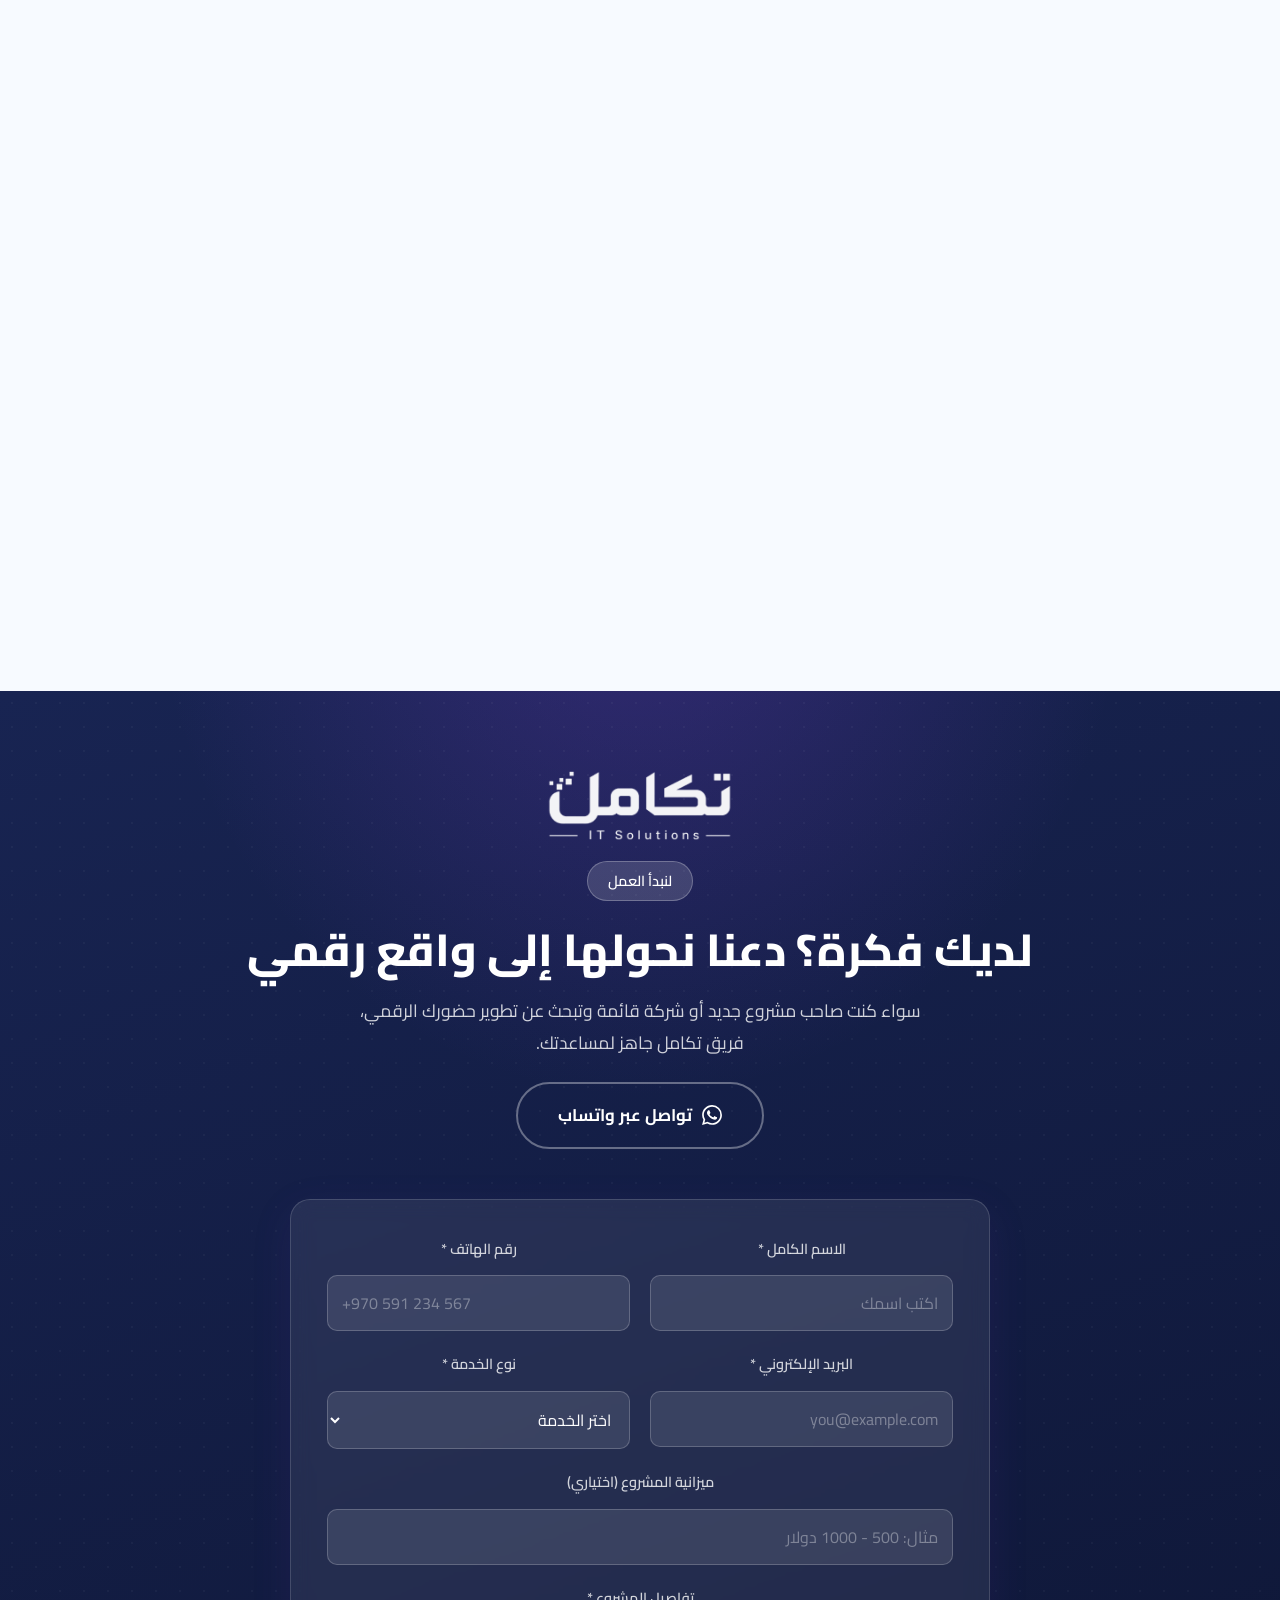
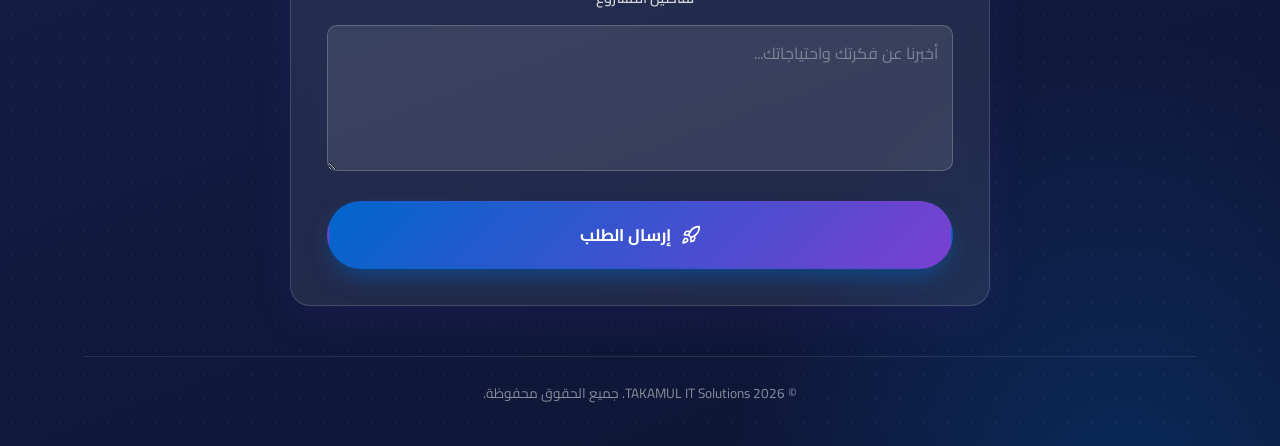
==== commit 07f12944: "إضافة نسخة إنجليزية للموقع مع زر تبديل اللغة 🤖 Generated with Codebuff Co-Authored-By: Codebuff <nor" ====
--- a/index.html
+++ b/index.html
@@ -36,6 +36,7 @@
 <a href="#contact" class="nav-cta">تواصل معنا</a>
 </nav>
 <div class="header-actions">
+<a href="index-en.html" class="lang-switch" title="English">EN</a>
 <button class="nav-toggle" id="navToggle" aria-label="القائمة" aria-expanded="false">
 <span></span><span></span><span></span>
 </button>
--- a/styles.css
+++ b/styles.css
@@ -92,12 +92,13 @@
 .btn:hover { transform: translateY(-2px); }
 .btn svg { width: 20px; height: 20px; flex: none; }
 .btn-primary {
-  background: var(--grad); color: #fff;
+  background: var(--grad); color: #fff !important;
   box-shadow: 0 12px 26px -8px rgba(0, 102, 204, .6);
 }
 .btn-primary:hover {
   box-shadow: 0 18px 34px -10px rgba(122, 63, 209, .6);
-  color: #fff;
+  color: #fff !important;
+  background: var(--grad);
 }
 .btn-secondary {
   background: var(--bg); color: var(--primary);
@@ -113,7 +114,7 @@
   background: transparent; color: #fff;
   border-color: rgba(255,255,255,.4);
 }
-.btn-outline-white:hover { background: #fff; color: var(--primary); border-color: #fff; }
+.btn-outline-white:hover { background: rgba(255,255,255,.2); color: #fff; border-color: #fff; }
 .btn-lg { padding: 16px 40px; font-size: 1.05rem; }
 .btn-sm { padding: 10px 24px; font-size: .92rem; }
 .btn-block { width: 100%; }
@@ -177,6 +178,27 @@
 .nav-toggle span {
   width: 24px; height: 2px; background: var(--text);
   border-radius: 2px; transition: .3s;
+}
+
+/* Language Switch */
+.lang-switch {
+  display: inline-flex;
+  align-items: center;
+  justify-content: center;
+  padding: 8px 16px;
+  border-radius: 8px;
+  font-weight: 600;
+  font-size: .9rem;
+  color: var(--primary);
+  background: var(--primary-light);
+  border: 1px solid var(--border);
+  transition: all .2s;
+  text-decoration: none;
+}
+.lang-switch:hover {
+  background: var(--primary);
+  color: #fff;
+  border-color: var(--primary);
 }
 
 /* ===== Hero ===== */
@@ -1349,6 +1371,7 @@
 .hero .btn-primary:hover {
   transform: translateY(-3px) scale(1.02);
   box-shadow: 0 12px 40px rgba(0,0,0,.3);
+  color: #fff !important;
 }
 .hero .btn-secondary {
   background: rgba(255,255,255,.1);
@@ -1359,6 +1382,7 @@
 .hero .btn-secondary:hover {
   background: rgba(255,255,255,.2);
   border-color: rgba(255,255,255,.5);
+  color: #fff;
 }
 
 /* Scroll Reveal Animation */
@@ -1805,9 +1829,9 @@
   border-color: rgba(255,255,255,.35);
 }
 .site-contact .btn-outline-white:hover {
-  background: #fff;
-  color: var(--text);
-  border-color: #fff;
+  background: rgba(255,255,255,.15);
+  color: #fff;
+  border-color: rgba(255,255,255,.6);
 }
 
 /* Form Card in Dark Section */
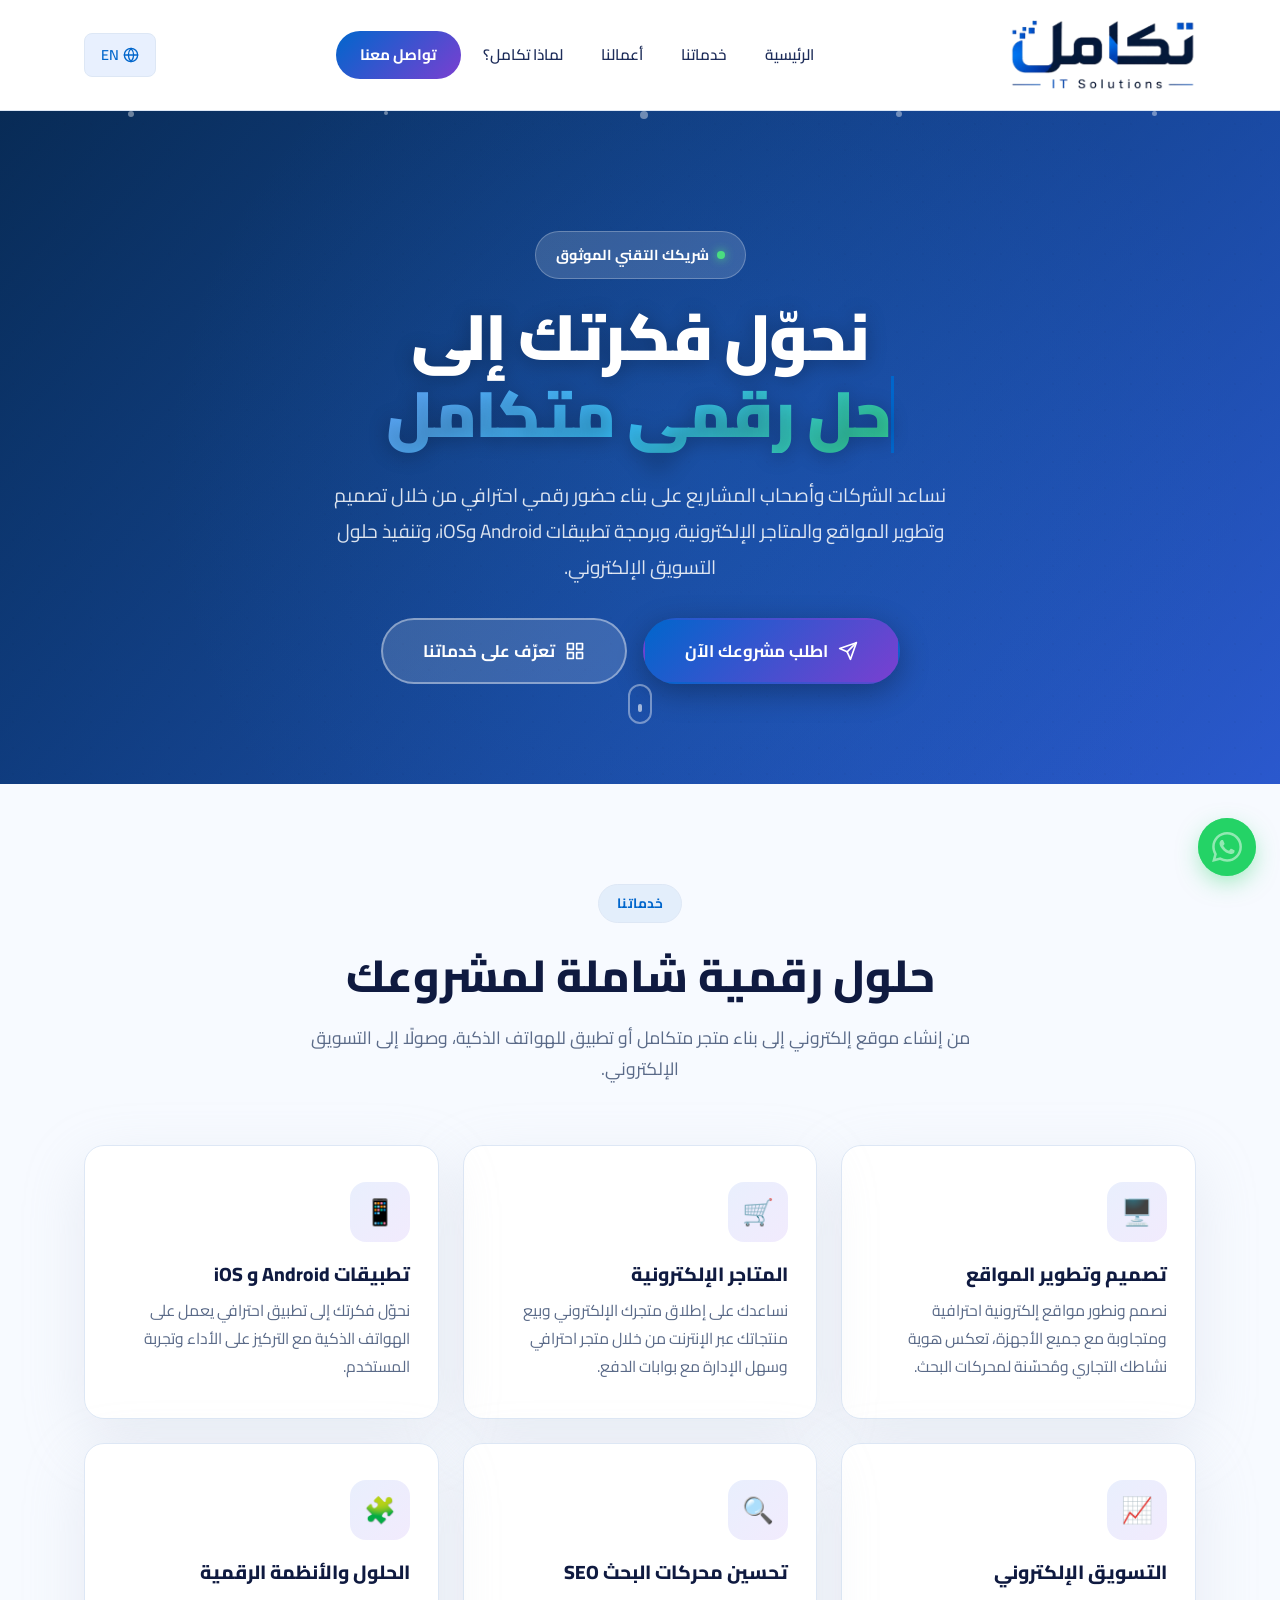
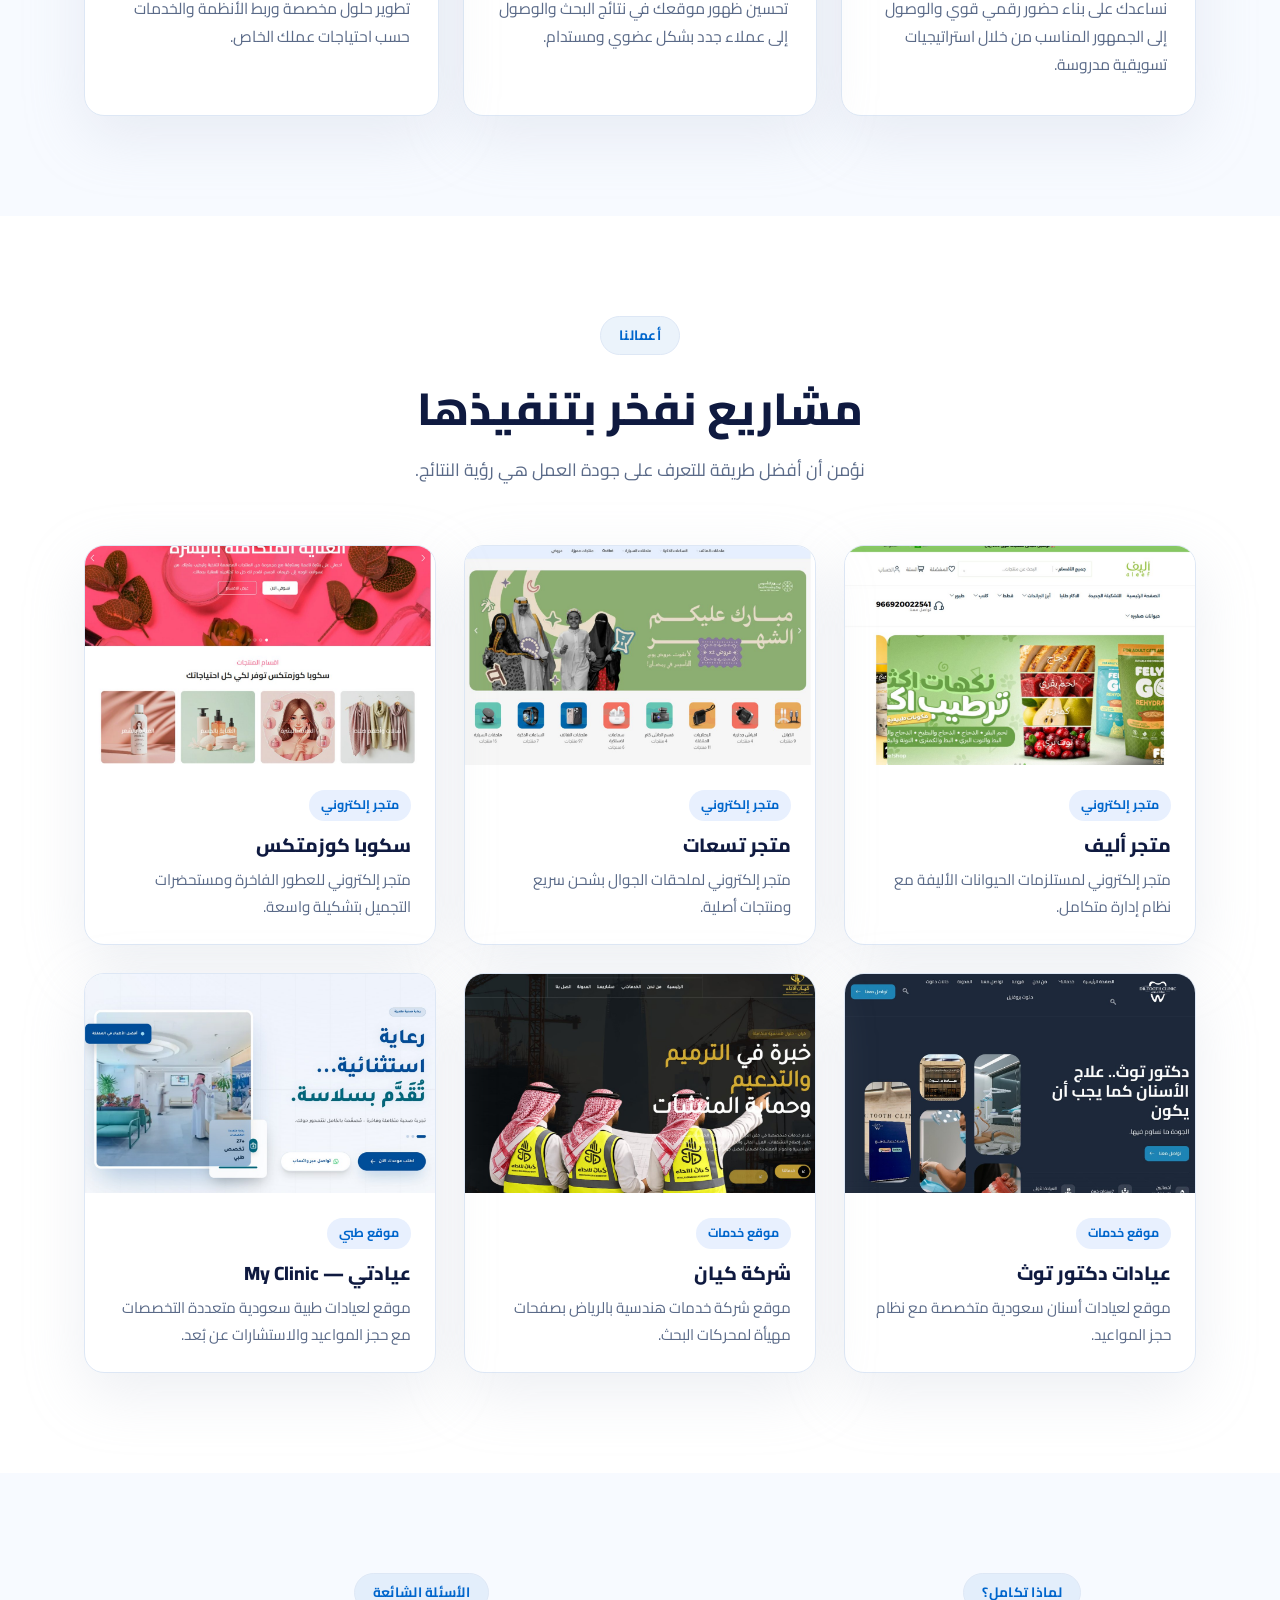
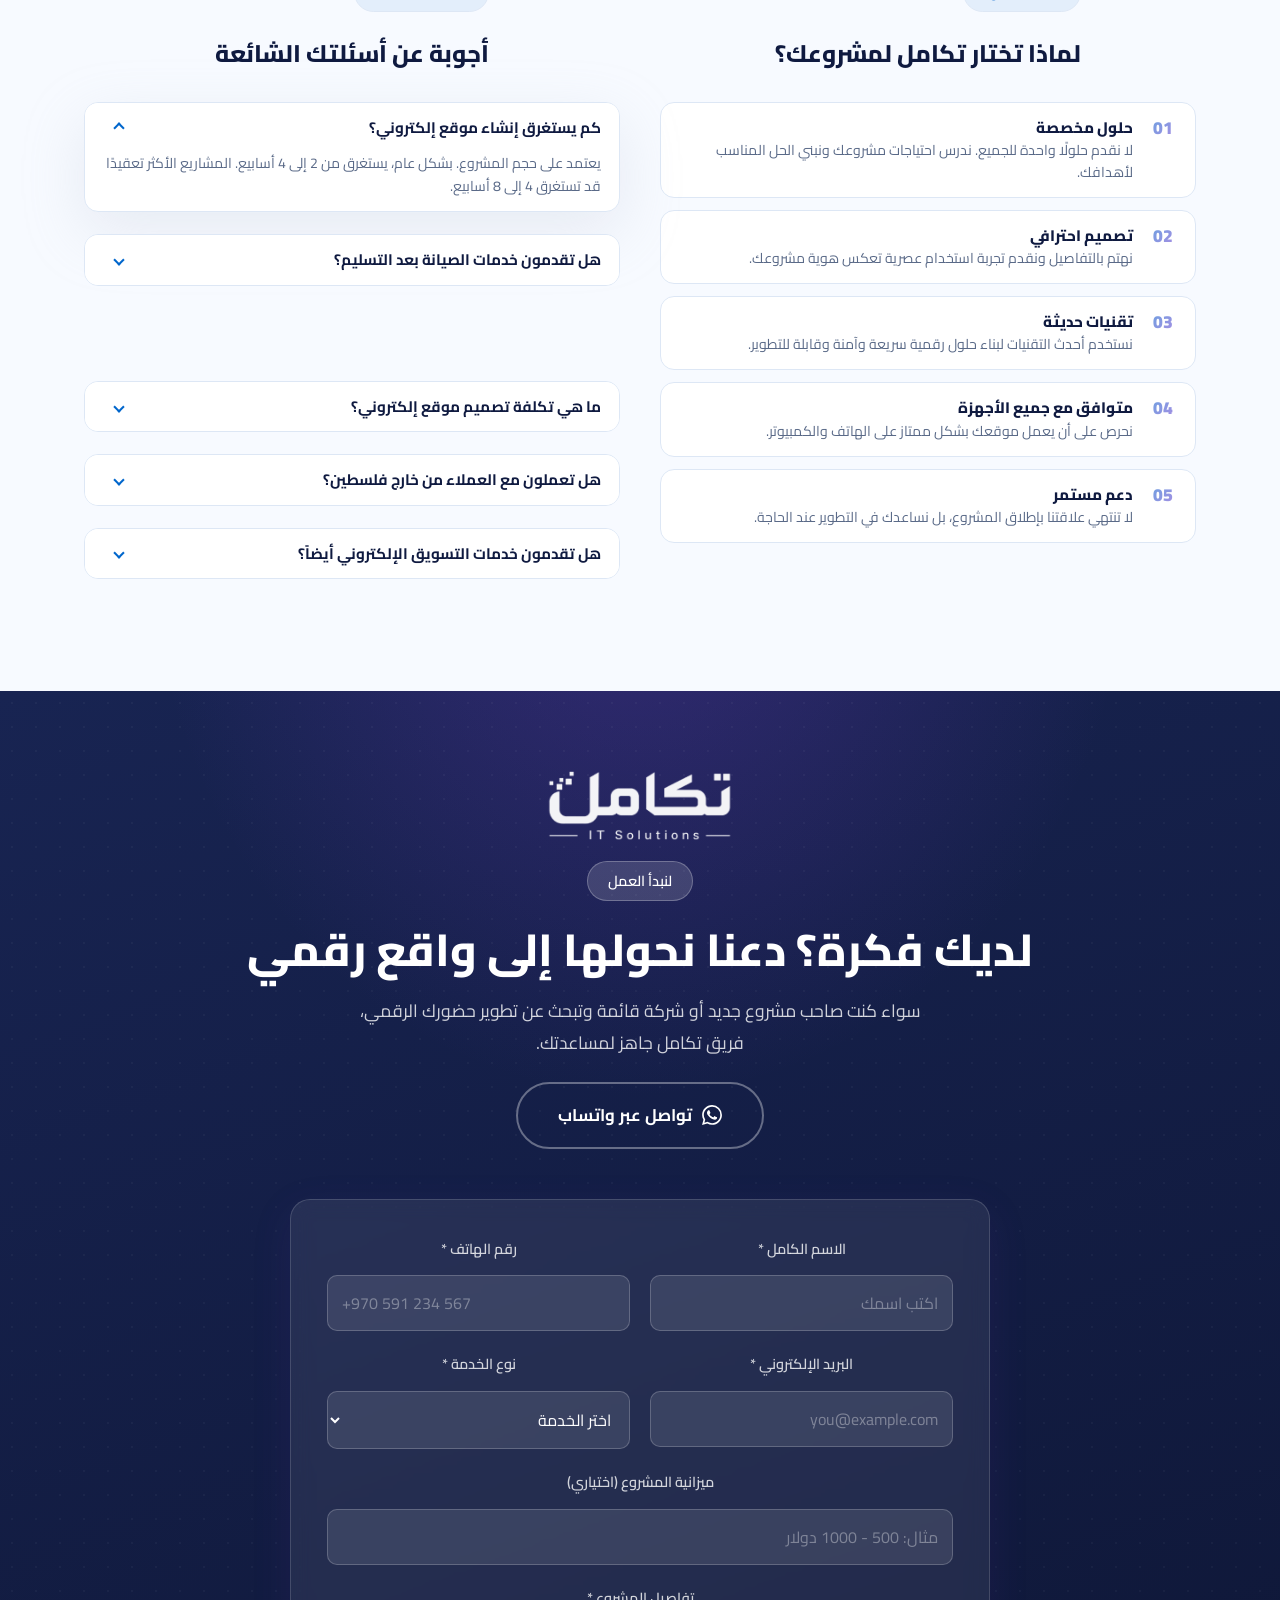
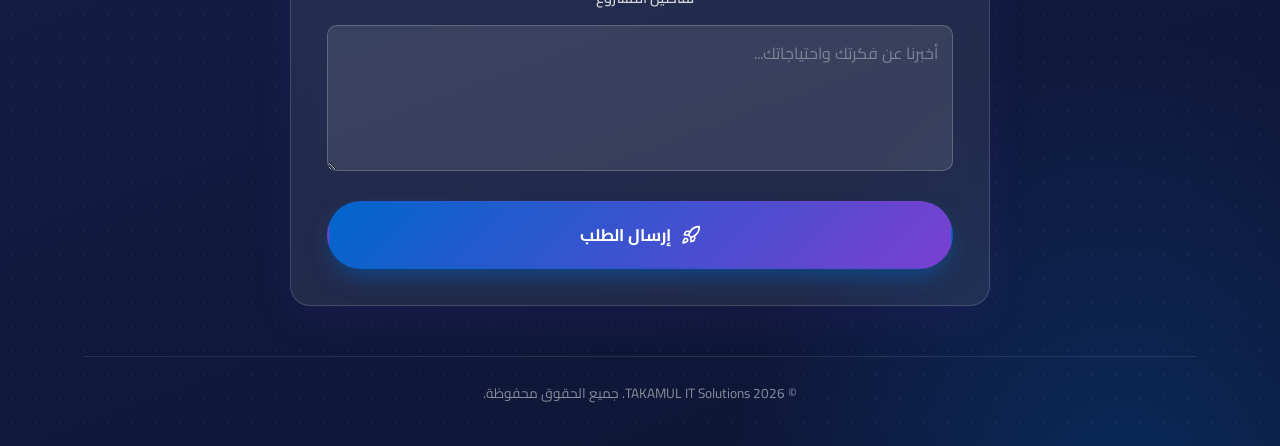
==== commit e809a3a7: "إضافة أيقونات للأزرار وزر اللغة + إصلاح فورم الاتصال 🤖 Generated with Codebuff Co-Authored-By: Codeb" ====
--- a/index.html
+++ b/index.html
@@ -36,7 +36,7 @@
 <a href="#contact" class="nav-cta">تواصل معنا</a>
 </nav>
 <div class="header-actions">
-<a href="index-en.html" class="lang-switch" title="English">EN</a>
+<a href="index-en.html" class="lang-switch" title="English"><svg viewBox="0 0 24 24" fill="none" stroke="currentColor" stroke-width="2" stroke-linecap="round" stroke-linejoin="round" width="16" height="16"><circle cx="12" cy="12" r="10"/><path d="M2 12h20"/><path d="M12 2a15.3 15.3 0 0 1 4 10 15.3 15.3 0 0 1-4 10 15.3 15.3 0 0 1-4-10 15.3 15.3 0 0 1 4-10z"/></svg> EN</a>
 <button class="nav-toggle" id="navToggle" aria-label="القائمة" aria-expanded="false">
 <span></span><span></span><span></span>
 </button>
@@ -60,10 +60,13 @@
 <p class="hero-lead">نساعد الشركات وأصحاب المشاريع على بناء حضور رقمي احترافي من خلال تصميم وتطوير المواقع والمتاجر الإلكترونية، وبرمجة تطبيقات Android وiOS، وتنفيذ حلول التسويق الإلكتروني.</p>
 <div class="hero-actions">
 <a href="#contact" class="btn btn-primary btn-lg btn-glow">
-<svg viewBox="0 0 24 24" fill="none" stroke="currentColor" stroke-width="2" stroke-linecap="round" stroke-linejoin="round"><path d="M4.5 16.5c-1.5 1.26-2 5-2 5s3.74-.5 5-2c.71-.84.7-2.13-.09-2.91a2.18 2.18 0 0 0-2.91-.09z"/><path d="m12 15-3-3a22 22 0 0 1 2-3.95A12.88 12.88 0 0 1 22 2c0 2.72-.78 7.5-6 11a22.35 22.35 0 0 1-4 2z"/><path d="M9 12H4s.55-3.03 2-4c1.62-1.08 5 0 5 0"/><path d="M12 15v5s3.03-.55 4-2c1.08-1.62 0-5 0-5"/></svg>
+<svg viewBox="0 0 24 24" fill="none" stroke="currentColor" stroke-width="2" stroke-linecap="round" stroke-linejoin="round"><path d="M22 2L11 13"/><path d="M22 2L15 22L11 13L2 9L22 2Z"/></svg>
 اطلب مشروعك الآن
 </a>
-<a href="#services" class="btn btn-secondary btn-lg">تعرّف على خدماتنا</a>
+<a href="#services" class="btn btn-secondary btn-lg">
+<svg viewBox="0 0 24 24" fill="none" stroke="currentColor" stroke-width="2" stroke-linecap="round" stroke-linejoin="round"><rect x="3" y="3" width="7" height="7"/><rect x="14" y="3" width="7" height="7"/><rect x="3" y="14" width="7" height="7"/><rect x="14" y="14" width="7" height="7"/></svg>
+تعرّف على خدماتنا
+</a>
 </div>
 
 </div>
--- a/styles.css
+++ b/styles.css
@@ -1363,26 +1363,28 @@
 
 /* Hero Button Enhanced */
 .hero .btn-primary {
-  background: #fff;
-  color: var(--primary);
-  box-shadow: 0 8px 30px rgba(0,0,0,.2);
+  background: var(--grad);
+  color: #fff !important;
+  box-shadow: 0 8px 30px rgba(0,0,0,.3);
   animation: pulse-glow 2s ease infinite;
 }
 .hero .btn-primary:hover {
   transform: translateY(-3px) scale(1.02);
-  box-shadow: 0 12px 40px rgba(0,0,0,.3);
+  box-shadow: 0 12px 40px rgba(0,0,0,.4), 0 0 40px rgba(0,102,204,.3);
+  background: var(--grad);
   color: #fff !important;
 }
 .hero .btn-secondary {
-  background: rgba(255,255,255,.1);
-  color: #fff;
-  border-color: rgba(255,255,255,.3);
+  background: rgba(255,255,255,.15);
+  color: #fff !important;
+  border: 2px solid rgba(255,255,255,.4);
   backdrop-filter: blur(10px);
 }
 .hero .btn-secondary:hover {
-  background: rgba(255,255,255,.2);
-  border-color: rgba(255,255,255,.5);
-  color: #fff;
+  background: rgba(255,255,255,.25);
+  border-color: rgba(255,255,255,.7);
+  color: #fff !important;
+  transform: translateY(-3px);
 }
 
 /* Scroll Reveal Animation */
@@ -1909,3 +1911,259 @@
     align-items: center;
   }
 }
+
+/* ===== Enhanced Animations ===== */
+
+/* Hero Badge Glow Pulse */
+.hero-badge {
+  animation: fadeInDown .8s ease-out, badge-glow 3s ease-in-out infinite;
+}
+@keyframes badge-glow {
+  0%, 100% { box-shadow: 0 0 0 0 rgba(255,255,255,0); }
+  50% { box-shadow: 0 0 20px 4px rgba(255,255,255,.15); }
+}
+
+/* Hero h1 stagger animation */
+.hero-center h1 {
+  animation: heroTitleReveal 1s ease-out .2s both;
+}
+@keyframes heroTitleReveal {
+  from { opacity: 0; transform: translateY(30px); }
+  to { opacity: 1; transform: translateY(0); }
+}
+
+/* Hero paragraph slide */
+.hero-lead {
+  animation: slideUpFade .8s ease-out .5s both;
+}
+@keyframes slideUpFade {
+  from { opacity: 0; transform: translateY(20px); }
+  to { opacity: 1; transform: translateY(0); }
+}
+
+/* Hero buttons entrance */
+.hero-actions {
+  animation: slideUpFade .8s ease-out .7s both;
+}
+
+/* Button pulse glow */
+@keyframes pulse-glow {
+  0%, 100% { box-shadow: 0 8px 30px rgba(0,0,0,.2); }
+  50% { box-shadow: 0 8px 40px rgba(0,102,204,.4), 0 0 60px rgba(0,102,204,.15); }
+}
+
+/* Button ripple effect */
+.btn-secondary::after, .btn-outline-white::after {
+  content: '';
+  position: absolute;
+  width: 0; height: 0;
+  border-radius: 50%;
+  background: rgba(0,0,0,.08);
+  transform: translate(-50%, -50%);
+  transition: width .6s, height .6s;
+  top: 50%; left: 50%;
+}
+.btn-secondary:active::after, .btn-outline-white:active::after {
+  width: 300px; height: 300px;
+}
+
+/* Feature card entrance stagger */
+.feature-card {
+  opacity: 0;
+  transform: translateY(30px);
+}
+.feature-card.visible {
+  animation: cardReveal .6s ease-out forwards;
+}
+.feature-card:nth-child(1).visible { animation-delay: .1s; }
+.feature-card:nth-child(2).visible { animation-delay: .2s; }
+.feature-card:nth-child(3).visible { animation-delay: .3s; }
+.feature-card:nth-child(4).visible { animation-delay: .4s; }
+.feature-card:nth-child(5).visible { animation-delay: .5s; }
+.feature-card:nth-child(6).visible { animation-delay: .6s; }
+
+@keyframes cardReveal {
+  from { opacity: 0; transform: translateY(30px); }
+  to { opacity: 1; transform: translateY(0); }
+}
+
+/* Feature card icon bounce */
+.feature-card:hover .feature-card-icon {
+  animation: iconBounce .5s ease;
+}
+@keyframes iconBounce {
+  0%, 100% { transform: scale(1); }
+  40% { transform: scale(1.15); }
+  60% { transform: scale(0.95); }
+}
+
+/* Work card stagger */
+.work-card {
+  opacity: 0;
+  transform: translateY(30px);
+}
+.work-card.visible {
+  animation: cardReveal .6s ease-out forwards;
+}
+.work-card:nth-child(1).visible { animation-delay: .1s; }
+.work-card:nth-child(2).visible { animation-delay: .2s; }
+.work-card:nth-child(3).visible { animation-delay: .3s; }
+.work-card:nth-child(4).visible { animation-delay: .4s; }
+.work-card:nth-child(5).visible { animation-delay: .5s; }
+.work-card:nth-child(6).visible { animation-delay: .6s; }
+
+/* Work card image zoom on hover */
+.work-card:hover .work-thumb img {
+  transform: scale(1.08);
+}
+
+/* Work card tag shine */
+.work-card:hover .work-tag {
+  animation: tagShine .5s ease;
+}
+@keyframes tagShine {
+  0% { background-position: -100% 0; }
+  100% { background-position: 200% 0; }
+}
+
+/* Why item entrance */
+.why-item {
+  opacity: 0;
+  transform: translateX(30px);
+}
+.why-item.visible {
+  animation: slideFromRight .5s ease-out forwards;
+}
+.why-item:nth-child(1).visible { animation-delay: .1s; }
+.why-item:nth-child(2).visible { animation-delay: .2s; }
+.why-item:nth-child(3).visible { animation-delay: .3s; }
+.why-item:nth-child(4).visible { animation-delay: .4s; }
+.why-item:nth-child(5).visible { animation-delay: .5s; }
+
+@keyframes slideFromRight {
+  from { opacity: 0; transform: translateX(30px); }
+  to { opacity: 1; transform: translateX(0); }
+}
+
+/* FAQ item entrance */
+.faq-item {
+  opacity: 0;
+  transform: translateY(20px);
+}
+.faq-item.visible {
+  animation: slideUpFade .5s ease-out forwards;
+}
+.faq-item:nth-child(1).visible { animation-delay: .1s; }
+.faq-item:nth-child(2).visible { animation-delay: .2s; }
+.faq-item:nth-child(3).visible { animation-delay: .3s; }
+.faq-item:nth-child(4).visible { animation-delay: .4s; }
+.faq-item:nth-child(5).visible { animation-delay: .5s; }
+.faq-item:nth-child(6).visible { animation-delay: .6s; }
+
+/* Section header entrance */
+.section-head {
+  opacity: 0;
+  transform: translateY(20px);
+}
+.section-head.visible {
+  animation: slideUpFade .6s ease-out forwards;
+}
+
+/* Contact form entrance */
+.site-contact .form-card.reveal.visible {
+  animation: slideUpFade .5s ease-out forwards;
+}
+
+/* Split column entrance */
+.split-col {
+  opacity: 0;
+  transform: translateY(30px);
+}
+.split-col.visible {
+  animation: slideUpFade .7s ease-out forwards;
+}
+.split-col:nth-child(1).visible { animation-delay: .1s; }
+.split-col:nth-child(2).visible { animation-delay: .3s; }
+
+/* WhatsApp FAB bounce */
+.wa-fab {
+  animation: fabEntry .8s ease-out 1s both;
+}
+@keyframes fabEntry {
+  0% { opacity: 0; transform: scale(0) rotate(-180deg); }
+  60% { transform: scale(1.2) rotate(10deg); }
+  100% { opacity: 1; transform: scale(1) rotate(0); }
+}
+
+/* Particle float variation */
+.particle:nth-child(1) { animation: floatUp1 12s ease-in-out infinite; }
+.particle:nth-child(2) { animation: floatUp2 16s ease-in-out infinite; }
+.particle:nth-child(3) { animation: floatUp1 14s ease-in-out infinite 2s; }
+.particle:nth-child(4) { animation: floatUp2 18s ease-in-out infinite 4s; }
+.particle:nth-child(5) { animation: floatUp1 20s ease-in-out infinite 6s; }
+
+@keyframes floatUp1 {
+  0% { transform: translateY(100vh) translateX(0) scale(0); opacity: 0; }
+  10% { opacity: .8; transform: translateY(80vh) translateX(20px) scale(1); }
+  50% { opacity: .6; transform: translateY(40vh) translateX(-20px) scale(.8); }
+  90% { opacity: .4; transform: translateY(5vh) translateX(10px) scale(.6); }
+  100% { transform: translateY(-5vh) translateX(0) scale(0); opacity: 0; }
+}
+@keyframes floatUp2 {
+  0% { transform: translateY(100vh) translateX(0) scale(0); opacity: 0; }
+  10% { opacity: .7; transform: translateY(85vh) translateX(-15px) scale(1); }
+  50% { opacity: .5; transform: translateY(50vh) translateX(25px) scale(.9); }
+  90% { opacity: .3; transform: translateY(10vh) translateX(-10px) scale(.5); }
+  100% { transform: translateY(-10vh) translateX(0) scale(0); opacity: 0; }
+}
+
+/* Hero background subtle zoom */
+.hero-bg {
+  animation: bgZoom 20s ease-in-out infinite alternate;
+}
+@keyframes bgZoom {
+  from { transform: scale(1); }
+  to { transform: scale(1.05); }
+}
+
+/* Smooth scroll indicator */
+.hero-center::after {
+  content: '';
+  position: absolute;
+  bottom: -40px;
+  left: 50%;
+  transform: translateX(-50%);
+  width: 24px; height: 40px;
+  border: 2px solid rgba(255,255,255,.4);
+  border-radius: 12px;
+  animation: scrollBounce 2s ease-in-out infinite;
+}
+.hero-center::before {
+  content: '';
+  position: absolute;
+  bottom: -28px;
+  left: 50%;
+  transform: translateX(-50%);
+  width: 4px; height: 8px;
+  background: rgba(255,255,255,.6);
+  border-radius: 2px;
+  animation: scrollDot 2s ease-in-out infinite;
+}
+@keyframes scrollBounce {
+  0%, 100% { opacity: .5; transform: translateX(-50%) translateY(0); }
+  50% { opacity: 1; transform: translateX(-50%) translateY(6px); }
+}
+@keyframes scrollDot {
+  0%, 100% { opacity: 0; transform: translateX(-50%) translateY(0); }
+  50% { opacity: 1; transform: translateX(-50%) translateY(10px); }
+}
+
+
+/* Lang switch icon alignment */
+.lang-switch svg {
+  flex-shrink: 0;
+  margin-inline-end: 4px;
+}
+.hero .btn svg {
+  flex-shrink: 0;
+}
